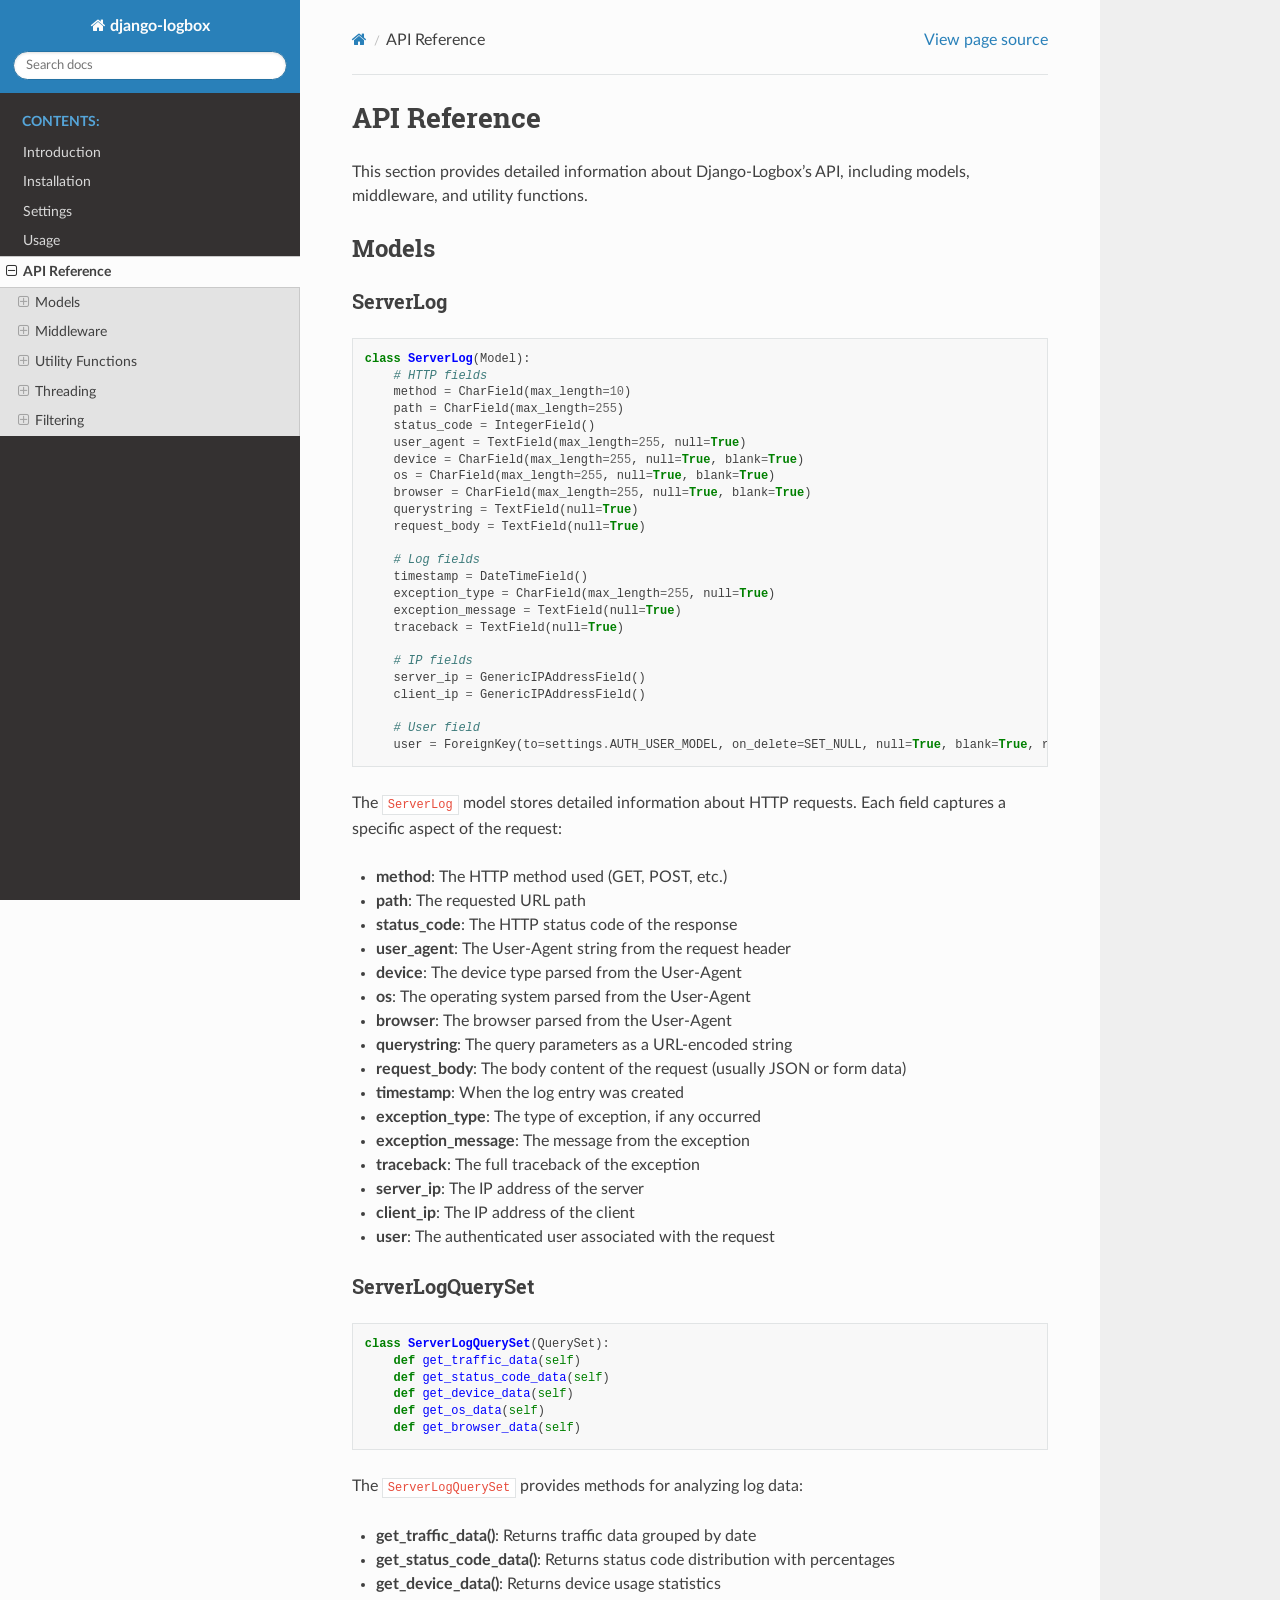
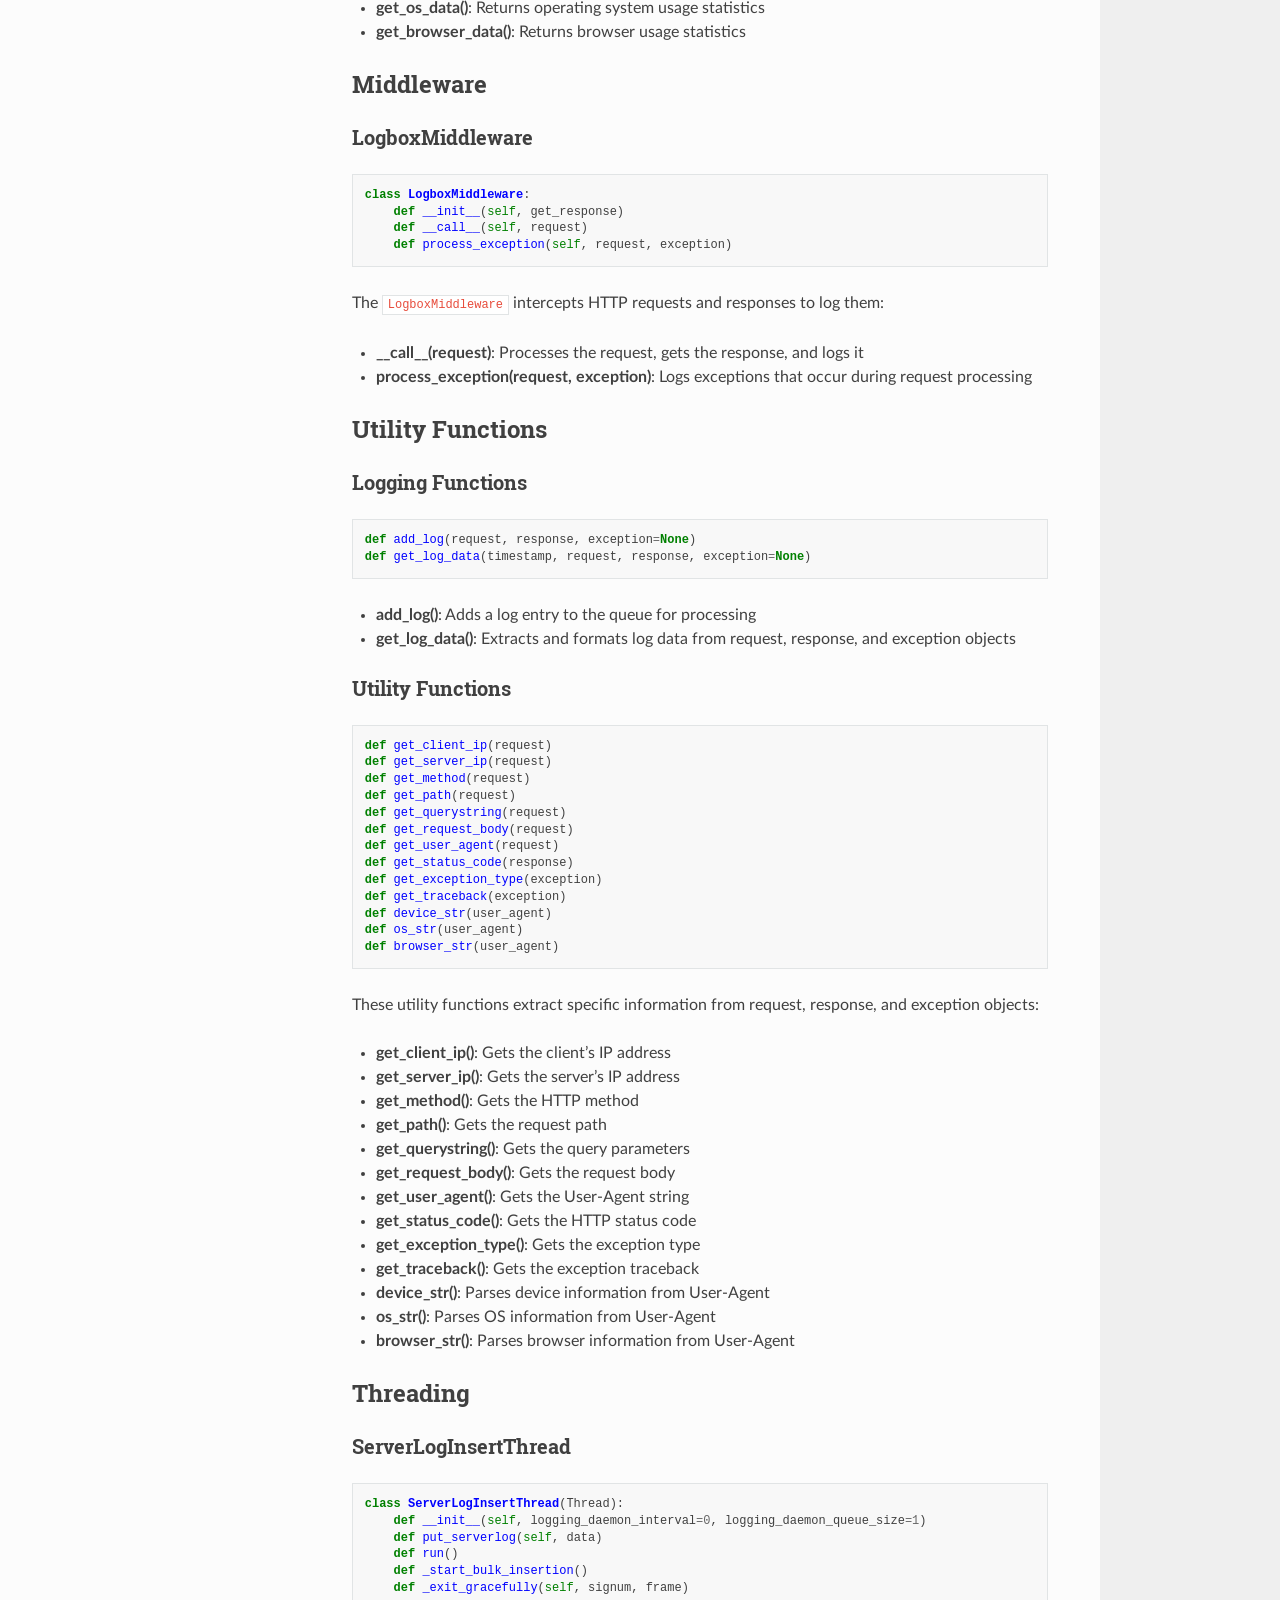
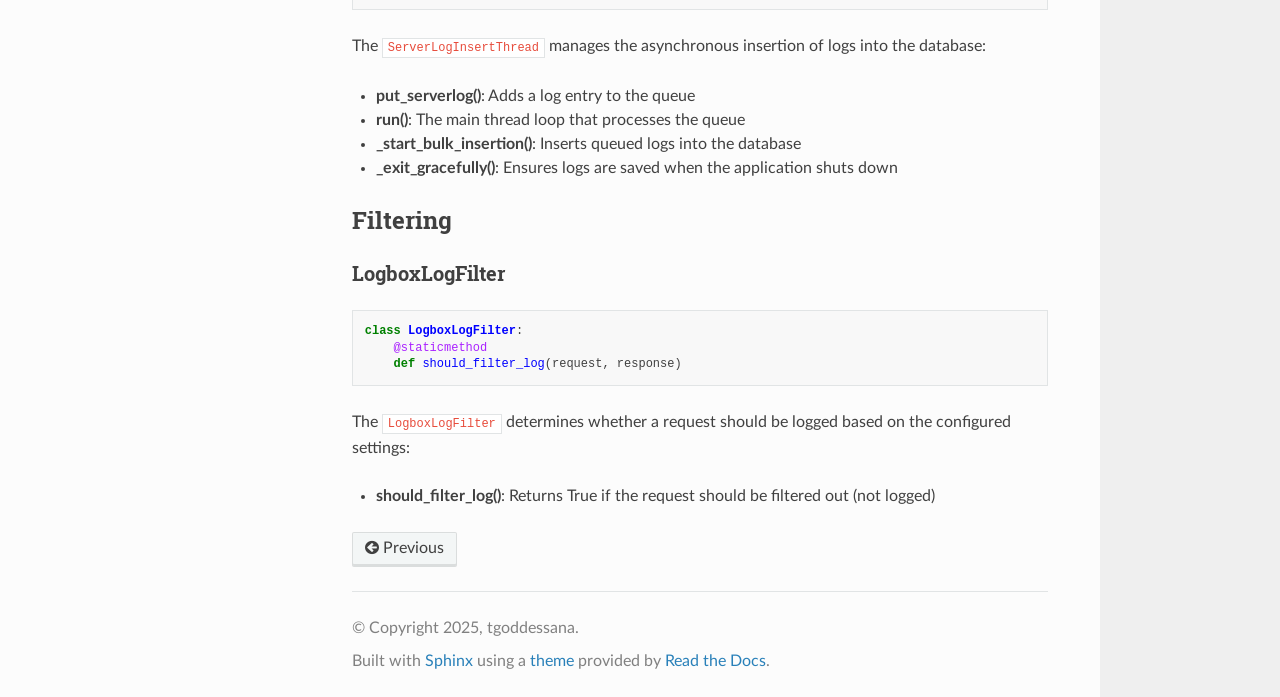
==== api.html @ 3a4da464 "deploy: 907cb3f7adabc256ce8f268202ff58eb48611abb" ====
<!DOCTYPE html>
<html class="writer-html5" lang="en">
<head>
  <meta charset="utf-8" /><meta name="viewport" content="width=device-width, initial-scale=1" />

  <meta name="viewport" content="width=device-width, initial-scale=1.0" />
  <title>API Reference &mdash; django-logbox  documentation</title>
      <link rel="stylesheet" type="text/css" href="_static/pygments.css?v=b86133f3" />
      <link rel="stylesheet" type="text/css" href="_static/css/theme.css?v=e59714d7" />

  
      <script src="_static/jquery.js?v=5d32c60e"></script>
      <script src="_static/_sphinx_javascript_frameworks_compat.js?v=2cd50e6c"></script>
      <script data-url_root="./" id="documentation_options" src="_static/documentation_options.js?v=b3ba4146"></script>
      <script src="_static/doctools.js?v=888ff710"></script>
      <script src="_static/sphinx_highlight.js?v=4825356b"></script>
    <script src="_static/js/theme.js"></script>
    <link rel="index" title="Index" href="genindex.html" />
    <link rel="search" title="Search" href="search.html" />
    <link rel="prev" title="Usage" href="usage.html" /> 
</head>

<body class="wy-body-for-nav"> 
  <div class="wy-grid-for-nav">
    <nav data-toggle="wy-nav-shift" class="wy-nav-side">
      <div class="wy-side-scroll">
        <div class="wy-side-nav-search" >

          
          
          <a href="index.html" class="icon icon-home">
            django-logbox
          </a>
<div role="search">
  <form id="rtd-search-form" class="wy-form" action="search.html" method="get">
    <input type="text" name="q" placeholder="Search docs" aria-label="Search docs" />
    <input type="hidden" name="check_keywords" value="yes" />
    <input type="hidden" name="area" value="default" />
  </form>
</div>
        </div><div class="wy-menu wy-menu-vertical" data-spy="affix" role="navigation" aria-label="Navigation menu">
              <p class="caption" role="heading"><span class="caption-text">Contents:</span></p>
<ul class="current">
<li class="toctree-l1"><a class="reference internal" href="introduction.html">Introduction</a></li>
<li class="toctree-l1"><a class="reference internal" href="installation.html">Installation</a></li>
<li class="toctree-l1"><a class="reference internal" href="settings.html">Settings</a></li>
<li class="toctree-l1"><a class="reference internal" href="usage.html">Usage</a></li>
<li class="toctree-l1 current"><a class="current reference internal" href="#">API Reference</a><ul>
<li class="toctree-l2"><a class="reference internal" href="#models">Models</a><ul>
<li class="toctree-l3"><a class="reference internal" href="#serverlog">ServerLog</a></li>
<li class="toctree-l3"><a class="reference internal" href="#serverlogqueryset">ServerLogQuerySet</a></li>
</ul>
</li>
<li class="toctree-l2"><a class="reference internal" href="#middleware">Middleware</a><ul>
<li class="toctree-l3"><a class="reference internal" href="#logboxmiddleware">LogboxMiddleware</a></li>
</ul>
</li>
<li class="toctree-l2"><a class="reference internal" href="#utility-functions">Utility Functions</a><ul>
<li class="toctree-l3"><a class="reference internal" href="#logging-functions">Logging Functions</a></li>
<li class="toctree-l3"><a class="reference internal" href="#id1">Utility Functions</a></li>
</ul>
</li>
<li class="toctree-l2"><a class="reference internal" href="#threading">Threading</a><ul>
<li class="toctree-l3"><a class="reference internal" href="#serverloginsertthread">ServerLogInsertThread</a></li>
</ul>
</li>
<li class="toctree-l2"><a class="reference internal" href="#filtering">Filtering</a><ul>
<li class="toctree-l3"><a class="reference internal" href="#logboxlogfilter">LogboxLogFilter</a></li>
</ul>
</li>
</ul>
</li>
</ul>

        </div>
      </div>
    </nav>

    <section data-toggle="wy-nav-shift" class="wy-nav-content-wrap"><nav class="wy-nav-top" aria-label="Mobile navigation menu" >
          <i data-toggle="wy-nav-top" class="fa fa-bars"></i>
          <a href="index.html">django-logbox</a>
      </nav>

      <div class="wy-nav-content">
        <div class="rst-content">
          <div role="navigation" aria-label="Page navigation">
  <ul class="wy-breadcrumbs">
      <li><a href="index.html" class="icon icon-home" aria-label="Home"></a></li>
      <li class="breadcrumb-item active">API Reference</li>
      <li class="wy-breadcrumbs-aside">
            <a href="_sources/api.rst.txt" rel="nofollow"> View page source</a>
      </li>
  </ul>
  <hr/>
</div>
          <div role="main" class="document" itemscope="itemscope" itemtype="http://schema.org/Article">
           <div itemprop="articleBody">
             
  <section id="api-reference">
<h1>API Reference<a class="headerlink" href="#api-reference" title="Permalink to this heading"></a></h1>
<p>This section provides detailed information about Django-Logbox’s API, including models, middleware, and utility functions.</p>
<section id="models">
<h2>Models<a class="headerlink" href="#models" title="Permalink to this heading"></a></h2>
<section id="serverlog">
<h3>ServerLog<a class="headerlink" href="#serverlog" title="Permalink to this heading"></a></h3>
<div class="highlight-python notranslate"><div class="highlight"><pre><span></span><span class="k">class</span><span class="w"> </span><span class="nc">ServerLog</span><span class="p">(</span><span class="n">Model</span><span class="p">):</span>
    <span class="c1"># HTTP fields</span>
    <span class="n">method</span> <span class="o">=</span> <span class="n">CharField</span><span class="p">(</span><span class="n">max_length</span><span class="o">=</span><span class="mi">10</span><span class="p">)</span>
    <span class="n">path</span> <span class="o">=</span> <span class="n">CharField</span><span class="p">(</span><span class="n">max_length</span><span class="o">=</span><span class="mi">255</span><span class="p">)</span>
    <span class="n">status_code</span> <span class="o">=</span> <span class="n">IntegerField</span><span class="p">()</span>
    <span class="n">user_agent</span> <span class="o">=</span> <span class="n">TextField</span><span class="p">(</span><span class="n">max_length</span><span class="o">=</span><span class="mi">255</span><span class="p">,</span> <span class="n">null</span><span class="o">=</span><span class="kc">True</span><span class="p">)</span>
    <span class="n">device</span> <span class="o">=</span> <span class="n">CharField</span><span class="p">(</span><span class="n">max_length</span><span class="o">=</span><span class="mi">255</span><span class="p">,</span> <span class="n">null</span><span class="o">=</span><span class="kc">True</span><span class="p">,</span> <span class="n">blank</span><span class="o">=</span><span class="kc">True</span><span class="p">)</span>
    <span class="n">os</span> <span class="o">=</span> <span class="n">CharField</span><span class="p">(</span><span class="n">max_length</span><span class="o">=</span><span class="mi">255</span><span class="p">,</span> <span class="n">null</span><span class="o">=</span><span class="kc">True</span><span class="p">,</span> <span class="n">blank</span><span class="o">=</span><span class="kc">True</span><span class="p">)</span>
    <span class="n">browser</span> <span class="o">=</span> <span class="n">CharField</span><span class="p">(</span><span class="n">max_length</span><span class="o">=</span><span class="mi">255</span><span class="p">,</span> <span class="n">null</span><span class="o">=</span><span class="kc">True</span><span class="p">,</span> <span class="n">blank</span><span class="o">=</span><span class="kc">True</span><span class="p">)</span>
    <span class="n">querystring</span> <span class="o">=</span> <span class="n">TextField</span><span class="p">(</span><span class="n">null</span><span class="o">=</span><span class="kc">True</span><span class="p">)</span>
    <span class="n">request_body</span> <span class="o">=</span> <span class="n">TextField</span><span class="p">(</span><span class="n">null</span><span class="o">=</span><span class="kc">True</span><span class="p">)</span>

    <span class="c1"># Log fields</span>
    <span class="n">timestamp</span> <span class="o">=</span> <span class="n">DateTimeField</span><span class="p">()</span>
    <span class="n">exception_type</span> <span class="o">=</span> <span class="n">CharField</span><span class="p">(</span><span class="n">max_length</span><span class="o">=</span><span class="mi">255</span><span class="p">,</span> <span class="n">null</span><span class="o">=</span><span class="kc">True</span><span class="p">)</span>
    <span class="n">exception_message</span> <span class="o">=</span> <span class="n">TextField</span><span class="p">(</span><span class="n">null</span><span class="o">=</span><span class="kc">True</span><span class="p">)</span>
    <span class="n">traceback</span> <span class="o">=</span> <span class="n">TextField</span><span class="p">(</span><span class="n">null</span><span class="o">=</span><span class="kc">True</span><span class="p">)</span>

    <span class="c1"># IP fields</span>
    <span class="n">server_ip</span> <span class="o">=</span> <span class="n">GenericIPAddressField</span><span class="p">()</span>
    <span class="n">client_ip</span> <span class="o">=</span> <span class="n">GenericIPAddressField</span><span class="p">()</span>

    <span class="c1"># User field</span>
    <span class="n">user</span> <span class="o">=</span> <span class="n">ForeignKey</span><span class="p">(</span><span class="n">to</span><span class="o">=</span><span class="n">settings</span><span class="o">.</span><span class="n">AUTH_USER_MODEL</span><span class="p">,</span> <span class="n">on_delete</span><span class="o">=</span><span class="n">SET_NULL</span><span class="p">,</span> <span class="n">null</span><span class="o">=</span><span class="kc">True</span><span class="p">,</span> <span class="n">blank</span><span class="o">=</span><span class="kc">True</span><span class="p">,</span> <span class="n">related_name</span><span class="o">=</span><span class="s2">&quot;server_logs&quot;</span><span class="p">)</span>
</pre></div>
</div>
<p>The <code class="docutils literal notranslate"><span class="pre">ServerLog</span></code> model stores detailed information about HTTP requests. Each field captures a specific aspect of the request:</p>
<ul class="simple">
<li><p><strong>method</strong>: The HTTP method used (GET, POST, etc.)</p></li>
<li><p><strong>path</strong>: The requested URL path</p></li>
<li><p><strong>status_code</strong>: The HTTP status code of the response</p></li>
<li><p><strong>user_agent</strong>: The User-Agent string from the request header</p></li>
<li><p><strong>device</strong>: The device type parsed from the User-Agent</p></li>
<li><p><strong>os</strong>: The operating system parsed from the User-Agent</p></li>
<li><p><strong>browser</strong>: The browser parsed from the User-Agent</p></li>
<li><p><strong>querystring</strong>: The query parameters as a URL-encoded string</p></li>
<li><p><strong>request_body</strong>: The body content of the request (usually JSON or form data)</p></li>
<li><p><strong>timestamp</strong>: When the log entry was created</p></li>
<li><p><strong>exception_type</strong>: The type of exception, if any occurred</p></li>
<li><p><strong>exception_message</strong>: The message from the exception</p></li>
<li><p><strong>traceback</strong>: The full traceback of the exception</p></li>
<li><p><strong>server_ip</strong>: The IP address of the server</p></li>
<li><p><strong>client_ip</strong>: The IP address of the client</p></li>
<li><p><strong>user</strong>: The authenticated user associated with the request</p></li>
</ul>
</section>
<section id="serverlogqueryset">
<h3>ServerLogQuerySet<a class="headerlink" href="#serverlogqueryset" title="Permalink to this heading"></a></h3>
<div class="highlight-python notranslate"><div class="highlight"><pre><span></span><span class="k">class</span><span class="w"> </span><span class="nc">ServerLogQuerySet</span><span class="p">(</span><span class="n">QuerySet</span><span class="p">):</span>
    <span class="k">def</span><span class="w"> </span><span class="nf">get_traffic_data</span><span class="p">(</span><span class="bp">self</span><span class="p">)</span>
    <span class="k">def</span><span class="w"> </span><span class="nf">get_status_code_data</span><span class="p">(</span><span class="bp">self</span><span class="p">)</span>
    <span class="k">def</span><span class="w"> </span><span class="nf">get_device_data</span><span class="p">(</span><span class="bp">self</span><span class="p">)</span>
    <span class="k">def</span><span class="w"> </span><span class="nf">get_os_data</span><span class="p">(</span><span class="bp">self</span><span class="p">)</span>
    <span class="k">def</span><span class="w"> </span><span class="nf">get_browser_data</span><span class="p">(</span><span class="bp">self</span><span class="p">)</span>
</pre></div>
</div>
<p>The <code class="docutils literal notranslate"><span class="pre">ServerLogQuerySet</span></code> provides methods for analyzing log data:</p>
<ul class="simple">
<li><p><strong>get_traffic_data()</strong>: Returns traffic data grouped by date</p></li>
<li><p><strong>get_status_code_data()</strong>: Returns status code distribution with percentages</p></li>
<li><p><strong>get_device_data()</strong>: Returns device usage statistics</p></li>
<li><p><strong>get_os_data()</strong>: Returns operating system usage statistics</p></li>
<li><p><strong>get_browser_data()</strong>: Returns browser usage statistics</p></li>
</ul>
</section>
</section>
<section id="middleware">
<h2>Middleware<a class="headerlink" href="#middleware" title="Permalink to this heading"></a></h2>
<section id="logboxmiddleware">
<h3>LogboxMiddleware<a class="headerlink" href="#logboxmiddleware" title="Permalink to this heading"></a></h3>
<div class="highlight-python notranslate"><div class="highlight"><pre><span></span><span class="k">class</span><span class="w"> </span><span class="nc">LogboxMiddleware</span><span class="p">:</span>
    <span class="k">def</span><span class="w"> </span><span class="fm">__init__</span><span class="p">(</span><span class="bp">self</span><span class="p">,</span> <span class="n">get_response</span><span class="p">)</span>
    <span class="k">def</span><span class="w"> </span><span class="fm">__call__</span><span class="p">(</span><span class="bp">self</span><span class="p">,</span> <span class="n">request</span><span class="p">)</span>
    <span class="k">def</span><span class="w"> </span><span class="nf">process_exception</span><span class="p">(</span><span class="bp">self</span><span class="p">,</span> <span class="n">request</span><span class="p">,</span> <span class="n">exception</span><span class="p">)</span>
</pre></div>
</div>
<p>The <code class="docutils literal notranslate"><span class="pre">LogboxMiddleware</span></code> intercepts HTTP requests and responses to log them:</p>
<ul class="simple">
<li><p><strong>__call__(request)</strong>: Processes the request, gets the response, and logs it</p></li>
<li><p><strong>process_exception(request, exception)</strong>: Logs exceptions that occur during request processing</p></li>
</ul>
</section>
</section>
<section id="utility-functions">
<h2>Utility Functions<a class="headerlink" href="#utility-functions" title="Permalink to this heading"></a></h2>
<section id="logging-functions">
<h3>Logging Functions<a class="headerlink" href="#logging-functions" title="Permalink to this heading"></a></h3>
<div class="highlight-python notranslate"><div class="highlight"><pre><span></span><span class="k">def</span><span class="w"> </span><span class="nf">add_log</span><span class="p">(</span><span class="n">request</span><span class="p">,</span> <span class="n">response</span><span class="p">,</span> <span class="n">exception</span><span class="o">=</span><span class="kc">None</span><span class="p">)</span>
<span class="k">def</span><span class="w"> </span><span class="nf">get_log_data</span><span class="p">(</span><span class="n">timestamp</span><span class="p">,</span> <span class="n">request</span><span class="p">,</span> <span class="n">response</span><span class="p">,</span> <span class="n">exception</span><span class="o">=</span><span class="kc">None</span><span class="p">)</span>
</pre></div>
</div>
<ul class="simple">
<li><p><strong>add_log()</strong>: Adds a log entry to the queue for processing</p></li>
<li><p><strong>get_log_data()</strong>: Extracts and formats log data from request, response, and exception objects</p></li>
</ul>
</section>
<section id="id1">
<h3>Utility Functions<a class="headerlink" href="#id1" title="Permalink to this heading"></a></h3>
<div class="highlight-python notranslate"><div class="highlight"><pre><span></span><span class="k">def</span><span class="w"> </span><span class="nf">get_client_ip</span><span class="p">(</span><span class="n">request</span><span class="p">)</span>
<span class="k">def</span><span class="w"> </span><span class="nf">get_server_ip</span><span class="p">(</span><span class="n">request</span><span class="p">)</span>
<span class="k">def</span><span class="w"> </span><span class="nf">get_method</span><span class="p">(</span><span class="n">request</span><span class="p">)</span>
<span class="k">def</span><span class="w"> </span><span class="nf">get_path</span><span class="p">(</span><span class="n">request</span><span class="p">)</span>
<span class="k">def</span><span class="w"> </span><span class="nf">get_querystring</span><span class="p">(</span><span class="n">request</span><span class="p">)</span>
<span class="k">def</span><span class="w"> </span><span class="nf">get_request_body</span><span class="p">(</span><span class="n">request</span><span class="p">)</span>
<span class="k">def</span><span class="w"> </span><span class="nf">get_user_agent</span><span class="p">(</span><span class="n">request</span><span class="p">)</span>
<span class="k">def</span><span class="w"> </span><span class="nf">get_status_code</span><span class="p">(</span><span class="n">response</span><span class="p">)</span>
<span class="k">def</span><span class="w"> </span><span class="nf">get_exception_type</span><span class="p">(</span><span class="n">exception</span><span class="p">)</span>
<span class="k">def</span><span class="w"> </span><span class="nf">get_traceback</span><span class="p">(</span><span class="n">exception</span><span class="p">)</span>
<span class="k">def</span><span class="w"> </span><span class="nf">device_str</span><span class="p">(</span><span class="n">user_agent</span><span class="p">)</span>
<span class="k">def</span><span class="w"> </span><span class="nf">os_str</span><span class="p">(</span><span class="n">user_agent</span><span class="p">)</span>
<span class="k">def</span><span class="w"> </span><span class="nf">browser_str</span><span class="p">(</span><span class="n">user_agent</span><span class="p">)</span>
</pre></div>
</div>
<p>These utility functions extract specific information from request, response, and exception objects:</p>
<ul class="simple">
<li><p><strong>get_client_ip()</strong>: Gets the client’s IP address</p></li>
<li><p><strong>get_server_ip()</strong>: Gets the server’s IP address</p></li>
<li><p><strong>get_method()</strong>: Gets the HTTP method</p></li>
<li><p><strong>get_path()</strong>: Gets the request path</p></li>
<li><p><strong>get_querystring()</strong>: Gets the query parameters</p></li>
<li><p><strong>get_request_body()</strong>: Gets the request body</p></li>
<li><p><strong>get_user_agent()</strong>: Gets the User-Agent string</p></li>
<li><p><strong>get_status_code()</strong>: Gets the HTTP status code</p></li>
<li><p><strong>get_exception_type()</strong>: Gets the exception type</p></li>
<li><p><strong>get_traceback()</strong>: Gets the exception traceback</p></li>
<li><p><strong>device_str()</strong>: Parses device information from User-Agent</p></li>
<li><p><strong>os_str()</strong>: Parses OS information from User-Agent</p></li>
<li><p><strong>browser_str()</strong>: Parses browser information from User-Agent</p></li>
</ul>
</section>
</section>
<section id="threading">
<h2>Threading<a class="headerlink" href="#threading" title="Permalink to this heading"></a></h2>
<section id="serverloginsertthread">
<h3>ServerLogInsertThread<a class="headerlink" href="#serverloginsertthread" title="Permalink to this heading"></a></h3>
<div class="highlight-python notranslate"><div class="highlight"><pre><span></span><span class="k">class</span><span class="w"> </span><span class="nc">ServerLogInsertThread</span><span class="p">(</span><span class="n">Thread</span><span class="p">):</span>
    <span class="k">def</span><span class="w"> </span><span class="fm">__init__</span><span class="p">(</span><span class="bp">self</span><span class="p">,</span> <span class="n">logging_daemon_interval</span><span class="o">=</span><span class="mi">0</span><span class="p">,</span> <span class="n">logging_daemon_queue_size</span><span class="o">=</span><span class="mi">1</span><span class="p">)</span>
    <span class="k">def</span><span class="w"> </span><span class="nf">put_serverlog</span><span class="p">(</span><span class="bp">self</span><span class="p">,</span> <span class="n">data</span><span class="p">)</span>
    <span class="k">def</span><span class="w"> </span><span class="nf">run</span><span class="p">()</span>
    <span class="k">def</span><span class="w"> </span><span class="nf">_start_bulk_insertion</span><span class="p">()</span>
    <span class="k">def</span><span class="w"> </span><span class="nf">_exit_gracefully</span><span class="p">(</span><span class="bp">self</span><span class="p">,</span> <span class="n">signum</span><span class="p">,</span> <span class="n">frame</span><span class="p">)</span>
</pre></div>
</div>
<p>The <code class="docutils literal notranslate"><span class="pre">ServerLogInsertThread</span></code> manages the asynchronous insertion of logs into the database:</p>
<ul class="simple">
<li><p><strong>put_serverlog()</strong>: Adds a log entry to the queue</p></li>
<li><p><strong>run()</strong>: The main thread loop that processes the queue</p></li>
<li><p><strong>_start_bulk_insertion()</strong>: Inserts queued logs into the database</p></li>
<li><p><strong>_exit_gracefully()</strong>: Ensures logs are saved when the application shuts down</p></li>
</ul>
</section>
</section>
<section id="filtering">
<h2>Filtering<a class="headerlink" href="#filtering" title="Permalink to this heading"></a></h2>
<section id="logboxlogfilter">
<h3>LogboxLogFilter<a class="headerlink" href="#logboxlogfilter" title="Permalink to this heading"></a></h3>
<div class="highlight-python notranslate"><div class="highlight"><pre><span></span><span class="k">class</span><span class="w"> </span><span class="nc">LogboxLogFilter</span><span class="p">:</span>
    <span class="nd">@staticmethod</span>
    <span class="k">def</span><span class="w"> </span><span class="nf">should_filter_log</span><span class="p">(</span><span class="n">request</span><span class="p">,</span> <span class="n">response</span><span class="p">)</span>
</pre></div>
</div>
<p>The <code class="docutils literal notranslate"><span class="pre">LogboxLogFilter</span></code> determines whether a request should be logged based on the configured settings:</p>
<ul class="simple">
<li><p><strong>should_filter_log()</strong>: Returns True if the request should be filtered out (not logged)</p></li>
</ul>
</section>
</section>
</section>


           </div>
          </div>
          <footer><div class="rst-footer-buttons" role="navigation" aria-label="Footer">
        <a href="usage.html" class="btn btn-neutral float-left" title="Usage" accesskey="p" rel="prev"><span class="fa fa-arrow-circle-left" aria-hidden="true"></span> Previous</a>
    </div>

  <hr/>

  <div role="contentinfo">
    <p>&#169; Copyright 2025, tgoddessana.</p>
  </div>

  Built with <a href="https://www.sphinx-doc.org/">Sphinx</a> using a
    <a href="https://github.com/readthedocs/sphinx_rtd_theme">theme</a>
    provided by <a href="https://readthedocs.org">Read the Docs</a>.
   

</footer>
        </div>
      </div>
    </section>
  </div>
  <script>
      jQuery(function () {
          SphinxRtdTheme.Navigation.enable(true);
      });
  </script> 

</body>
</html>
---- _static/pygments.css ----
pre { line-height: 125%; }
td.linenos .normal { color: inherit; background-color: transparent; padding-left: 5px; padding-right: 5px; }
span.linenos { color: inherit; background-color: transparent; padding-left: 5px; padding-right: 5px; }
td.linenos .special { color: #000000; background-color: #ffffc0; padding-left: 5px; padding-right: 5px; }
span.linenos.special { color: #000000; background-color: #ffffc0; padding-left: 5px; padding-right: 5px; }
.highlight .hll { background-color: #ffffcc }
.highlight { background: #f8f8f8; }
.highlight .c { color: #3D7B7B; font-style: italic } /* Comment */
.highlight .err { border: 1px solid #F00 } /* Error */
.highlight .k { color: #008000; font-weight: bold } /* Keyword */
.highlight .o { color: #666 } /* Operator */
.highlight .ch { color: #3D7B7B; font-style: italic } /* Comment.Hashbang */
.highlight .cm { color: #3D7B7B; font-style: italic } /* Comment.Multiline */
.highlight .cp { color: #9C6500 } /* Comment.Preproc */
.highlight .cpf { color: #3D7B7B; font-style: italic } /* Comment.PreprocFile */
.highlight .c1 { color: #3D7B7B; font-style: italic } /* Comment.Single */
.highlight .cs { color: #3D7B7B; font-style: italic } /* Comment.Special */
.highlight .gd { color: #A00000 } /* Generic.Deleted */
.highlight .ge { font-style: italic } /* Generic.Emph */
.highlight .ges { font-weight: bold; font-style: italic } /* Generic.EmphStrong */
.highlight .gr { color: #E40000 } /* Generic.Error */
.highlight .gh { color: #000080; font-weight: bold } /* Generic.Heading */
.highlight .gi { color: #008400 } /* Generic.Inserted */
.highlight .go { color: #717171 } /* Generic.Output */
.highlight .gp { color: #000080; font-weight: bold } /* Generic.Prompt */
.highlight .gs { font-weight: bold } /* Generic.Strong */
.highlight .gu { color: #800080; font-weight: bold } /* Generic.Subheading */
.highlight .gt { color: #04D } /* Generic.Traceback */
.highlight .kc { color: #008000; font-weight: bold } /* Keyword.Constant */
.highlight .kd { color: #008000; font-weight: bold } /* Keyword.Declaration */
.highlight .kn { color: #008000; font-weight: bold } /* Keyword.Namespace */
.highlight .kp { color: #008000 } /* Keyword.Pseudo */
.highlight .kr { color: #008000; font-weight: bold } /* Keyword.Reserved */
.highlight .kt { color: #B00040 } /* Keyword.Type */
.highlight .m { color: #666 } /* Literal.Number */
.highlight .s { color: #BA2121 } /* Literal.String */
.highlight .na { color: #687822 } /* Name.Attribute */
.highlight .nb { color: #008000 } /* Name.Builtin */
.highlight .nc { color: #00F; font-weight: bold } /* Name.Class */
.highlight .no { color: #800 } /* Name.Constant */
.highlight .nd { color: #A2F } /* Name.Decorator */
.highlight .ni { color: #717171; font-weight: bold } /* Name.Entity */
.highlight .ne { color: #CB3F38; font-weight: bold } /* Name.Exception */
.highlight .nf { color: #00F } /* Name.Function */
.highlight .nl { color: #767600 } /* Name.Label */
.highlight .nn { color: #00F; font-weight: bold } /* Name.Namespace */
.highlight .nt { color: #008000; font-weight: bold } /* Name.Tag */
.highlight .nv { color: #19177C } /* Name.Variable */
.highlight .ow { color: #A2F; font-weight: bold } /* Operator.Word */
.highlight .w { color: #BBB } /* Text.Whitespace */
.highlight .mb { color: #666 } /* Literal.Number.Bin */
.highlight .mf { color: #666 } /* Literal.Number.Float */
.highlight .mh { color: #666 } /* Literal.Number.Hex */
.highlight .mi { color: #666 } /* Literal.Number.Integer */
.highlight .mo { color: #666 } /* Literal.Number.Oct */
.highlight .sa { color: #BA2121 } /* Literal.String.Affix */
.highlight .sb { color: #BA2121 } /* Literal.String.Backtick */
.highlight .sc { color: #BA2121 } /* Literal.String.Char */
.highlight .dl { color: #BA2121 } /* Literal.String.Delimiter */
.highlight .sd { color: #BA2121; font-style: italic } /* Literal.String.Doc */
.highlight .s2 { color: #BA2121 } /* Literal.String.Double */
.highlight .se { color: #AA5D1F; font-weight: bold } /* Literal.String.Escape */
.highlight .sh { color: #BA2121 } /* Literal.String.Heredoc */
.highlight .si { color: #A45A77; font-weight: bold } /* Literal.String.Interpol */
.highlight .sx { color: #008000 } /* Literal.String.Other */
.highlight .sr { color: #A45A77 } /* Literal.String.Regex */
.highlight .s1 { color: #BA2121 } /* Literal.String.Single */
.highlight .ss { color: #19177C } /* Literal.String.Symbol */
.highlight .bp { color: #008000 } /* Name.Builtin.Pseudo */
.highlight .fm { color: #00F } /* Name.Function.Magic */
.highlight .vc { color: #19177C } /* Name.Variable.Class */
.highlight .vg { color: #19177C } /* Name.Variable.Global */
.highlight .vi { color: #19177C } /* Name.Variable.Instance */
.highlight .vm { color: #19177C } /* Name.Variable.Magic */
.highlight .il { color: #666 } /* Literal.Number.Integer.Long */
---- _static/css/theme.css ----
html{box-sizing:border-box}*,:after,:before{box-sizing:inherit}article,aside,details,figcaption,figure,footer,header,hgroup,nav,section{display:block}audio,canvas,video{display:inline-block;*display:inline;*zoom:1}[hidden],audio:not([controls]){display:none}*{-webkit-box-sizing:border-box;-moz-box-sizing:border-box;box-sizing:border-box}html{font-size:100%;-webkit-text-size-adjust:100%;-ms-text-size-adjust:100%}body{margin:0}a:active,a:hover{outline:0}abbr[title]{border-bottom:1px dotted}b,strong{font-weight:700}blockquote{margin:0}dfn{font-style:italic}ins{background:#ff9;text-decoration:none}ins,mark{color:#000}mark{background:#ff0;font-style:italic;font-weight:700}.rst-content code,.rst-content tt,code,kbd,pre,samp{font-family:monospace,serif;_font-family:courier new,monospace;font-size:1em}pre{white-space:pre}q{quotes:none}q:after,q:before{content:"";content:none}small{font-size:85%}sub,sup{font-size:75%;line-height:0;position:relative;vertical-align:baseline}sup{top:-.5em}sub{bottom:-.25em}dl,ol,ul{margin:0;padding:0;list-style:none;list-style-image:none}li{list-style:none}dd{margin:0}img{border:0;-ms-interpolation-mode:bicubic;vertical-align:middle;max-width:100%}svg:not(:root){overflow:hidden}figure,form{margin:0}label{cursor:pointer}button,input,select,textarea{font-size:100%;margin:0;vertical-align:baseline;*vertical-align:middle}button,input{line-height:normal}button,input[type=button],input[type=reset],input[type=submit]{cursor:pointer;-webkit-appearance:button;*overflow:visible}button[disabled],input[disabled]{cursor:default}input[type=search]{-webkit-appearance:textfield;-moz-box-sizing:content-box;-webkit-box-sizing:content-box;box-sizing:content-box}textarea{resize:vertical}table{border-collapse:collapse;border-spacing:0}td{vertical-align:top}.chromeframe{margin:.2em 0;background:#ccc;color:#000;padding:.2em 0}.ir{display:block;border:0;text-indent:-999em;overflow:hidden;background-color:transparent;background-repeat:no-repeat;text-align:left;direction:ltr;*line-height:0}.ir br{display:none}.hidden{display:none!important;visibility:hidden}.visuallyhidden{border:0;clip:rect(0 0 0 0);height:1px;margin:-1px;overflow:hidden;padding:0;position:absolute;width:1px}.visuallyhidden.focusable:active,.visuallyhidden.focusable:focus{clip:auto;height:auto;margin:0;overflow:visible;position:static;width:auto}.invisible{visibility:hidden}.relative{position:relative}big,small{font-size:100%}@media print{body,html,section{background:none!important}*{box-shadow:none!important;text-shadow:none!important;filter:none!important;-ms-filter:none!important}a,a:visited{text-decoration:underline}.ir a:after,a[href^="#"]:after,a[href^="javascript:"]:after{content:""}blockquote,pre{page-break-inside:avoid}thead{display:table-header-group}img,tr{page-break-inside:avoid}img{max-width:100%!important}@page{margin:.5cm}.rst-content .toctree-wrapper>p.caption,h2,h3,p{orphans:3;widows:3}.rst-content .toctree-wrapper>p.caption,h2,h3{page-break-after:avoid}}.btn,.fa:before,.icon:before,.rst-content .admonition,.rst-content .admonition-title:before,.rst-content .admonition-todo,.rst-content .attention,.rst-content .caution,.rst-content .code-block-caption .headerlink:before,.rst-content .danger,.rst-content .eqno .headerlink:before,.rst-content .error,.rst-content .hint,.rst-content .important,.rst-content .note,.rst-content .seealso,.rst-content .tip,.rst-content .warning,.rst-content code.download span:first-child:before,.rst-content dl dt .headerlink:before,.rst-content h1 .headerlink:before,.rst-content h2 .headerlink:before,.rst-content h3 .headerlink:before,.rst-content h4 .headerlink:before,.rst-content h5 .headerlink:before,.rst-content h6 .headerlink:before,.rst-content p.caption .headerlink:before,.rst-content p .headerlink:before,.rst-content table>caption .headerlink:before,.rst-content tt.download span:first-child:before,.wy-alert,.wy-dropdown .caret:before,.wy-inline-validate.wy-inline-validate-danger .wy-input-context:before,.wy-inline-validate.wy-inline-validate-info .wy-input-context:before,.wy-inline-validate.wy-inline-validate-success .wy-input-context:before,.wy-inline-validate.wy-inline-validate-warning .wy-input-context:before,.wy-menu-vertical li.current>a button.toctree-expand:before,.wy-menu-vertical li.on a button.toctree-expand:before,.wy-menu-vertical li button.toctree-expand:before,input[type=color],input[type=date],input[type=datetime-local],input[type=datetime],input[type=email],input[type=month],input[type=number],input[type=password],input[type=search],input[type=tel],input[type=text],input[type=time],input[type=url],input[type=week],select,textarea{-webkit-font-smoothing:antialiased}.clearfix{*zoom:1}.clearfix:after,.clearfix:before{display:table;content:""}.clearfix:after{clear:both}/*!
 *  Font Awesome 4.7.0 by @davegandy - http://fontawesome.io - @fontawesome
 *  License - http://fontawesome.io/license (Font: SIL OFL 1.1, CSS: MIT License)
 */@font-face{font-family:FontAwesome;src:url(fonts/fontawesome-webfont.eot?674f50d287a8c48dc19ba404d20fe713);src:url(fonts/fontawesome-webfont.eot?674f50d287a8c48dc19ba404d20fe713?#iefix&v=4.7.0) format("embedded-opentype"),url(fonts/fontawesome-webfont.woff2?af7ae505a9eed503f8b8e6982036873e) format("woff2"),url(fonts/fontawesome-webfont.woff?fee66e712a8a08eef5805a46892932ad) format("woff"),url(fonts/fontawesome-webfont.ttf?b06871f281fee6b241d60582ae9369b9) format("truetype"),url(fonts/fontawesome-webfont.svg?912ec66d7572ff821749319396470bde#fontawesomeregular) format("svg");font-weight:400;font-style:normal}.fa,.icon,.rst-content .admonition-title,.rst-content .code-block-caption .headerlink,.rst-content .eqno .headerlink,.rst-content code.download span:first-child,.rst-content dl dt .headerlink,.rst-content h1 .headerlink,.rst-content h2 .headerlink,.rst-content h3 .headerlink,.rst-content h4 .headerlink,.rst-content h5 .headerlink,.rst-content h6 .headerlink,.rst-content p.caption .headerlink,.rst-content p .headerlink,.rst-content table>caption .headerlink,.rst-content tt.download span:first-child,.wy-menu-vertical li.current>a button.toctree-expand,.wy-menu-vertical li.on a button.toctree-expand,.wy-menu-vertical li button.toctree-expand{display:inline-block;font:normal normal normal 14px/1 FontAwesome;font-size:inherit;text-rendering:auto;-webkit-font-smoothing:antialiased;-moz-osx-font-smoothing:grayscale}.fa-lg{font-size:1.33333em;line-height:.75em;vertical-align:-15%}.fa-2x{font-size:2em}.fa-3x{font-size:3em}.fa-4x{font-size:4em}.fa-5x{font-size:5em}.fa-fw{width:1.28571em;text-align:center}.fa-ul{padding-left:0;margin-left:2.14286em;list-style-type:none}.fa-ul>li{position:relative}.fa-li{position:absolute;left:-2.14286em;width:2.14286em;top:.14286em;text-align:center}.fa-li.fa-lg{left:-1.85714em}.fa-border{padding:.2em .25em .15em;border:.08em solid #eee;border-radius:.1em}.fa-pull-left{float:left}.fa-pull-right{float:right}.fa-pull-left.icon,.fa.fa-pull-left,.rst-content .code-block-caption .fa-pull-left.headerlink,.rst-content .eqno .fa-pull-left.headerlink,.rst-content .fa-pull-left.admonition-title,.rst-content code.download span.fa-pull-left:first-child,.rst-content dl dt .fa-pull-left.headerlink,.rst-content h1 .fa-pull-left.headerlink,.rst-content h2 .fa-pull-left.headerlink,.rst-content h3 .fa-pull-left.headerlink,.rst-content h4 .fa-pull-left.headerlink,.rst-content h5 .fa-pull-left.headerlink,.rst-content h6 .fa-pull-left.headerlink,.rst-content p .fa-pull-left.headerlink,.rst-content table>caption .fa-pull-left.headerlink,.rst-content tt.download span.fa-pull-left:first-child,.wy-menu-vertical li.current>a button.fa-pull-left.toctree-expand,.wy-menu-vertical li.on a button.fa-pull-left.toctree-expand,.wy-menu-vertical li button.fa-pull-left.toctree-expand{margin-right:.3em}.fa-pull-right.icon,.fa.fa-pull-right,.rst-content .code-block-caption .fa-pull-right.headerlink,.rst-content .eqno .fa-pull-right.headerlink,.rst-content .fa-pull-right.admonition-title,.rst-content code.download span.fa-pull-right:first-child,.rst-content dl dt .fa-pull-right.headerlink,.rst-content h1 .fa-pull-right.headerlink,.rst-content h2 .fa-pull-right.headerlink,.rst-content h3 .fa-pull-right.headerlink,.rst-content h4 .fa-pull-right.headerlink,.rst-content h5 .fa-pull-right.headerlink,.rst-content h6 .fa-pull-right.headerlink,.rst-content p .fa-pull-right.headerlink,.rst-content table>caption .fa-pull-right.headerlink,.rst-content tt.download span.fa-pull-right:first-child,.wy-menu-vertical li.current>a button.fa-pull-right.toctree-expand,.wy-menu-vertical li.on a button.fa-pull-right.toctree-expand,.wy-menu-vertical li button.fa-pull-right.toctree-expand{margin-left:.3em}.pull-right{float:right}.pull-left{float:left}.fa.pull-left,.pull-left.icon,.rst-content .code-block-caption .pull-left.headerlink,.rst-content .eqno .pull-left.headerlink,.rst-content .pull-left.admonition-title,.rst-content code.download span.pull-left:first-child,.rst-content dl dt .pull-left.headerlink,.rst-content h1 .pull-left.headerlink,.rst-content h2 .pull-left.headerlink,.rst-content h3 .pull-left.headerlink,.rst-content h4 .pull-left.headerlink,.rst-content h5 .pull-left.headerlink,.rst-content h6 .pull-left.headerlink,.rst-content p .pull-left.headerlink,.rst-content table>caption .pull-left.headerlink,.rst-content tt.download span.pull-left:first-child,.wy-menu-vertical li.current>a button.pull-left.toctree-expand,.wy-menu-vertical li.on a button.pull-left.toctree-expand,.wy-menu-vertical li button.pull-left.toctree-expand{margin-right:.3em}.fa.pull-right,.pull-right.icon,.rst-content .code-block-caption .pull-right.headerlink,.rst-content .eqno .pull-right.headerlink,.rst-content .pull-right.admonition-title,.rst-content code.download span.pull-right:first-child,.rst-content dl dt .pull-right.headerlink,.rst-content h1 .pull-right.headerlink,.rst-content h2 .pull-right.headerlink,.rst-content h3 .pull-right.headerlink,.rst-content h4 .pull-right.headerlink,.rst-content h5 .pull-right.headerlink,.rst-content h6 .pull-right.headerlink,.rst-content p .pull-right.headerlink,.rst-content table>caption .pull-right.headerlink,.rst-content tt.download span.pull-right:first-child,.wy-menu-vertical li.current>a button.pull-right.toctree-expand,.wy-menu-vertical li.on a button.pull-right.toctree-expand,.wy-menu-vertical li button.pull-right.toctree-expand{margin-left:.3em}.fa-spin{-webkit-animation:fa-spin 2s linear infinite;animation:fa-spin 2s linear infinite}.fa-pulse{-webkit-animation:fa-spin 1s steps(8) infinite;animation:fa-spin 1s steps(8) infinite}@-webkit-keyframes fa-spin{0%{-webkit-transform:rotate(0deg);transform:rotate(0deg)}to{-webkit-transform:rotate(359deg);transform:rotate(359deg)}}@keyframes fa-spin{0%{-webkit-transform:rotate(0deg);transform:rotate(0deg)}to{-webkit-transform:rotate(359deg);transform:rotate(359deg)}}.fa-rotate-90{-ms-filter:"progid:DXImageTransform.Microsoft.BasicImage(rotation=1)";-webkit-transform:rotate(90deg);-ms-transform:rotate(90deg);transform:rotate(90deg)}.fa-rotate-180{-ms-filter:"progid:DXImageTransform.Microsoft.BasicImage(rotation=2)";-webkit-transform:rotate(180deg);-ms-transform:rotate(180deg);transform:rotate(180deg)}.fa-rotate-270{-ms-filter:"progid:DXImageTransform.Microsoft.BasicImage(rotation=3)";-webkit-transform:rotate(270deg);-ms-transform:rotate(270deg);transform:rotate(270deg)}.fa-flip-horizontal{-ms-filter:"progid:DXImageTransform.Microsoft.BasicImage(rotation=0, mirror=1)";-webkit-transform:scaleX(-1);-ms-transform:scaleX(-1);transform:scaleX(-1)}.fa-flip-vertical{-ms-filter:"progid:DXImageTransform.Microsoft.BasicImage(rotation=2, mirror=1)";-webkit-transform:scaleY(-1);-ms-transform:scaleY(-1);transform:scaleY(-1)}:root .fa-flip-horizontal,:root .fa-flip-vertical,:root .fa-rotate-90,:root .fa-rotate-180,:root .fa-rotate-270{filter:none}.fa-stack{position:relative;display:inline-block;width:2em;height:2em;line-height:2em;vertical-align:middle}.fa-stack-1x,.fa-stack-2x{position:absolute;left:0;width:100%;text-align:center}.fa-stack-1x{line-height:inherit}.fa-stack-2x{font-size:2em}.fa-inverse{color:#fff}.fa-glass:before{content:""}.fa-music:before{content:""}.fa-search:before,.icon-search:before{content:""}.fa-envelope-o:before{content:""}.fa-heart:before{content:""}.fa-star:before{content:""}.fa-star-o:before{content:""}.fa-user:before{content:""}.fa-film:before{content:""}.fa-th-large:before{content:""}.fa-th:before{content:""}.fa-th-list:before{content:""}.fa-check:before{content:""}.fa-close:before,.fa-remove:before,.fa-times:before{content:""}.fa-search-plus:before{content:""}.fa-search-minus:before{content:""}.fa-power-off:before{content:""}.fa-signal:before{content:""}.fa-cog:before,.fa-gear:before{content:""}.fa-trash-o:before{content:""}.fa-home:before,.icon-home:before{content:""}.fa-file-o:before{content:""}.fa-clock-o:before{content:""}.fa-road:before{content:""}.fa-download:before,.rst-content code.download span:first-child:before,.rst-content tt.download span:first-child:before{content:""}.fa-arrow-circle-o-down:before{content:""}.fa-arrow-circle-o-up:before{content:""}.fa-inbox:before{content:""}.fa-play-circle-o:before{content:""}.fa-repeat:before,.fa-rotate-right:before{content:""}.fa-refresh:before{content:""}.fa-list-alt:before{content:""}.fa-lock:before{content:""}.fa-flag:before{content:""}.fa-headphones:before{content:""}.fa-volume-off:before{content:""}.fa-volume-down:before{content:""}.fa-volume-up:before{content:""}.fa-qrcode:before{content:""}.fa-barcode:before{content:""}.fa-tag:before{content:""}.fa-tags:before{content:""}.fa-book:before,.icon-book:before{content:""}.fa-bookmark:before{content:""}.fa-print:before{content:""}.fa-camera:before{content:""}.fa-font:before{content:""}.fa-bold:before{content:""}.fa-italic:before{content:""}.fa-text-height:before{content:""}.fa-text-width:before{content:""}.fa-align-left:before{content:""}.fa-align-center:before{content:""}.fa-align-right:before{content:""}.fa-align-justify:before{content:""}.fa-list:before{content:""}.fa-dedent:before,.fa-outdent:before{content:""}.fa-indent:before{content:""}.fa-video-camera:before{content:""}.fa-image:before,.fa-photo:before,.fa-picture-o:before{content:""}.fa-pencil:before{content:""}.fa-map-marker:before{content:""}.fa-adjust:before{content:""}.fa-tint:before{content:""}.fa-edit:before,.fa-pencil-square-o:before{content:""}.fa-share-square-o:before{content:""}.fa-check-square-o:before{content:""}.fa-arrows:before{content:""}.fa-step-backward:before{content:""}.fa-fast-backward:before{content:""}.fa-backward:before{content:""}.fa-play:before{content:""}.fa-pause:before{content:""}.fa-stop:before{content:""}.fa-forward:before{content:""}.fa-fast-forward:before{content:""}.fa-step-forward:before{content:""}.fa-eject:before{content:""}.fa-chevron-left:before{content:""}.fa-chevron-right:before{content:""}.fa-plus-circle:before{content:""}.fa-minus-circle:before{content:""}.fa-times-circle:before,.wy-inline-validate.wy-inline-validate-danger .wy-input-context:before{content:""}.fa-check-circle:before,.wy-inline-validate.wy-inline-validate-success .wy-input-context:before{content:""}.fa-question-circle:before{content:""}.fa-info-circle:before{content:""}.fa-crosshairs:before{content:""}.fa-times-circle-o:before{content:""}.fa-check-circle-o:before{content:""}.fa-ban:before{content:""}.fa-arrow-left:before{content:""}.fa-arrow-right:before{content:""}.fa-arrow-up:before{content:""}.fa-arrow-down:before{content:""}.fa-mail-forward:before,.fa-share:before{content:""}.fa-expand:before{content:""}.fa-compress:before{content:""}.fa-plus:before{content:""}.fa-minus:before{content:""}.fa-asterisk:before{content:""}.fa-exclamation-circle:before,.rst-content .admonition-title:before,.wy-inline-validate.wy-inline-validate-info .wy-input-context:before,.wy-inline-validate.wy-inline-validate-warning .wy-input-context:before{content:""}.fa-gift:before{content:""}.fa-leaf:before{content:""}.fa-fire:before,.icon-fire:before{content:""}.fa-eye:before{content:""}.fa-eye-slash:before{content:""}.fa-exclamation-triangle:before,.fa-warning:before{content:""}.fa-plane:before{content:""}.fa-calendar:before{content:""}.fa-random:before{content:""}.fa-comment:before{content:""}.fa-magnet:before{content:""}.fa-chevron-up:before{content:""}.fa-chevron-down:before{content:""}.fa-retweet:before{content:""}.fa-shopping-cart:before{content:""}.fa-folder:before{content:""}.fa-folder-open:before{content:""}.fa-arrows-v:before{content:""}.fa-arrows-h:before{content:""}.fa-bar-chart-o:before,.fa-bar-chart:before{content:""}.fa-twitter-square:before{content:""}.fa-facebook-square:before{content:""}.fa-camera-retro:before{content:""}.fa-key:before{content:""}.fa-cogs:before,.fa-gears:before{content:""}.fa-comments:before{content:""}.fa-thumbs-o-up:before{content:""}.fa-thumbs-o-down:before{content:""}.fa-star-half:before{content:""}.fa-heart-o:before{content:""}.fa-sign-out:before{content:""}.fa-linkedin-square:before{content:""}.fa-thumb-tack:before{content:""}.fa-external-link:before{content:""}.fa-sign-in:before{content:""}.fa-trophy:before{content:""}.fa-github-square:before{content:""}.fa-upload:before{content:""}.fa-lemon-o:before{content:""}.fa-phone:before{content:""}.fa-square-o:before{content:""}.fa-bookmark-o:before{content:""}.fa-phone-square:before{content:""}.fa-twitter:before{content:""}.fa-facebook-f:before,.fa-facebook:before{content:""}.fa-github:before,.icon-github:before{content:""}.fa-unlock:before{content:""}.fa-credit-card:before{content:""}.fa-feed:before,.fa-rss:before{content:""}.fa-hdd-o:before{content:""}.fa-bullhorn:before{content:""}.fa-bell:before{content:""}.fa-certificate:before{content:""}.fa-hand-o-right:before{content:""}.fa-hand-o-left:before{content:""}.fa-hand-o-up:before{content:""}.fa-hand-o-down:before{content:""}.fa-arrow-circle-left:before,.icon-circle-arrow-left:before{content:""}.fa-arrow-circle-right:before,.icon-circle-arrow-right:before{content:""}.fa-arrow-circle-up:before{content:""}.fa-arrow-circle-down:before{content:""}.fa-globe:before{content:""}.fa-wrench:before{content:""}.fa-tasks:before{content:""}.fa-filter:before{content:""}.fa-briefcase:before{content:""}.fa-arrows-alt:before{content:""}.fa-group:before,.fa-users:before{content:""}.fa-chain:before,.fa-link:before,.icon-link:before{content:""}.fa-cloud:before{content:""}.fa-flask:before{content:""}.fa-cut:before,.fa-scissors:before{content:""}.fa-copy:before,.fa-files-o:before{content:""}.fa-paperclip:before{content:""}.fa-floppy-o:before,.fa-save:before{content:""}.fa-square:before{content:""}.fa-bars:before,.fa-navicon:before,.fa-reorder:before{content:""}.fa-list-ul:before{content:""}.fa-list-ol:before{content:""}.fa-strikethrough:before{content:""}.fa-underline:before{content:""}.fa-table:before{content:""}.fa-magic:before{content:""}.fa-truck:before{content:""}.fa-pinterest:before{content:""}.fa-pinterest-square:before{content:""}.fa-google-plus-square:before{content:""}.fa-google-plus:before{content:""}.fa-money:before{content:""}.fa-caret-down:before,.icon-caret-down:before,.wy-dropdown .caret:before{content:""}.fa-caret-up:before{content:""}.fa-caret-left:before{content:""}.fa-caret-right:before{content:""}.fa-columns:before{content:""}.fa-sort:before,.fa-unsorted:before{content:""}.fa-sort-desc:before,.fa-sort-down:before{content:""}.fa-sort-asc:before,.fa-sort-up:before{content:""}.fa-envelope:before{content:""}.fa-linkedin:before{content:""}.fa-rotate-left:before,.fa-undo:before{content:""}.fa-gavel:before,.fa-legal:before{content:""}.fa-dashboard:before,.fa-tachometer:before{content:""}.fa-comment-o:before{content:""}.fa-comments-o:before{content:""}.fa-bolt:before,.fa-flash:before{content:""}.fa-sitemap:before{content:""}.fa-umbrella:before{content:""}.fa-clipboard:before,.fa-paste:before{content:""}.fa-lightbulb-o:before{content:""}.fa-exchange:before{content:""}.fa-cloud-download:before{content:""}.fa-cloud-upload:before{content:""}.fa-user-md:before{content:""}.fa-stethoscope:before{content:""}.fa-suitcase:before{content:""}.fa-bell-o:before{content:""}.fa-coffee:before{content:""}.fa-cutlery:before{content:""}.fa-file-text-o:before{content:""}.fa-building-o:before{content:""}.fa-hospital-o:before{content:""}.fa-ambulance:before{content:""}.fa-medkit:before{content:""}.fa-fighter-jet:before{content:""}.fa-beer:before{content:""}.fa-h-square:before{content:""}.fa-plus-square:before{content:""}.fa-angle-double-left:before{content:""}.fa-angle-double-right:before{content:""}.fa-angle-double-up:before{content:""}.fa-angle-double-down:before{content:""}.fa-angle-left:before{content:""}.fa-angle-right:before{content:""}.fa-angle-up:before{content:""}.fa-angle-down:before{content:""}.fa-desktop:before{content:""}.fa-laptop:before{content:""}.fa-tablet:before{content:""}.fa-mobile-phone:before,.fa-mobile:before{content:""}.fa-circle-o:before{content:""}.fa-quote-left:before{content:""}.fa-quote-right:before{content:""}.fa-spinner:before{content:""}.fa-circle:before{content:""}.fa-mail-reply:before,.fa-reply:before{content:""}.fa-github-alt:before{content:""}.fa-folder-o:before{content:""}.fa-folder-open-o:before{content:""}.fa-smile-o:before{content:""}.fa-frown-o:before{content:""}.fa-meh-o:before{content:""}.fa-gamepad:before{content:""}.fa-keyboard-o:before{content:""}.fa-flag-o:before{content:""}.fa-flag-checkered:before{content:""}.fa-terminal:before{content:""}.fa-code:before{content:""}.fa-mail-reply-all:before,.fa-reply-all:before{content:""}.fa-star-half-empty:before,.fa-star-half-full:before,.fa-star-half-o:before{content:""}.fa-location-arrow:before{content:""}.fa-crop:before{content:""}.fa-code-fork:before{content:""}.fa-chain-broken:before,.fa-unlink:before{content:""}.fa-question:before{content:""}.fa-info:before{content:""}.fa-exclamation:before{content:""}.fa-superscript:before{content:""}.fa-subscript:before{content:""}.fa-eraser:before{content:""}.fa-puzzle-piece:before{content:""}.fa-microphone:before{content:""}.fa-microphone-slash:before{content:""}.fa-shield:before{content:""}.fa-calendar-o:before{content:""}.fa-fire-extinguisher:before{content:""}.fa-rocket:before{content:""}.fa-maxcdn:before{content:""}.fa-chevron-circle-left:before{content:""}.fa-chevron-circle-right:before{content:""}.fa-chevron-circle-up:before{content:""}.fa-chevron-circle-down:before{content:""}.fa-html5:before{content:""}.fa-css3:before{content:""}.fa-anchor:before{content:""}.fa-unlock-alt:before{content:""}.fa-bullseye:before{content:""}.fa-ellipsis-h:before{content:""}.fa-ellipsis-v:before{content:""}.fa-rss-square:before{content:""}.fa-play-circle:before{content:""}.fa-ticket:before{content:""}.fa-minus-square:before{content:""}.fa-minus-square-o:before,.wy-menu-vertical li.current>a button.toctree-expand:before,.wy-menu-vertical li.on a button.toctree-expand:before{content:""}.fa-level-up:before{content:""}.fa-level-down:before{content:""}.fa-check-square:before{content:""}.fa-pencil-square:before{content:""}.fa-external-link-square:before{content:""}.fa-share-square:before{content:""}.fa-compass:before{content:""}.fa-caret-square-o-down:before,.fa-toggle-down:before{content:""}.fa-caret-square-o-up:before,.fa-toggle-up:before{content:""}.fa-caret-square-o-right:before,.fa-toggle-right:before{content:""}.fa-eur:before,.fa-euro:before{content:""}.fa-gbp:before{content:""}.fa-dollar:before,.fa-usd:before{content:""}.fa-inr:before,.fa-rupee:before{content:""}.fa-cny:before,.fa-jpy:before,.fa-rmb:before,.fa-yen:before{content:""}.fa-rouble:before,.fa-rub:before,.fa-ruble:before{content:""}.fa-krw:before,.fa-won:before{content:""}.fa-bitcoin:before,.fa-btc:before{content:""}.fa-file:before{content:""}.fa-file-text:before{content:""}.fa-sort-alpha-asc:before{content:""}.fa-sort-alpha-desc:before{content:""}.fa-sort-amount-asc:before{content:""}.fa-sort-amount-desc:before{content:""}.fa-sort-numeric-asc:before{content:""}.fa-sort-numeric-desc:before{content:""}.fa-thumbs-up:before{content:""}.fa-thumbs-down:before{content:""}.fa-youtube-square:before{content:""}.fa-youtube:before{content:""}.fa-xing:before{content:""}.fa-xing-square:before{content:""}.fa-youtube-play:before{content:""}.fa-dropbox:before{content:""}.fa-stack-overflow:before{content:""}.fa-instagram:before{content:""}.fa-flickr:before{content:""}.fa-adn:before{content:""}.fa-bitbucket:before,.icon-bitbucket:before{content:""}.fa-bitbucket-square:before{content:""}.fa-tumblr:before{content:""}.fa-tumblr-square:before{content:""}.fa-long-arrow-down:before{content:""}.fa-long-arrow-up:before{content:""}.fa-long-arrow-left:before{content:""}.fa-long-arrow-right:before{content:""}.fa-apple:before{content:""}.fa-windows:before{content:""}.fa-android:before{content:""}.fa-linux:before{content:""}.fa-dribbble:before{content:""}.fa-skype:before{content:""}.fa-foursquare:before{content:""}.fa-trello:before{content:""}.fa-female:before{content:""}.fa-male:before{content:""}.fa-gittip:before,.fa-gratipay:before{content:""}.fa-sun-o:before{content:""}.fa-moon-o:before{content:""}.fa-archive:before{content:""}.fa-bug:before{content:""}.fa-vk:before{content:""}.fa-weibo:before{content:""}.fa-renren:before{content:""}.fa-pagelines:before{content:""}.fa-stack-exchange:before{content:""}.fa-arrow-circle-o-right:before{content:""}.fa-arrow-circle-o-left:before{content:""}.fa-caret-square-o-left:before,.fa-toggle-left:before{content:""}.fa-dot-circle-o:before{content:""}.fa-wheelchair:before{content:""}.fa-vimeo-square:before{content:""}.fa-try:before,.fa-turkish-lira:before{content:""}.fa-plus-square-o:before,.wy-menu-vertical li button.toctree-expand:before{content:""}.fa-space-shuttle:before{content:""}.fa-slack:before{content:""}.fa-envelope-square:before{content:""}.fa-wordpress:before{content:""}.fa-openid:before{content:""}.fa-bank:before,.fa-institution:before,.fa-university:before{content:""}.fa-graduation-cap:before,.fa-mortar-board:before{content:""}.fa-yahoo:before{content:""}.fa-google:before{content:""}.fa-reddit:before{content:""}.fa-reddit-square:before{content:""}.fa-stumbleupon-circle:before{content:""}.fa-stumbleupon:before{content:""}.fa-delicious:before{content:""}.fa-digg:before{content:""}.fa-pied-piper-pp:before{content:""}.fa-pied-piper-alt:before{content:""}.fa-drupal:before{content:""}.fa-joomla:before{content:""}.fa-language:before{content:""}.fa-fax:before{content:""}.fa-building:before{content:""}.fa-child:before{content:""}.fa-paw:before{content:""}.fa-spoon:before{content:""}.fa-cube:before{content:""}.fa-cubes:before{content:""}.fa-behance:before{content:""}.fa-behance-square:before{content:""}.fa-steam:before{content:""}.fa-steam-square:before{content:""}.fa-recycle:before{content:""}.fa-automobile:before,.fa-car:before{content:""}.fa-cab:before,.fa-taxi:before{content:""}.fa-tree:before{content:""}.fa-spotify:before{content:""}.fa-deviantart:before{content:""}.fa-soundcloud:before{content:""}.fa-database:before{content:""}.fa-file-pdf-o:before{content:""}.fa-file-word-o:before{content:""}.fa-file-excel-o:before{content:""}.fa-file-powerpoint-o:before{content:""}.fa-file-image-o:before,.fa-file-photo-o:before,.fa-file-picture-o:before{content:""}.fa-file-archive-o:before,.fa-file-zip-o:before{content:""}.fa-file-audio-o:before,.fa-file-sound-o:before{content:""}.fa-file-movie-o:before,.fa-file-video-o:before{content:""}.fa-file-code-o:before{content:""}.fa-vine:before{content:""}.fa-codepen:before{content:""}.fa-jsfiddle:before{content:""}.fa-life-bouy:before,.fa-life-buoy:before,.fa-life-ring:before,.fa-life-saver:before,.fa-support:before{content:""}.fa-circle-o-notch:before{content:""}.fa-ra:before,.fa-rebel:before,.fa-resistance:before{content:""}.fa-empire:before,.fa-ge:before{content:""}.fa-git-square:before{content:""}.fa-git:before{content:""}.fa-hacker-news:before,.fa-y-combinator-square:before,.fa-yc-square:before{content:""}.fa-tencent-weibo:before{content:""}.fa-qq:before{content:""}.fa-wechat:before,.fa-weixin:before{content:""}.fa-paper-plane:before,.fa-send:before{content:""}.fa-paper-plane-o:before,.fa-send-o:before{content:""}.fa-history:before{content:""}.fa-circle-thin:before{content:""}.fa-header:before{content:""}.fa-paragraph:before{content:""}.fa-sliders:before{content:""}.fa-share-alt:before{content:""}.fa-share-alt-square:before{content:""}.fa-bomb:before{content:""}.fa-futbol-o:before,.fa-soccer-ball-o:before{content:""}.fa-tty:before{content:""}.fa-binoculars:before{content:""}.fa-plug:before{content:""}.fa-slideshare:before{content:""}.fa-twitch:before{content:""}.fa-yelp:before{content:""}.fa-newspaper-o:before{content:""}.fa-wifi:before{content:""}.fa-calculator:before{content:""}.fa-paypal:before{content:""}.fa-google-wallet:before{content:""}.fa-cc-visa:before{content:""}.fa-cc-mastercard:before{content:""}.fa-cc-discover:before{content:""}.fa-cc-amex:before{content:""}.fa-cc-paypal:before{content:""}.fa-cc-stripe:before{content:""}.fa-bell-slash:before{content:""}.fa-bell-slash-o:before{content:""}.fa-trash:before{content:""}.fa-copyright:before{content:""}.fa-at:before{content:""}.fa-eyedropper:before{content:""}.fa-paint-brush:before{content:""}.fa-birthday-cake:before{content:""}.fa-area-chart:before{content:""}.fa-pie-chart:before{content:""}.fa-line-chart:before{content:""}.fa-lastfm:before{content:""}.fa-lastfm-square:before{content:""}.fa-toggle-off:before{content:""}.fa-toggle-on:before{content:""}.fa-bicycle:before{content:""}.fa-bus:before{content:""}.fa-ioxhost:before{content:""}.fa-angellist:before{content:""}.fa-cc:before{content:""}.fa-ils:before,.fa-shekel:before,.fa-sheqel:before{content:""}.fa-meanpath:before{content:""}.fa-buysellads:before{content:""}.fa-connectdevelop:before{content:""}.fa-dashcube:before{content:""}.fa-forumbee:before{content:""}.fa-leanpub:before{content:""}.fa-sellsy:before{content:""}.fa-shirtsinbulk:before{content:""}.fa-simplybuilt:before{content:""}.fa-skyatlas:before{content:""}.fa-cart-plus:before{content:""}.fa-cart-arrow-down:before{content:""}.fa-diamond:before{content:""}.fa-ship:before{content:""}.fa-user-secret:before{content:""}.fa-motorcycle:before{content:""}.fa-street-view:before{content:""}.fa-heartbeat:before{content:""}.fa-venus:before{content:""}.fa-mars:before{content:""}.fa-mercury:before{content:""}.fa-intersex:before,.fa-transgender:before{content:""}.fa-transgender-alt:before{content:""}.fa-venus-double:before{content:""}.fa-mars-double:before{content:""}.fa-venus-mars:before{content:""}.fa-mars-stroke:before{content:""}.fa-mars-stroke-v:before{content:""}.fa-mars-stroke-h:before{content:""}.fa-neuter:before{content:""}.fa-genderless:before{content:""}.fa-facebook-official:before{content:""}.fa-pinterest-p:before{content:""}.fa-whatsapp:before{content:""}.fa-server:before{content:""}.fa-user-plus:before{content:""}.fa-user-times:before{content:""}.fa-bed:before,.fa-hotel:before{content:""}.fa-viacoin:before{content:""}.fa-train:before{content:""}.fa-subway:before{content:""}.fa-medium:before{content:""}.fa-y-combinator:before,.fa-yc:before{content:""}.fa-optin-monster:before{content:""}.fa-opencart:before{content:""}.fa-expeditedssl:before{content:""}.fa-battery-4:before,.fa-battery-full:before,.fa-battery:before{content:""}.fa-battery-3:before,.fa-battery-three-quarters:before{content:""}.fa-battery-2:before,.fa-battery-half:before{content:""}.fa-battery-1:before,.fa-battery-quarter:before{content:""}.fa-battery-0:before,.fa-battery-empty:before{content:""}.fa-mouse-pointer:before{content:""}.fa-i-cursor:before{content:""}.fa-object-group:before{content:""}.fa-object-ungroup:before{content:""}.fa-sticky-note:before{content:""}.fa-sticky-note-o:before{content:""}.fa-cc-jcb:before{content:""}.fa-cc-diners-club:before{content:""}.fa-clone:before{content:""}.fa-balance-scale:before{content:""}.fa-hourglass-o:before{content:""}.fa-hourglass-1:before,.fa-hourglass-start:before{content:""}.fa-hourglass-2:before,.fa-hourglass-half:before{content:""}.fa-hourglass-3:before,.fa-hourglass-end:before{content:""}.fa-hourglass:before{content:""}.fa-hand-grab-o:before,.fa-hand-rock-o:before{content:""}.fa-hand-paper-o:before,.fa-hand-stop-o:before{content:""}.fa-hand-scissors-o:before{content:""}.fa-hand-lizard-o:before{content:""}.fa-hand-spock-o:before{content:""}.fa-hand-pointer-o:before{content:""}.fa-hand-peace-o:before{content:""}.fa-trademark:before{content:""}.fa-registered:before{content:""}.fa-creative-commons:before{content:""}.fa-gg:before{content:""}.fa-gg-circle:before{content:""}.fa-tripadvisor:before{content:""}.fa-odnoklassniki:before{content:""}.fa-odnoklassniki-square:before{content:""}.fa-get-pocket:before{content:""}.fa-wikipedia-w:before{content:""}.fa-safari:before{content:""}.fa-chrome:before{content:""}.fa-firefox:before{content:""}.fa-opera:before{content:""}.fa-internet-explorer:before{content:""}.fa-television:before,.fa-tv:before{content:""}.fa-contao:before{content:""}.fa-500px:before{content:""}.fa-amazon:before{content:""}.fa-calendar-plus-o:before{content:""}.fa-calendar-minus-o:before{content:""}.fa-calendar-times-o:before{content:""}.fa-calendar-check-o:before{content:""}.fa-industry:before{content:""}.fa-map-pin:before{content:""}.fa-map-signs:before{content:""}.fa-map-o:before{content:""}.fa-map:before{content:""}.fa-commenting:before{content:""}.fa-commenting-o:before{content:""}.fa-houzz:before{content:""}.fa-vimeo:before{content:""}.fa-black-tie:before{content:""}.fa-fonticons:before{content:""}.fa-reddit-alien:before{content:""}.fa-edge:before{content:""}.fa-credit-card-alt:before{content:""}.fa-codiepie:before{content:""}.fa-modx:before{content:""}.fa-fort-awesome:before{content:""}.fa-usb:before{content:""}.fa-product-hunt:before{content:""}.fa-mixcloud:before{content:""}.fa-scribd:before{content:""}.fa-pause-circle:before{content:""}.fa-pause-circle-o:before{content:""}.fa-stop-circle:before{content:""}.fa-stop-circle-o:before{content:""}.fa-shopping-bag:before{content:""}.fa-shopping-basket:before{content:""}.fa-hashtag:before{content:""}.fa-bluetooth:before{content:""}.fa-bluetooth-b:before{content:""}.fa-percent:before{content:""}.fa-gitlab:before,.icon-gitlab:before{content:""}.fa-wpbeginner:before{content:""}.fa-wpforms:before{content:""}.fa-envira:before{content:""}.fa-universal-access:before{content:""}.fa-wheelchair-alt:before{content:""}.fa-question-circle-o:before{content:""}.fa-blind:before{content:""}.fa-audio-description:before{content:""}.fa-volume-control-phone:before{content:""}.fa-braille:before{content:""}.fa-assistive-listening-systems:before{content:""}.fa-american-sign-language-interpreting:before,.fa-asl-interpreting:before{content:""}.fa-deaf:before,.fa-deafness:before,.fa-hard-of-hearing:before{content:""}.fa-glide:before{content:""}.fa-glide-g:before{content:""}.fa-sign-language:before,.fa-signing:before{content:""}.fa-low-vision:before{content:""}.fa-viadeo:before{content:""}.fa-viadeo-square:before{content:""}.fa-snapchat:before{content:""}.fa-snapchat-ghost:before{content:""}.fa-snapchat-square:before{content:""}.fa-pied-piper:before{content:""}.fa-first-order:before{content:""}.fa-yoast:before{content:""}.fa-themeisle:before{content:""}.fa-google-plus-circle:before,.fa-google-plus-official:before{content:""}.fa-fa:before,.fa-font-awesome:before{content:""}.fa-handshake-o:before{content:""}.fa-envelope-open:before{content:""}.fa-envelope-open-o:before{content:""}.fa-linode:before{content:""}.fa-address-book:before{content:""}.fa-address-book-o:before{content:""}.fa-address-card:before,.fa-vcard:before{content:""}.fa-address-card-o:before,.fa-vcard-o:before{content:""}.fa-user-circle:before{content:""}.fa-user-circle-o:before{content:""}.fa-user-o:before{content:""}.fa-id-badge:before{content:""}.fa-drivers-license:before,.fa-id-card:before{content:""}.fa-drivers-license-o:before,.fa-id-card-o:before{content:""}.fa-quora:before{content:""}.fa-free-code-camp:before{content:""}.fa-telegram:before{content:""}.fa-thermometer-4:before,.fa-thermometer-full:before,.fa-thermometer:before{content:""}.fa-thermometer-3:before,.fa-thermometer-three-quarters:before{content:""}.fa-thermometer-2:before,.fa-thermometer-half:before{content:""}.fa-thermometer-1:before,.fa-thermometer-quarter:before{content:""}.fa-thermometer-0:before,.fa-thermometer-empty:before{content:""}.fa-shower:before{content:""}.fa-bath:before,.fa-bathtub:before,.fa-s15:before{content:""}.fa-podcast:before{content:""}.fa-window-maximize:before{content:""}.fa-window-minimize:before{content:""}.fa-window-restore:before{content:""}.fa-times-rectangle:before,.fa-window-close:before{content:""}.fa-times-rectangle-o:before,.fa-window-close-o:before{content:""}.fa-bandcamp:before{content:""}.fa-grav:before{content:""}.fa-etsy:before{content:""}.fa-imdb:before{content:""}.fa-ravelry:before{content:""}.fa-eercast:before{content:""}.fa-microchip:before{content:""}.fa-snowflake-o:before{content:""}.fa-superpowers:before{content:""}.fa-wpexplorer:before{content:""}.fa-meetup:before{content:""}.sr-only{position:absolute;width:1px;height:1px;padding:0;margin:-1px;overflow:hidden;clip:rect(0,0,0,0);border:0}.sr-only-focusable:active,.sr-only-focusable:focus{position:static;width:auto;height:auto;margin:0;overflow:visible;clip:auto}.fa,.icon,.rst-content .admonition-title,.rst-content .code-block-caption .headerlink,.rst-content .eqno .headerlink,.rst-content code.download span:first-child,.rst-content dl dt .headerlink,.rst-content h1 .headerlink,.rst-content h2 .headerlink,.rst-content h3 .headerlink,.rst-content h4 .headerlink,.rst-content h5 .headerlink,.rst-content h6 .headerlink,.rst-content p.caption .headerlink,.rst-content p .headerlink,.rst-content table>caption .headerlink,.rst-content tt.download span:first-child,.wy-dropdown .caret,.wy-inline-validate.wy-inline-validate-danger .wy-input-context,.wy-inline-validate.wy-inline-validate-info .wy-input-context,.wy-inline-validate.wy-inline-validate-success .wy-input-context,.wy-inline-validate.wy-inline-validate-warning .wy-input-context,.wy-menu-vertical li.current>a button.toctree-expand,.wy-menu-vertical li.on a button.toctree-expand,.wy-menu-vertical li button.toctree-expand{font-family:inherit}.fa:before,.icon:before,.rst-content .admonition-title:before,.rst-content .code-block-caption .headerlink:before,.rst-content .eqno .headerlink:before,.rst-content code.download span:first-child:before,.rst-content dl dt .headerlink:before,.rst-content h1 .headerlink:before,.rst-content h2 .headerlink:before,.rst-content h3 .headerlink:before,.rst-content h4 .headerlink:before,.rst-content h5 .headerlink:before,.rst-content h6 .headerlink:before,.rst-content p.caption .headerlink:before,.rst-content p .headerlink:before,.rst-content table>caption .headerlink:before,.rst-content tt.download span:first-child:before,.wy-dropdown .caret:before,.wy-inline-validate.wy-inline-validate-danger .wy-input-context:before,.wy-inline-validate.wy-inline-validate-info .wy-input-context:before,.wy-inline-validate.wy-inline-validate-success .wy-input-context:before,.wy-inline-validate.wy-inline-validate-warning .wy-input-context:before,.wy-menu-vertical li.current>a button.toctree-expand:before,.wy-menu-vertical li.on a button.toctree-expand:before,.wy-menu-vertical li button.toctree-expand:before{font-family:FontAwesome;display:inline-block;font-style:normal;font-weight:400;line-height:1;text-decoration:inherit}.rst-content .code-block-caption a .headerlink,.rst-content .eqno a .headerlink,.rst-content a .admonition-title,.rst-content code.download a span:first-child,.rst-content dl dt a .headerlink,.rst-content h1 a .headerlink,.rst-content h2 a .headerlink,.rst-content h3 a .headerlink,.rst-content h4 a .headerlink,.rst-content h5 a .headerlink,.rst-content h6 a .headerlink,.rst-content p.caption a .headerlink,.rst-content p a .headerlink,.rst-content table>caption a .headerlink,.rst-content tt.download a span:first-child,.wy-menu-vertical li.current>a button.toctree-expand,.wy-menu-vertical li.on a button.toctree-expand,.wy-menu-vertical li a button.toctree-expand,a .fa,a .icon,a .rst-content .admonition-title,a .rst-content .code-block-caption .headerlink,a .rst-content .eqno .headerlink,a .rst-content code.download span:first-child,a .rst-content dl dt .headerlink,a .rst-content h1 .headerlink,a .rst-content h2 .headerlink,a .rst-content h3 .headerlink,a .rst-content h4 .headerlink,a .rst-content h5 .headerlink,a .rst-content h6 .headerlink,a .rst-content p.caption .headerlink,a .rst-content p .headerlink,a .rst-content table>caption .headerlink,a .rst-content tt.download span:first-child,a .wy-menu-vertical li button.toctree-expand{display:inline-block;text-decoration:inherit}.btn .fa,.btn .icon,.btn .rst-content .admonition-title,.btn .rst-content .code-block-caption .headerlink,.btn .rst-content .eqno .headerlink,.btn .rst-content code.download span:first-child,.btn .rst-content dl dt .headerlink,.btn .rst-content h1 .headerlink,.btn .rst-content h2 .headerlink,.btn .rst-content h3 .headerlink,.btn .rst-content h4 .headerlink,.btn .rst-content h5 .headerlink,.btn .rst-content h6 .headerlink,.btn .rst-content p .headerlink,.btn .rst-content table>caption .headerlink,.btn .rst-content tt.download span:first-child,.btn .wy-menu-vertical li.current>a button.toctree-expand,.btn .wy-menu-vertical li.on a button.toctree-expand,.btn .wy-menu-vertical li button.toctree-expand,.nav .fa,.nav .icon,.nav .rst-content .admonition-title,.nav .rst-content .code-block-caption .headerlink,.nav .rst-content .eqno .headerlink,.nav .rst-content code.download span:first-child,.nav .rst-content dl dt .headerlink,.nav .rst-content h1 .headerlink,.nav .rst-content h2 .headerlink,.nav .rst-content h3 .headerlink,.nav .rst-content h4 .headerlink,.nav .rst-content h5 .headerlink,.nav .rst-content h6 .headerlink,.nav .rst-content p .headerlink,.nav .rst-content table>caption .headerlink,.nav .rst-content tt.download span:first-child,.nav .wy-menu-vertical li.current>a button.toctree-expand,.nav .wy-menu-vertical li.on a button.toctree-expand,.nav .wy-menu-vertical li button.toctree-expand,.rst-content .btn .admonition-title,.rst-content .code-block-caption .btn .headerlink,.rst-content .code-block-caption .nav .headerlink,.rst-content .eqno .btn .headerlink,.rst-content .eqno .nav .headerlink,.rst-content .nav .admonition-title,.rst-content code.download .btn span:first-child,.rst-content code.download .nav span:first-child,.rst-content dl dt .btn .headerlink,.rst-content dl dt .nav .headerlink,.rst-content h1 .btn .headerlink,.rst-content h1 .nav .headerlink,.rst-content h2 .btn .headerlink,.rst-content h2 .nav .headerlink,.rst-content h3 .btn .headerlink,.rst-content h3 .nav .headerlink,.rst-content h4 .btn .headerlink,.rst-content h4 .nav .headerlink,.rst-content h5 .btn .headerlink,.rst-content h5 .nav .headerlink,.rst-content h6 .btn .headerlink,.rst-content h6 .nav .headerlink,.rst-content p .btn .headerlink,.rst-content p .nav .headerlink,.rst-content table>caption .btn .headerlink,.rst-content table>caption .nav .headerlink,.rst-content tt.download .btn span:first-child,.rst-content tt.download .nav span:first-child,.wy-menu-vertical li .btn button.toctree-expand,.wy-menu-vertical li.current>a .btn button.toctree-expand,.wy-menu-vertical li.current>a .nav button.toctree-expand,.wy-menu-vertical li .nav button.toctree-expand,.wy-menu-vertical li.on a .btn button.toctree-expand,.wy-menu-vertical li.on a .nav button.toctree-expand{display:inline}.btn .fa-large.icon,.btn .fa.fa-large,.btn .rst-content .code-block-caption .fa-large.headerlink,.btn .rst-content .eqno .fa-large.headerlink,.btn .rst-content .fa-large.admonition-title,.btn .rst-content code.download span.fa-large:first-child,.btn .rst-content dl dt .fa-large.headerlink,.btn .rst-content h1 .fa-large.headerlink,.btn .rst-content h2 .fa-large.headerlink,.btn .rst-content h3 .fa-large.headerlink,.btn .rst-content h4 .fa-large.headerlink,.btn .rst-content h5 .fa-large.headerlink,.btn .rst-content h6 .fa-large.headerlink,.btn .rst-content p .fa-large.headerlink,.btn .rst-content table>caption .fa-large.headerlink,.btn .rst-content tt.download span.fa-large:first-child,.btn .wy-menu-vertical li button.fa-large.toctree-expand,.nav .fa-large.icon,.nav .fa.fa-large,.nav .rst-content .code-block-caption .fa-large.headerlink,.nav .rst-content .eqno .fa-large.headerlink,.nav .rst-content .fa-large.admonition-title,.nav .rst-content code.download span.fa-large:first-child,.nav .rst-content dl dt .fa-large.headerlink,.nav .rst-content h1 .fa-large.headerlink,.nav .rst-content h2 .fa-large.headerlink,.nav .rst-content h3 .fa-large.headerlink,.nav .rst-content h4 .fa-large.headerlink,.nav .rst-content h5 .fa-large.headerlink,.nav .rst-content h6 .fa-large.headerlink,.nav .rst-content p .fa-large.headerlink,.nav .rst-content table>caption .fa-large.headerlink,.nav .rst-content tt.download span.fa-large:first-child,.nav .wy-menu-vertical li button.fa-large.toctree-expand,.rst-content .btn .fa-large.admonition-title,.rst-content .code-block-caption .btn .fa-large.headerlink,.rst-content .code-block-caption .nav .fa-large.headerlink,.rst-content .eqno .btn .fa-large.headerlink,.rst-content .eqno .nav .fa-large.headerlink,.rst-content .nav .fa-large.admonition-title,.rst-content code.download .btn span.fa-large:first-child,.rst-content code.download .nav span.fa-large:first-child,.rst-content dl dt .btn .fa-large.headerlink,.rst-content dl dt .nav .fa-large.headerlink,.rst-content h1 .btn .fa-large.headerlink,.rst-content h1 .nav .fa-large.headerlink,.rst-content h2 .btn .fa-large.headerlink,.rst-content h2 .nav .fa-large.headerlink,.rst-content h3 .btn .fa-large.headerlink,.rst-content h3 .nav .fa-large.headerlink,.rst-content h4 .btn .fa-large.headerlink,.rst-content h4 .nav .fa-large.headerlink,.rst-content h5 .btn .fa-large.headerlink,.rst-content h5 .nav .fa-large.headerlink,.rst-content h6 .btn .fa-large.headerlink,.rst-content h6 .nav .fa-large.headerlink,.rst-content p .btn .fa-large.headerlink,.rst-content p .nav .fa-large.headerlink,.rst-content table>caption .btn .fa-large.headerlink,.rst-content table>caption .nav .fa-large.headerlink,.rst-content tt.download .btn span.fa-large:first-child,.rst-content tt.download .nav span.fa-large:first-child,.wy-menu-vertical li .btn button.fa-large.toctree-expand,.wy-menu-vertical li .nav button.fa-large.toctree-expand{line-height:.9em}.btn .fa-spin.icon,.btn .fa.fa-spin,.btn .rst-content .code-block-caption .fa-spin.headerlink,.btn .rst-content .eqno .fa-spin.headerlink,.btn .rst-content .fa-spin.admonition-title,.btn .rst-content code.download span.fa-spin:first-child,.btn .rst-content dl dt .fa-spin.headerlink,.btn .rst-content h1 .fa-spin.headerlink,.btn .rst-content h2 .fa-spin.headerlink,.btn .rst-content h3 .fa-spin.headerlink,.btn .rst-content h4 .fa-spin.headerlink,.btn .rst-content h5 .fa-spin.headerlink,.btn .rst-content h6 .fa-spin.headerlink,.btn .rst-content p .fa-spin.headerlink,.btn .rst-content table>caption .fa-spin.headerlink,.btn .rst-content tt.download span.fa-spin:first-child,.btn .wy-menu-vertical li button.fa-spin.toctree-expand,.nav .fa-spin.icon,.nav .fa.fa-spin,.nav .rst-content .code-block-caption .fa-spin.headerlink,.nav .rst-content .eqno .fa-spin.headerlink,.nav .rst-content .fa-spin.admonition-title,.nav .rst-content code.download span.fa-spin:first-child,.nav .rst-content dl dt .fa-spin.headerlink,.nav .rst-content h1 .fa-spin.headerlink,.nav .rst-content h2 .fa-spin.headerlink,.nav .rst-content h3 .fa-spin.headerlink,.nav .rst-content h4 .fa-spin.headerlink,.nav .rst-content h5 .fa-spin.headerlink,.nav .rst-content h6 .fa-spin.headerlink,.nav .rst-content p .fa-spin.headerlink,.nav .rst-content table>caption .fa-spin.headerlink,.nav .rst-content tt.download span.fa-spin:first-child,.nav .wy-menu-vertical li button.fa-spin.toctree-expand,.rst-content .btn .fa-spin.admonition-title,.rst-content .code-block-caption .btn .fa-spin.headerlink,.rst-content .code-block-caption .nav .fa-spin.headerlink,.rst-content .eqno .btn .fa-spin.headerlink,.rst-content .eqno .nav .fa-spin.headerlink,.rst-content .nav .fa-spin.admonition-title,.rst-content code.download .btn span.fa-spin:first-child,.rst-content code.download .nav span.fa-spin:first-child,.rst-content dl dt .btn .fa-spin.headerlink,.rst-content dl dt .nav .fa-spin.headerlink,.rst-content h1 .btn .fa-spin.headerlink,.rst-content h1 .nav .fa-spin.headerlink,.rst-content h2 .btn .fa-spin.headerlink,.rst-content h2 .nav .fa-spin.headerlink,.rst-content h3 .btn .fa-spin.headerlink,.rst-content h3 .nav .fa-spin.headerlink,.rst-content h4 .btn .fa-spin.headerlink,.rst-content h4 .nav .fa-spin.headerlink,.rst-content h5 .btn .fa-spin.headerlink,.rst-content h5 .nav .fa-spin.headerlink,.rst-content h6 .btn .fa-spin.headerlink,.rst-content h6 .nav .fa-spin.headerlink,.rst-content p .btn .fa-spin.headerlink,.rst-content p .nav .fa-spin.headerlink,.rst-content table>caption .btn .fa-spin.headerlink,.rst-content table>caption .nav .fa-spin.headerlink,.rst-content tt.download .btn span.fa-spin:first-child,.rst-content tt.download .nav span.fa-spin:first-child,.wy-menu-vertical li .btn button.fa-spin.toctree-expand,.wy-menu-vertical li .nav button.fa-spin.toctree-expand{display:inline-block}.btn.fa:before,.btn.icon:before,.rst-content .btn.admonition-title:before,.rst-content .code-block-caption .btn.headerlink:before,.rst-content .eqno .btn.headerlink:before,.rst-content code.download span.btn:first-child:before,.rst-content dl dt .btn.headerlink:before,.rst-content h1 .btn.headerlink:before,.rst-content h2 .btn.headerlink:before,.rst-content h3 .btn.headerlink:before,.rst-content h4 .btn.headerlink:before,.rst-content h5 .btn.headerlink:before,.rst-content h6 .btn.headerlink:before,.rst-content p .btn.headerlink:before,.rst-content table>caption .btn.headerlink:before,.rst-content tt.download span.btn:first-child:before,.wy-menu-vertical li button.btn.toctree-expand:before{opacity:.5;-webkit-transition:opacity .05s ease-in;-moz-transition:opacity .05s ease-in;transition:opacity .05s ease-in}.btn.fa:hover:before,.btn.icon:hover:before,.rst-content .btn.admonition-title:hover:before,.rst-content .code-block-caption .btn.headerlink:hover:before,.rst-content .eqno .btn.headerlink:hover:before,.rst-content code.download span.btn:first-child:hover:before,.rst-content dl dt .btn.headerlink:hover:before,.rst-content h1 .btn.headerlink:hover:before,.rst-content h2 .btn.headerlink:hover:before,.rst-content h3 .btn.headerlink:hover:before,.rst-content h4 .btn.headerlink:hover:before,.rst-content h5 .btn.headerlink:hover:before,.rst-content h6 .btn.headerlink:hover:before,.rst-content p .btn.headerlink:hover:before,.rst-content table>caption .btn.headerlink:hover:before,.rst-content tt.download span.btn:first-child:hover:before,.wy-menu-vertical li button.btn.toctree-expand:hover:before{opacity:1}.btn-mini .fa:before,.btn-mini .icon:before,.btn-mini .rst-content .admonition-title:before,.btn-mini .rst-content .code-block-caption .headerlink:before,.btn-mini .rst-content .eqno .headerlink:before,.btn-mini .rst-content code.download span:first-child:before,.btn-mini .rst-content dl dt .headerlink:before,.btn-mini .rst-content h1 .headerlink:before,.btn-mini .rst-content h2 .headerlink:before,.btn-mini .rst-content h3 .headerlink:before,.btn-mini .rst-content h4 .headerlink:before,.btn-mini .rst-content h5 .headerlink:before,.btn-mini .rst-content h6 .headerlink:before,.btn-mini .rst-content p .headerlink:before,.btn-mini .rst-content table>caption .headerlink:before,.btn-mini .rst-content tt.download span:first-child:before,.btn-mini .wy-menu-vertical li button.toctree-expand:before,.rst-content .btn-mini .admonition-title:before,.rst-content .code-block-caption .btn-mini .headerlink:before,.rst-content .eqno .btn-mini .headerlink:before,.rst-content code.download .btn-mini span:first-child:before,.rst-content dl dt .btn-mini .headerlink:before,.rst-content h1 .btn-mini .headerlink:before,.rst-content h2 .btn-mini .headerlink:before,.rst-content h3 .btn-mini .headerlink:before,.rst-content h4 .btn-mini .headerlink:before,.rst-content h5 .btn-mini .headerlink:before,.rst-content h6 .btn-mini .headerlink:before,.rst-content p .btn-mini .headerlink:before,.rst-content table>caption .btn-mini .headerlink:before,.rst-content tt.download .btn-mini span:first-child:before,.wy-menu-vertical li .btn-mini button.toctree-expand:before{font-size:14px;vertical-align:-15%}.rst-content .admonition,.rst-content .admonition-todo,.rst-content .attention,.rst-content .caution,.rst-content .danger,.rst-content .error,.rst-content .hint,.rst-content .important,.rst-content .note,.rst-content .seealso,.rst-content .tip,.rst-content .warning,.wy-alert{padding:12px;line-height:24px;margin-bottom:24px;background:#e7f2fa}.rst-content .admonition-title,.wy-alert-title{font-weight:700;display:block;color:#fff;background:#6ab0de;padding:6px 12px;margin:-12px -12px 12px}.rst-content .danger,.rst-content .error,.rst-content .wy-alert-danger.admonition,.rst-content .wy-alert-danger.admonition-todo,.rst-content .wy-alert-danger.attention,.rst-content .wy-alert-danger.caution,.rst-content .wy-alert-danger.hint,.rst-content .wy-alert-danger.important,.rst-content .wy-alert-danger.note,.rst-content .wy-alert-danger.seealso,.rst-content .wy-alert-danger.tip,.rst-content .wy-alert-danger.warning,.wy-alert.wy-alert-danger{background:#fdf3f2}.rst-content .danger .admonition-title,.rst-content .danger .wy-alert-title,.rst-content .error .admonition-title,.rst-content .error .wy-alert-title,.rst-content .wy-alert-danger.admonition-todo .admonition-title,.rst-content .wy-alert-danger.admonition-todo .wy-alert-title,.rst-content .wy-alert-danger.admonition .admonition-title,.rst-content .wy-alert-danger.admonition .wy-alert-title,.rst-content .wy-alert-danger.attention .admonition-title,.rst-content .wy-alert-danger.attention .wy-alert-title,.rst-content .wy-alert-danger.caution .admonition-title,.rst-content .wy-alert-danger.caution .wy-alert-title,.rst-content .wy-alert-danger.hint .admonition-title,.rst-content .wy-alert-danger.hint .wy-alert-title,.rst-content .wy-alert-danger.important .admonition-title,.rst-content .wy-alert-danger.important .wy-alert-title,.rst-content .wy-alert-danger.note .admonition-title,.rst-content .wy-alert-danger.note .wy-alert-title,.rst-content .wy-alert-danger.seealso .admonition-title,.rst-content .wy-alert-danger.seealso .wy-alert-title,.rst-content .wy-alert-danger.tip .admonition-title,.rst-content .wy-alert-danger.tip .wy-alert-title,.rst-content .wy-alert-danger.warning .admonition-title,.rst-content .wy-alert-danger.warning .wy-alert-title,.rst-content .wy-alert.wy-alert-danger .admonition-title,.wy-alert.wy-alert-danger .rst-content .admonition-title,.wy-alert.wy-alert-danger .wy-alert-title{background:#f29f97}.rst-content .admonition-todo,.rst-content .attention,.rst-content .caution,.rst-content .warning,.rst-content .wy-alert-warning.admonition,.rst-content .wy-alert-warning.danger,.rst-content .wy-alert-warning.error,.rst-content .wy-alert-warning.hint,.rst-content .wy-alert-warning.important,.rst-content .wy-alert-warning.note,.rst-content .wy-alert-warning.seealso,.rst-content .wy-alert-warning.tip,.wy-alert.wy-alert-warning{background:#ffedcc}.rst-content .admonition-todo .admonition-title,.rst-content .admonition-todo .wy-alert-title,.rst-content .attention .admonition-title,.rst-content .attention .wy-alert-title,.rst-content .caution .admonition-title,.rst-content .caution .wy-alert-title,.rst-content .warning .admonition-title,.rst-content .warning .wy-alert-title,.rst-content .wy-alert-warning.admonition .admonition-title,.rst-content .wy-alert-warning.admonition .wy-alert-title,.rst-content .wy-alert-warning.danger .admonition-title,.rst-content .wy-alert-warning.danger .wy-alert-title,.rst-content .wy-alert-warning.error .admonition-title,.rst-content .wy-alert-warning.error .wy-alert-title,.rst-content .wy-alert-warning.hint .admonition-title,.rst-content .wy-alert-warning.hint .wy-alert-title,.rst-content .wy-alert-warning.important .admonition-title,.rst-content .wy-alert-warning.important .wy-alert-title,.rst-content .wy-alert-warning.note .admonition-title,.rst-content .wy-alert-warning.note .wy-alert-title,.rst-content .wy-alert-warning.seealso .admonition-title,.rst-content .wy-alert-warning.seealso .wy-alert-title,.rst-content .wy-alert-warning.tip .admonition-title,.rst-content .wy-alert-warning.tip .wy-alert-title,.rst-content .wy-alert.wy-alert-warning .admonition-title,.wy-alert.wy-alert-warning .rst-content .admonition-title,.wy-alert.wy-alert-warning .wy-alert-title{background:#f0b37e}.rst-content .note,.rst-content .seealso,.rst-content .wy-alert-info.admonition,.rst-content .wy-alert-info.admonition-todo,.rst-content .wy-alert-info.attention,.rst-content .wy-alert-info.caution,.rst-content .wy-alert-info.danger,.rst-content .wy-alert-info.error,.rst-content .wy-alert-info.hint,.rst-content .wy-alert-info.important,.rst-content .wy-alert-info.tip,.rst-content .wy-alert-info.warning,.wy-alert.wy-alert-info{background:#e7f2fa}.rst-content .note .admonition-title,.rst-content .note .wy-alert-title,.rst-content .seealso .admonition-title,.rst-content .seealso .wy-alert-title,.rst-content .wy-alert-info.admonition-todo .admonition-title,.rst-content .wy-alert-info.admonition-todo .wy-alert-title,.rst-content .wy-alert-info.admonition .admonition-title,.rst-content .wy-alert-info.admonition .wy-alert-title,.rst-content .wy-alert-info.attention .admonition-title,.rst-content .wy-alert-info.attention .wy-alert-title,.rst-content .wy-alert-info.caution .admonition-title,.rst-content .wy-alert-info.caution .wy-alert-title,.rst-content .wy-alert-info.danger .admonition-title,.rst-content .wy-alert-info.danger .wy-alert-title,.rst-content .wy-alert-info.error .admonition-title,.rst-content .wy-alert-info.error .wy-alert-title,.rst-content .wy-alert-info.hint .admonition-title,.rst-content .wy-alert-info.hint .wy-alert-title,.rst-content .wy-alert-info.important .admonition-title,.rst-content .wy-alert-info.important .wy-alert-title,.rst-content .wy-alert-info.tip .admonition-title,.rst-content .wy-alert-info.tip .wy-alert-title,.rst-content .wy-alert-info.warning .admonition-title,.rst-content .wy-alert-info.warning .wy-alert-title,.rst-content .wy-alert.wy-alert-info .admonition-title,.wy-alert.wy-alert-info .rst-content .admonition-title,.wy-alert.wy-alert-info .wy-alert-title{background:#6ab0de}.rst-content .hint,.rst-content .important,.rst-content .tip,.rst-content .wy-alert-success.admonition,.rst-content .wy-alert-success.admonition-todo,.rst-content .wy-alert-success.attention,.rst-content .wy-alert-success.caution,.rst-content .wy-alert-success.danger,.rst-content .wy-alert-success.error,.rst-content .wy-alert-success.note,.rst-content .wy-alert-success.seealso,.rst-content .wy-alert-success.warning,.wy-alert.wy-alert-success{background:#dbfaf4}.rst-content .hint .admonition-title,.rst-content .hint .wy-alert-title,.rst-content .important .admonition-title,.rst-content .important .wy-alert-title,.rst-content .tip .admonition-title,.rst-content .tip .wy-alert-title,.rst-content .wy-alert-success.admonition-todo .admonition-title,.rst-content .wy-alert-success.admonition-todo .wy-alert-title,.rst-content .wy-alert-success.admonition .admonition-title,.rst-content .wy-alert-success.admonition .wy-alert-title,.rst-content .wy-alert-success.attention .admonition-title,.rst-content .wy-alert-success.attention .wy-alert-title,.rst-content .wy-alert-success.caution .admonition-title,.rst-content .wy-alert-success.caution .wy-alert-title,.rst-content .wy-alert-success.danger .admonition-title,.rst-content .wy-alert-success.danger .wy-alert-title,.rst-content .wy-alert-success.error .admonition-title,.rst-content .wy-alert-success.error .wy-alert-title,.rst-content .wy-alert-success.note .admonition-title,.rst-content .wy-alert-success.note .wy-alert-title,.rst-content .wy-alert-success.seealso .admonition-title,.rst-content .wy-alert-success.seealso .wy-alert-title,.rst-content .wy-alert-success.warning .admonition-title,.rst-content .wy-alert-success.warning .wy-alert-title,.rst-content .wy-alert.wy-alert-success .admonition-title,.wy-alert.wy-alert-success .rst-content .admonition-title,.wy-alert.wy-alert-success .wy-alert-title{background:#1abc9c}.rst-content .wy-alert-neutral.admonition,.rst-content .wy-alert-neutral.admonition-todo,.rst-content .wy-alert-neutral.attention,.rst-content .wy-alert-neutral.caution,.rst-content .wy-alert-neutral.danger,.rst-content .wy-alert-neutral.error,.rst-content .wy-alert-neutral.hint,.rst-content .wy-alert-neutral.important,.rst-content .wy-alert-neutral.note,.rst-content .wy-alert-neutral.seealso,.rst-content .wy-alert-neutral.tip,.rst-content .wy-alert-neutral.warning,.wy-alert.wy-alert-neutral{background:#f3f6f6}.rst-content .wy-alert-neutral.admonition-todo .admonition-title,.rst-content .wy-alert-neutral.admonition-todo .wy-alert-title,.rst-content .wy-alert-neutral.admonition .admonition-title,.rst-content .wy-alert-neutral.admonition .wy-alert-title,.rst-content .wy-alert-neutral.attention .admonition-title,.rst-content .wy-alert-neutral.attention .wy-alert-title,.rst-content .wy-alert-neutral.caution .admonition-title,.rst-content .wy-alert-neutral.caution .wy-alert-title,.rst-content .wy-alert-neutral.danger .admonition-title,.rst-content .wy-alert-neutral.danger .wy-alert-title,.rst-content .wy-alert-neutral.error .admonition-title,.rst-content .wy-alert-neutral.error .wy-alert-title,.rst-content .wy-alert-neutral.hint .admonition-title,.rst-content .wy-alert-neutral.hint .wy-alert-title,.rst-content .wy-alert-neutral.important .admonition-title,.rst-content .wy-alert-neutral.important .wy-alert-title,.rst-content .wy-alert-neutral.note .admonition-title,.rst-content .wy-alert-neutral.note .wy-alert-title,.rst-content .wy-alert-neutral.seealso .admonition-title,.rst-content .wy-alert-neutral.seealso .wy-alert-title,.rst-content .wy-alert-neutral.tip .admonition-title,.rst-content .wy-alert-neutral.tip .wy-alert-title,.rst-content .wy-alert-neutral.warning .admonition-title,.rst-content .wy-alert-neutral.warning .wy-alert-title,.rst-content .wy-alert.wy-alert-neutral .admonition-title,.wy-alert.wy-alert-neutral .rst-content .admonition-title,.wy-alert.wy-alert-neutral .wy-alert-title{color:#404040;background:#e1e4e5}.rst-content .wy-alert-neutral.admonition-todo a,.rst-content .wy-alert-neutral.admonition a,.rst-content .wy-alert-neutral.attention a,.rst-content .wy-alert-neutral.caution a,.rst-content .wy-alert-neutral.danger a,.rst-content .wy-alert-neutral.error a,.rst-content .wy-alert-neutral.hint a,.rst-content .wy-alert-neutral.important a,.rst-content .wy-alert-neutral.note a,.rst-content .wy-alert-neutral.seealso a,.rst-content .wy-alert-neutral.tip a,.rst-content .wy-alert-neutral.warning a,.wy-alert.wy-alert-neutral a{color:#2980b9}.rst-content .admonition-todo p:last-child,.rst-content .admonition p:last-child,.rst-content .attention p:last-child,.rst-content .caution p:last-child,.rst-content .danger p:last-child,.rst-content .error p:last-child,.rst-content .hint p:last-child,.rst-content .important p:last-child,.rst-content .note p:last-child,.rst-content .seealso p:last-child,.rst-content .tip p:last-child,.rst-content .warning p:last-child,.wy-alert p:last-child{margin-bottom:0}.wy-tray-container{position:fixed;bottom:0;left:0;z-index:600}.wy-tray-container li{display:block;width:300px;background:transparent;color:#fff;text-align:center;box-shadow:0 5px 5px 0 rgba(0,0,0,.1);padding:0 24px;min-width:20%;opacity:0;height:0;line-height:56px;overflow:hidden;-webkit-transition:all .3s ease-in;-moz-transition:all .3s ease-in;transition:all .3s ease-in}.wy-tray-container li.wy-tray-item-success{background:#27ae60}.wy-tray-container li.wy-tray-item-info{background:#2980b9}.wy-tray-container li.wy-tray-item-warning{background:#e67e22}.wy-tray-container li.wy-tray-item-danger{background:#e74c3c}.wy-tray-container li.on{opacity:1;height:56px}@media screen and (max-width:768px){.wy-tray-container{bottom:auto;top:0;width:100%}.wy-tray-container li{width:100%}}button{font-size:100%;margin:0;vertical-align:baseline;*vertical-align:middle;cursor:pointer;line-height:normal;-webkit-appearance:button;*overflow:visible}button::-moz-focus-inner,input::-moz-focus-inner{border:0;padding:0}button[disabled]{cursor:default}.btn{display:inline-block;border-radius:2px;line-height:normal;white-space:nowrap;text-align:center;cursor:pointer;font-size:100%;padding:6px 12px 8px;color:#fff;border:1px solid rgba(0,0,0,.1);background-color:#27ae60;text-decoration:none;font-weight:400;font-family:Lato,proxima-nova,Helvetica Neue,Arial,sans-serif;box-shadow:inset 0 1px 2px -1px hsla(0,0%,100%,.5),inset 0 -2px 0 0 rgba(0,0,0,.1);outline-none:false;vertical-align:middle;*display:inline;zoom:1;-webkit-user-drag:none;-webkit-user-select:none;-moz-user-select:none;-ms-user-select:none;user-select:none;-webkit-transition:all .1s linear;-moz-transition:all .1s linear;transition:all .1s linear}.btn-hover{background:#2e8ece;color:#fff}.btn:hover{background:#2cc36b;color:#fff}.btn:focus{background:#2cc36b;outline:0}.btn:active{box-shadow:inset 0 -1px 0 0 rgba(0,0,0,.05),inset 0 2px 0 0 rgba(0,0,0,.1);padding:8px 12px 6px}.btn:visited{color:#fff}.btn-disabled,.btn-disabled:active,.btn-disabled:focus,.btn-disabled:hover,.btn:disabled{background-image:none;filter:progid:DXImageTransform.Microsoft.gradient(enabled = false);filter:alpha(opacity=40);opacity:.4;cursor:not-allowed;box-shadow:none}.btn::-moz-focus-inner{padding:0;border:0}.btn-small{font-size:80%}.btn-info{background-color:#2980b9!important}.btn-info:hover{background-color:#2e8ece!important}.btn-neutral{background-color:#f3f6f6!important;color:#404040!important}.btn-neutral:hover{background-color:#e5ebeb!important;color:#404040}.btn-neutral:visited{color:#404040!important}.btn-success{background-color:#27ae60!important}.btn-success:hover{background-color:#295!important}.btn-danger{background-color:#e74c3c!important}.btn-danger:hover{background-color:#ea6153!important}.btn-warning{background-color:#e67e22!important}.btn-warning:hover{background-color:#e98b39!important}.btn-invert{background-color:#222}.btn-invert:hover{background-color:#2f2f2f!important}.btn-link{background-color:transparent!important;color:#2980b9;box-shadow:none;border-color:transparent!important}.btn-link:active,.btn-link:hover{background-color:transparent!important;color:#409ad5!important;box-shadow:none}.btn-link:visited{color:#9b59b6}.wy-btn-group .btn,.wy-control .btn{vertical-align:middle}.wy-btn-group{margin-bottom:24px;*zoom:1}.wy-btn-group:after,.wy-btn-group:before{display:table;content:""}.wy-btn-group:after{clear:both}.wy-dropdown{position:relative;display:inline-block}.wy-dropdown-active .wy-dropdown-menu{display:block}.wy-dropdown-menu{position:absolute;left:0;display:none;float:left;top:100%;min-width:100%;background:#fcfcfc;z-index:100;border:1px solid #cfd7dd;box-shadow:0 2px 2px 0 rgba(0,0,0,.1);padding:12px}.wy-dropdown-menu>dd>a{display:block;clear:both;color:#404040;white-space:nowrap;font-size:90%;padding:0 12px;cursor:pointer}.wy-dropdown-menu>dd>a:hover{background:#2980b9;color:#fff}.wy-dropdown-menu>dd.divider{border-top:1px solid #cfd7dd;margin:6px 0}.wy-dropdown-menu>dd.search{padding-bottom:12px}.wy-dropdown-menu>dd.search input[type=search]{width:100%}.wy-dropdown-menu>dd.call-to-action{background:#e3e3e3;text-transform:uppercase;font-weight:500;font-size:80%}.wy-dropdown-menu>dd.call-to-action:hover{background:#e3e3e3}.wy-dropdown-menu>dd.call-to-action .btn{color:#fff}.wy-dropdown.wy-dropdown-up .wy-dropdown-menu{bottom:100%;top:auto;left:auto;right:0}.wy-dropdown.wy-dropdown-bubble .wy-dropdown-menu{background:#fcfcfc;margin-top:2px}.wy-dropdown.wy-dropdown-bubble .wy-dropdown-menu a{padding:6px 12px}.wy-dropdown.wy-dropdown-bubble .wy-dropdown-menu a:hover{background:#2980b9;color:#fff}.wy-dropdown.wy-dropdown-left .wy-dropdown-menu{right:0;left:auto;text-align:right}.wy-dropdown-arrow:before{content:" ";border-bottom:5px solid #f5f5f5;border-left:5px solid transparent;border-right:5px solid transparent;position:absolute;display:block;top:-4px;left:50%;margin-left:-3px}.wy-dropdown-arrow.wy-dropdown-arrow-left:before{left:11px}.wy-form-stacked select{display:block}.wy-form-aligned .wy-help-inline,.wy-form-aligned input,.wy-form-aligned label,.wy-form-aligned select,.wy-form-aligned textarea{display:inline-block;*display:inline;*zoom:1;vertical-align:middle}.wy-form-aligned .wy-control-group>label{display:inline-block;vertical-align:middle;width:10em;margin:6px 12px 0 0;float:left}.wy-form-aligned .wy-control{float:left}.wy-form-aligned .wy-control label{display:block}.wy-form-aligned .wy-control select{margin-top:6px}fieldset{margin:0}fieldset,legend{border:0;padding:0}legend{width:100%;white-space:normal;margin-bottom:24px;font-size:150%;*margin-left:-7px}label,legend{display:block}label{margin:0 0 .3125em;color:#333;font-size:90%}input,select,textarea{font-size:100%;margin:0;vertical-align:baseline;*vertical-align:middle}.wy-control-group{margin-bottom:24px;max-width:1200px;margin-left:auto;margin-right:auto;*zoom:1}.wy-control-group:after,.wy-control-group:before{display:table;content:""}.wy-control-group:after{clear:both}.wy-control-group.wy-control-group-required>label:after{content:" *";color:#e74c3c}.wy-control-group .wy-form-full,.wy-control-group .wy-form-halves,.wy-control-group .wy-form-thirds{padding-bottom:12px}.wy-control-group .wy-form-full input[type=color],.wy-control-group .wy-form-full input[type=date],.wy-control-group .wy-form-full input[type=datetime-local],.wy-control-group .wy-form-full input[type=datetime],.wy-control-group .wy-form-full input[type=email],.wy-control-group .wy-form-full input[type=month],.wy-control-group .wy-form-full input[type=number],.wy-control-group .wy-form-full input[type=password],.wy-control-group .wy-form-full input[type=search],.wy-control-group .wy-form-full input[type=tel],.wy-control-group .wy-form-full input[type=text],.wy-control-group .wy-form-full input[type=time],.wy-control-group .wy-form-full input[type=url],.wy-control-group .wy-form-full input[type=week],.wy-control-group .wy-form-full select,.wy-control-group .wy-form-halves input[type=color],.wy-control-group .wy-form-halves input[type=date],.wy-control-group .wy-form-halves input[type=datetime-local],.wy-control-group .wy-form-halves input[type=datetime],.wy-control-group .wy-form-halves input[type=email],.wy-control-group .wy-form-halves input[type=month],.wy-control-group .wy-form-halves input[type=number],.wy-control-group .wy-form-halves input[type=password],.wy-control-group .wy-form-halves input[type=search],.wy-control-group .wy-form-halves input[type=tel],.wy-control-group .wy-form-halves input[type=text],.wy-control-group .wy-form-halves input[type=time],.wy-control-group .wy-form-halves input[type=url],.wy-control-group .wy-form-halves input[type=week],.wy-control-group .wy-form-halves select,.wy-control-group .wy-form-thirds input[type=color],.wy-control-group .wy-form-thirds input[type=date],.wy-control-group .wy-form-thirds input[type=datetime-local],.wy-control-group .wy-form-thirds input[type=datetime],.wy-control-group .wy-form-thirds input[type=email],.wy-control-group .wy-form-thirds input[type=month],.wy-control-group .wy-form-thirds input[type=number],.wy-control-group .wy-form-thirds input[type=password],.wy-control-group .wy-form-thirds input[type=search],.wy-control-group .wy-form-thirds input[type=tel],.wy-control-group .wy-form-thirds input[type=text],.wy-control-group .wy-form-thirds input[type=time],.wy-control-group .wy-form-thirds input[type=url],.wy-control-group .wy-form-thirds input[type=week],.wy-control-group .wy-form-thirds select{width:100%}.wy-control-group .wy-form-full{float:left;display:block;width:100%;margin-right:0}.wy-control-group .wy-form-full:last-child{margin-right:0}.wy-control-group .wy-form-halves{float:left;display:block;margin-right:2.35765%;width:48.82117%}.wy-control-group .wy-form-halves:last-child,.wy-control-group .wy-form-halves:nth-of-type(2n){margin-right:0}.wy-control-group .wy-form-halves:nth-of-type(odd){clear:left}.wy-control-group .wy-form-thirds{float:left;display:block;margin-right:2.35765%;width:31.76157%}.wy-control-group .wy-form-thirds:last-child,.wy-control-group .wy-form-thirds:nth-of-type(3n){margin-right:0}.wy-control-group .wy-form-thirds:nth-of-type(3n+1){clear:left}.wy-control-group.wy-control-group-no-input .wy-control,.wy-control-no-input{margin:6px 0 0;font-size:90%}.wy-control-no-input{display:inline-block}.wy-control-group.fluid-input input[type=color],.wy-control-group.fluid-input input[type=date],.wy-control-group.fluid-input input[type=datetime-local],.wy-control-group.fluid-input input[type=datetime],.wy-control-group.fluid-input input[type=email],.wy-control-group.fluid-input input[type=month],.wy-control-group.fluid-input input[type=number],.wy-control-group.fluid-input input[type=password],.wy-control-group.fluid-input input[type=search],.wy-control-group.fluid-input input[type=tel],.wy-control-group.fluid-input input[type=text],.wy-control-group.fluid-input input[type=time],.wy-control-group.fluid-input input[type=url],.wy-control-group.fluid-input input[type=week]{width:100%}.wy-form-message-inline{padding-left:.3em;color:#666;font-size:90%}.wy-form-message{display:block;color:#999;font-size:70%;margin-top:.3125em;font-style:italic}.wy-form-message p{font-size:inherit;font-style:italic;margin-bottom:6px}.wy-form-message p:last-child{margin-bottom:0}input{line-height:normal}input[type=button],input[type=reset],input[type=submit]{-webkit-appearance:button;cursor:pointer;font-family:Lato,proxima-nova,Helvetica Neue,Arial,sans-serif;*overflow:visible}input[type=color],input[type=date],input[type=datetime-local],input[type=datetime],input[type=email],input[type=month],input[type=number],input[type=password],input[type=search],input[type=tel],input[type=text],input[type=time],input[type=url],input[type=week]{-webkit-appearance:none;padding:6px;display:inline-block;border:1px solid #ccc;font-size:80%;font-family:Lato,proxima-nova,Helvetica Neue,Arial,sans-serif;box-shadow:inset 0 1px 3px #ddd;border-radius:0;-webkit-transition:border .3s linear;-moz-transition:border .3s linear;transition:border .3s linear}input[type=datetime-local]{padding:.34375em .625em}input[disabled]{cursor:default}input[type=checkbox],input[type=radio]{padding:0;margin-right:.3125em;*height:13px;*width:13px}input[type=checkbox],input[type=radio],input[type=search]{-webkit-box-sizing:border-box;-moz-box-sizing:border-box;box-sizing:border-box}input[type=search]::-webkit-search-cancel-button,input[type=search]::-webkit-search-decoration{-webkit-appearance:none}input[type=color]:focus,input[type=date]:focus,input[type=datetime-local]:focus,input[type=datetime]:focus,input[type=email]:focus,input[type=month]:focus,input[type=number]:focus,input[type=password]:focus,input[type=search]:focus,input[type=tel]:focus,input[type=text]:focus,input[type=time]:focus,input[type=url]:focus,input[type=week]:focus{outline:0;outline:thin dotted\9;border-color:#333}input.no-focus:focus{border-color:#ccc!important}input[type=checkbox]:focus,input[type=file]:focus,input[type=radio]:focus{outline:thin dotted #333;outline:1px auto #129fea}input[type=color][disabled],input[type=date][disabled],input[type=datetime-local][disabled],input[type=datetime][disabled],input[type=email][disabled],input[type=month][disabled],input[type=number][disabled],input[type=password][disabled],input[type=search][disabled],input[type=tel][disabled],input[type=text][disabled],input[type=time][disabled],input[type=url][disabled],input[type=week][disabled]{cursor:not-allowed;background-color:#fafafa}input:focus:invalid,select:focus:invalid,textarea:focus:invalid{color:#e74c3c;border:1px solid #e74c3c}input:focus:invalid:focus,select:focus:invalid:focus,textarea:focus:invalid:focus{border-color:#e74c3c}input[type=checkbox]:focus:invalid:focus,input[type=file]:focus:invalid:focus,input[type=radio]:focus:invalid:focus{outline-color:#e74c3c}input.wy-input-large{padding:12px;font-size:100%}textarea{overflow:auto;vertical-align:top;width:100%;font-family:Lato,proxima-nova,Helvetica Neue,Arial,sans-serif}select,textarea{padding:.5em .625em;display:inline-block;border:1px solid #ccc;font-size:80%;box-shadow:inset 0 1px 3px #ddd;-webkit-transition:border .3s linear;-moz-transition:border .3s linear;transition:border .3s linear}select{border:1px solid #ccc;background-color:#fff}select[multiple]{height:auto}select:focus,textarea:focus{outline:0}input[readonly],select[disabled],select[readonly],textarea[disabled],textarea[readonly]{cursor:not-allowed;background-color:#fafafa}input[type=checkbox][disabled],input[type=radio][disabled]{cursor:not-allowed}.wy-checkbox,.wy-radio{margin:6px 0;color:#404040;display:block}.wy-checkbox input,.wy-radio input{vertical-align:baseline}.wy-form-message-inline{display:inline-block;*display:inline;*zoom:1;vertical-align:middle}.wy-input-prefix,.wy-input-suffix{white-space:nowrap;padding:6px}.wy-input-prefix .wy-input-context,.wy-input-suffix .wy-input-context{line-height:27px;padding:0 8px;display:inline-block;font-size:80%;background-color:#f3f6f6;border:1px solid #ccc;color:#999}.wy-input-suffix .wy-input-context{border-left:0}.wy-input-prefix .wy-input-context{border-right:0}.wy-switch{position:relative;display:block;height:24px;margin-top:12px;cursor:pointer}.wy-switch:before{left:0;top:0;width:36px;height:12px;background:#ccc}.wy-switch:after,.wy-switch:before{position:absolute;content:"";display:block;border-radius:4px;-webkit-transition:all .2s ease-in-out;-moz-transition:all .2s ease-in-out;transition:all .2s ease-in-out}.wy-switch:after{width:18px;height:18px;background:#999;left:-3px;top:-3px}.wy-switch span{position:absolute;left:48px;display:block;font-size:12px;color:#ccc;line-height:1}.wy-switch.active:before{background:#1e8449}.wy-switch.active:after{left:24px;background:#27ae60}.wy-switch.disabled{cursor:not-allowed;opacity:.8}.wy-control-group.wy-control-group-error .wy-form-message,.wy-control-group.wy-control-group-error>label{color:#e74c3c}.wy-control-group.wy-control-group-error input[type=color],.wy-control-group.wy-control-group-error input[type=date],.wy-control-group.wy-control-group-error input[type=datetime-local],.wy-control-group.wy-control-group-error input[type=datetime],.wy-control-group.wy-control-group-error input[type=email],.wy-control-group.wy-control-group-error input[type=month],.wy-control-group.wy-control-group-error input[type=number],.wy-control-group.wy-control-group-error input[type=password],.wy-control-group.wy-control-group-error input[type=search],.wy-control-group.wy-control-group-error input[type=tel],.wy-control-group.wy-control-group-error input[type=text],.wy-control-group.wy-control-group-error input[type=time],.wy-control-group.wy-control-group-error input[type=url],.wy-control-group.wy-control-group-error input[type=week],.wy-control-group.wy-control-group-error textarea{border:1px solid #e74c3c}.wy-inline-validate{white-space:nowrap}.wy-inline-validate .wy-input-context{padding:.5em .625em;display:inline-block;font-size:80%}.wy-inline-validate.wy-inline-validate-success .wy-input-context{color:#27ae60}.wy-inline-validate.wy-inline-validate-danger .wy-input-context{color:#e74c3c}.wy-inline-validate.wy-inline-validate-warning .wy-input-context{color:#e67e22}.wy-inline-validate.wy-inline-validate-info .wy-input-context{color:#2980b9}.rotate-90{-webkit-transform:rotate(90deg);-moz-transform:rotate(90deg);-ms-transform:rotate(90deg);-o-transform:rotate(90deg);transform:rotate(90deg)}.rotate-180{-webkit-transform:rotate(180deg);-moz-transform:rotate(180deg);-ms-transform:rotate(180deg);-o-transform:rotate(180deg);transform:rotate(180deg)}.rotate-270{-webkit-transform:rotate(270deg);-moz-transform:rotate(270deg);-ms-transform:rotate(270deg);-o-transform:rotate(270deg);transform:rotate(270deg)}.mirror{-webkit-transform:scaleX(-1);-moz-transform:scaleX(-1);-ms-transform:scaleX(-1);-o-transform:scaleX(-1);transform:scaleX(-1)}.mirror.rotate-90{-webkit-transform:scaleX(-1) rotate(90deg);-moz-transform:scaleX(-1) rotate(90deg);-ms-transform:scaleX(-1) rotate(90deg);-o-transform:scaleX(-1) rotate(90deg);transform:scaleX(-1) rotate(90deg)}.mirror.rotate-180{-webkit-transform:scaleX(-1) rotate(180deg);-moz-transform:scaleX(-1) rotate(180deg);-ms-transform:scaleX(-1) rotate(180deg);-o-transform:scaleX(-1) rotate(180deg);transform:scaleX(-1) rotate(180deg)}.mirror.rotate-270{-webkit-transform:scaleX(-1) rotate(270deg);-moz-transform:scaleX(-1) rotate(270deg);-ms-transform:scaleX(-1) rotate(270deg);-o-transform:scaleX(-1) rotate(270deg);transform:scaleX(-1) rotate(270deg)}@media only screen and (max-width:480px){.wy-form button[type=submit]{margin:.7em 0 0}.wy-form input[type=color],.wy-form input[type=date],.wy-form input[type=datetime-local],.wy-form input[type=datetime],.wy-form input[type=email],.wy-form input[type=month],.wy-form input[type=number],.wy-form input[type=password],.wy-form input[type=search],.wy-form input[type=tel],.wy-form input[type=text],.wy-form input[type=time],.wy-form input[type=url],.wy-form input[type=week],.wy-form label{margin-bottom:.3em;display:block}.wy-form input[type=color],.wy-form input[type=date],.wy-form input[type=datetime-local],.wy-form input[type=datetime],.wy-form input[type=email],.wy-form input[type=month],.wy-form input[type=number],.wy-form input[type=password],.wy-form input[type=search],.wy-form input[type=tel],.wy-form input[type=time],.wy-form input[type=url],.wy-form input[type=week]{margin-bottom:0}.wy-form-aligned .wy-control-group label{margin-bottom:.3em;text-align:left;display:block;width:100%}.wy-form-aligned .wy-control{margin:1.5em 0 0}.wy-form-message,.wy-form-message-inline,.wy-form .wy-help-inline{display:block;font-size:80%;padding:6px 0}}@media screen and (max-width:768px){.tablet-hide{display:none}}@media screen and (max-width:480px){.mobile-hide{display:none}}.float-left{float:left}.float-right{float:right}.full-width{width:100%}.rst-content table.docutils,.rst-content table.field-list,.wy-table{border-collapse:collapse;border-spacing:0;empty-cells:show;margin-bottom:24px}.rst-content table.docutils caption,.rst-content table.field-list caption,.wy-table caption{color:#000;font:italic 85%/1 arial,sans-serif;padding:1em 0;text-align:center}.rst-content table.docutils td,.rst-content table.docutils th,.rst-content table.field-list td,.rst-content table.field-list th,.wy-table td,.wy-table th{font-size:90%;margin:0;overflow:visible;padding:8px 16px}.rst-content table.docutils td:first-child,.rst-content table.docutils th:first-child,.rst-content table.field-list td:first-child,.rst-content table.field-list th:first-child,.wy-table td:first-child,.wy-table th:first-child{border-left-width:0}.rst-content table.docutils thead,.rst-content table.field-list thead,.wy-table thead{color:#000;text-align:left;vertical-align:bottom;white-space:nowrap}.rst-content table.docutils thead th,.rst-content table.field-list thead th,.wy-table thead th{font-weight:700;border-bottom:2px solid #e1e4e5}.rst-content table.docutils td,.rst-content table.field-list td,.wy-table td{background-color:transparent;vertical-align:middle}.rst-content table.docutils td p,.rst-content table.field-list td p,.wy-table td p{line-height:18px}.rst-content table.docutils td p:last-child,.rst-content table.field-list td p:last-child,.wy-table td p:last-child{margin-bottom:0}.rst-content table.docutils .wy-table-cell-min,.rst-content table.field-list .wy-table-cell-min,.wy-table .wy-table-cell-min{width:1%;padding-right:0}.rst-content table.docutils .wy-table-cell-min input[type=checkbox],.rst-content table.field-list .wy-table-cell-min input[type=checkbox],.wy-table .wy-table-cell-min input[type=checkbox]{margin:0}.wy-table-secondary{color:grey;font-size:90%}.wy-table-tertiary{color:grey;font-size:80%}.rst-content table.docutils:not(.field-list) tr:nth-child(2n-1) td,.wy-table-backed,.wy-table-odd td,.wy-table-striped tr:nth-child(2n-1) td{background-color:#f3f6f6}.rst-content table.docutils,.wy-table-bordered-all{border:1px solid #e1e4e5}.rst-content table.docutils td,.wy-table-bordered-all td{border-bottom:1px solid #e1e4e5;border-left:1px solid #e1e4e5}.rst-content table.docutils tbody>tr:last-child td,.wy-table-bordered-all tbody>tr:last-child td{border-bottom-width:0}.wy-table-bordered{border:1px solid #e1e4e5}.wy-table-bordered-rows td{border-bottom:1px solid #e1e4e5}.wy-table-bordered-rows tbody>tr:last-child td{border-bottom-width:0}.wy-table-horizontal td,.wy-table-horizontal th{border-width:0 0 1px;border-bottom:1px solid #e1e4e5}.wy-table-horizontal tbody>tr:last-child td{border-bottom-width:0}.wy-table-responsive{margin-bottom:24px;max-width:100%;overflow:auto}.wy-table-responsive table{margin-bottom:0!important}.wy-table-responsive table td,.wy-table-responsive table th{white-space:nowrap}a{color:#2980b9;text-decoration:none;cursor:pointer}a:hover{color:#3091d1}a:visited{color:#9b59b6}html{height:100%}body,html{overflow-x:hidden}body{font-family:Lato,proxima-nova,Helvetica Neue,Arial,sans-serif;font-weight:400;color:#404040;min-height:100%;background:#edf0f2}.wy-text-left{text-align:left}.wy-text-center{text-align:center}.wy-text-right{text-align:right}.wy-text-large{font-size:120%}.wy-text-normal{font-size:100%}.wy-text-small,small{font-size:80%}.wy-text-strike{text-decoration:line-through}.wy-text-warning{color:#e67e22!important}a.wy-text-warning:hover{color:#eb9950!important}.wy-text-info{color:#2980b9!important}a.wy-text-info:hover{color:#409ad5!important}.wy-text-success{color:#27ae60!important}a.wy-text-success:hover{color:#36d278!important}.wy-text-danger{color:#e74c3c!important}a.wy-text-danger:hover{color:#ed7669!important}.wy-text-neutral{color:#404040!important}a.wy-text-neutral:hover{color:#595959!important}.rst-content .toctree-wrapper>p.caption,h1,h2,h3,h4,h5,h6,legend{margin-top:0;font-weight:700;font-family:Roboto Slab,ff-tisa-web-pro,Georgia,Arial,sans-serif}p{line-height:24px;font-size:16px;margin:0 0 24px}h1{font-size:175%}.rst-content .toctree-wrapper>p.caption,h2{font-size:150%}h3{font-size:125%}h4{font-size:115%}h5{font-size:110%}h6{font-size:100%}hr{display:block;height:1px;border:0;border-top:1px solid #e1e4e5;margin:24px 0;padding:0}.rst-content code,.rst-content tt,code{white-space:nowrap;max-width:100%;background:#fff;border:1px solid #e1e4e5;font-size:75%;padding:0 5px;font-family:SFMono-Regular,Menlo,Monaco,Consolas,Liberation Mono,Courier New,Courier,monospace;color:#e74c3c;overflow-x:auto}.rst-content tt.code-large,code.code-large{font-size:90%}.rst-content .section ul,.rst-content .toctree-wrapper ul,.rst-content section ul,.wy-plain-list-disc,article ul{list-style:disc;line-height:24px;margin-bottom:24px}.rst-content .section ul li,.rst-content .toctree-wrapper ul li,.rst-content section ul li,.wy-plain-list-disc li,article ul li{list-style:disc;margin-left:24px}.rst-content .section ul li p:last-child,.rst-content .section ul li ul,.rst-content .toctree-wrapper ul li p:last-child,.rst-content .toctree-wrapper ul li ul,.rst-content section ul li p:last-child,.rst-content section ul li ul,.wy-plain-list-disc li p:last-child,.wy-plain-list-disc li ul,article ul li p:last-child,article ul li ul{margin-bottom:0}.rst-content .section ul li li,.rst-content .toctree-wrapper ul li li,.rst-content section ul li li,.wy-plain-list-disc li li,article ul li li{list-style:circle}.rst-content .section ul li li li,.rst-content .toctree-wrapper ul li li li,.rst-content section ul li li li,.wy-plain-list-disc li li li,article ul li li li{list-style:square}.rst-content .section ul li ol li,.rst-content .toctree-wrapper ul li ol li,.rst-content section ul li ol li,.wy-plain-list-disc li ol li,article ul li ol li{list-style:decimal}.rst-content .section ol,.rst-content .section ol.arabic,.rst-content .toctree-wrapper ol,.rst-content .toctree-wrapper ol.arabic,.rst-content section ol,.rst-content section ol.arabic,.wy-plain-list-decimal,article ol{list-style:decimal;line-height:24px;margin-bottom:24px}.rst-content .section ol.arabic li,.rst-content .section ol li,.rst-content .toctree-wrapper ol.arabic li,.rst-content .toctree-wrapper ol li,.rst-content section ol.arabic li,.rst-content section ol li,.wy-plain-list-decimal li,article ol li{list-style:decimal;margin-left:24px}.rst-content .section ol.arabic li ul,.rst-content .section ol li p:last-child,.rst-content .section ol li ul,.rst-content .toctree-wrapper ol.arabic li ul,.rst-content .toctree-wrapper ol li p:last-child,.rst-content .toctree-wrapper ol li ul,.rst-content section ol.arabic li ul,.rst-content section ol li p:last-child,.rst-content section ol li ul,.wy-plain-list-decimal li p:last-child,.wy-plain-list-decimal li ul,article ol li p:last-child,article ol li ul{margin-bottom:0}.rst-content .section ol.arabic li ul li,.rst-content .section ol li ul li,.rst-content .toctree-wrapper ol.arabic li ul li,.rst-content .toctree-wrapper ol li ul li,.rst-content section ol.arabic li ul li,.rst-content section ol li ul li,.wy-plain-list-decimal li ul li,article ol li ul li{list-style:disc}.wy-breadcrumbs{*zoom:1}.wy-breadcrumbs:after,.wy-breadcrumbs:before{display:table;content:""}.wy-breadcrumbs:after{clear:both}.wy-breadcrumbs>li{display:inline-block;padding-top:5px}.wy-breadcrumbs>li.wy-breadcrumbs-aside{float:right}.rst-content .wy-breadcrumbs>li code,.rst-content .wy-breadcrumbs>li tt,.wy-breadcrumbs>li .rst-content tt,.wy-breadcrumbs>li code{all:inherit;color:inherit}.breadcrumb-item:before{content:"/";color:#bbb;font-size:13px;padding:0 6px 0 3px}.wy-breadcrumbs-extra{margin-bottom:0;color:#b3b3b3;font-size:80%;display:inline-block}@media screen and (max-width:480px){.wy-breadcrumbs-extra,.wy-breadcrumbs li.wy-breadcrumbs-aside{display:none}}@media print{.wy-breadcrumbs li.wy-breadcrumbs-aside{display:none}}html{font-size:16px}.wy-affix{position:fixed;top:1.618em}.wy-menu a:hover{text-decoration:none}.wy-menu-horiz{*zoom:1}.wy-menu-horiz:after,.wy-menu-horiz:before{display:table;content:""}.wy-menu-horiz:after{clear:both}.wy-menu-horiz li,.wy-menu-horiz ul{display:inline-block}.wy-menu-horiz li:hover{background:hsla(0,0%,100%,.1)}.wy-menu-horiz li.divide-left{border-left:1px solid #404040}.wy-menu-horiz li.divide-right{border-right:1px solid #404040}.wy-menu-horiz a{height:32px;display:inline-block;line-height:32px;padding:0 16px}.wy-menu-vertical{width:300px}.wy-menu-vertical header,.wy-menu-vertical p.caption{color:#55a5d9;height:32px;line-height:32px;padding:0 1.618em;margin:12px 0 0;display:block;font-weight:700;text-transform:uppercase;font-size:85%;white-space:nowrap}.wy-menu-vertical ul{margin-bottom:0}.wy-menu-vertical li.divide-top{border-top:1px solid #404040}.wy-menu-vertical li.divide-bottom{border-bottom:1px solid #404040}.wy-menu-vertical li.current{background:#e3e3e3}.wy-menu-vertical li.current a{color:grey;border-right:1px solid #c9c9c9;padding:.4045em 2.427em}.wy-menu-vertical li.current a:hover{background:#d6d6d6}.rst-content .wy-menu-vertical li tt,.wy-menu-vertical li .rst-content tt,.wy-menu-vertical li code{border:none;background:inherit;color:inherit;padding-left:0;padding-right:0}.wy-menu-vertical li button.toctree-expand{display:block;float:left;margin-left:-1.2em;line-height:18px;color:#4d4d4d;border:none;background:none;padding:0}.wy-menu-vertical li.current>a,.wy-menu-vertical li.on a{color:#404040;font-weight:700;position:relative;background:#fcfcfc;border:none;padding:.4045em 1.618em}.wy-menu-vertical li.current>a:hover,.wy-menu-vertical li.on a:hover{background:#fcfcfc}.wy-menu-vertical li.current>a:hover button.toctree-expand,.wy-menu-vertical li.on a:hover button.toctree-expand{color:grey}.wy-menu-vertical li.current>a button.toctree-expand,.wy-menu-vertical li.on a button.toctree-expand{display:block;line-height:18px;color:#333}.wy-menu-vertical li.toctree-l1.current>a{border-bottom:1px solid #c9c9c9;border-top:1px solid #c9c9c9}.wy-menu-vertical .toctree-l1.current .toctree-l2>ul,.wy-menu-vertical .toctree-l2.current .toctree-l3>ul,.wy-menu-vertical .toctree-l3.current .toctree-l4>ul,.wy-menu-vertical .toctree-l4.current .toctree-l5>ul,.wy-menu-vertical .toctree-l5.current .toctree-l6>ul,.wy-menu-vertical .toctree-l6.current .toctree-l7>ul,.wy-menu-vertical .toctree-l7.current .toctree-l8>ul,.wy-menu-vertical .toctree-l8.current .toctree-l9>ul,.wy-menu-vertical .toctree-l9.current .toctree-l10>ul,.wy-menu-vertical .toctree-l10.current .toctree-l11>ul{display:none}.wy-menu-vertical .toctree-l1.current .current.toctree-l2>ul,.wy-menu-vertical .toctree-l2.current .current.toctree-l3>ul,.wy-menu-vertical .toctree-l3.current .current.toctree-l4>ul,.wy-menu-vertical .toctree-l4.current .current.toctree-l5>ul,.wy-menu-vertical .toctree-l5.current .current.toctree-l6>ul,.wy-menu-vertical .toctree-l6.current .current.toctree-l7>ul,.wy-menu-vertical .toctree-l7.current .current.toctree-l8>ul,.wy-menu-vertical .toctree-l8.current .current.toctree-l9>ul,.wy-menu-vertical .toctree-l9.current .current.toctree-l10>ul,.wy-menu-vertical .toctree-l10.current .current.toctree-l11>ul{display:block}.wy-menu-vertical li.toctree-l3,.wy-menu-vertical li.toctree-l4{font-size:.9em}.wy-menu-vertical li.toctree-l2 a,.wy-menu-vertical li.toctree-l3 a,.wy-menu-vertical li.toctree-l4 a,.wy-menu-vertical li.toctree-l5 a,.wy-menu-vertical li.toctree-l6 a,.wy-menu-vertical li.toctree-l7 a,.wy-menu-vertical li.toctree-l8 a,.wy-menu-vertical li.toctree-l9 a,.wy-menu-vertical li.toctree-l10 a{color:#404040}.wy-menu-vertical li.toctree-l2 a:hover button.toctree-expand,.wy-menu-vertical li.toctree-l3 a:hover button.toctree-expand,.wy-menu-vertical li.toctree-l4 a:hover button.toctree-expand,.wy-menu-vertical li.toctree-l5 a:hover button.toctree-expand,.wy-menu-vertical li.toctree-l6 a:hover button.toctree-expand,.wy-menu-vertical li.toctree-l7 a:hover button.toctree-expand,.wy-menu-vertical li.toctree-l8 a:hover button.toctree-expand,.wy-menu-vertical li.toctree-l9 a:hover button.toctree-expand,.wy-menu-vertical li.toctree-l10 a:hover button.toctree-expand{color:grey}.wy-menu-vertical li.toctree-l2.current li.toctree-l3>a,.wy-menu-vertical li.toctree-l3.current li.toctree-l4>a,.wy-menu-vertical li.toctree-l4.current li.toctree-l5>a,.wy-menu-vertical li.toctree-l5.current li.toctree-l6>a,.wy-menu-vertical li.toctree-l6.current li.toctree-l7>a,.wy-menu-vertical li.toctree-l7.current li.toctree-l8>a,.wy-menu-vertical li.toctree-l8.current li.toctree-l9>a,.wy-menu-vertical li.toctree-l9.current li.toctree-l10>a,.wy-menu-vertical li.toctree-l10.current li.toctree-l11>a{display:block}.wy-menu-vertical li.toctree-l2.current>a{padding:.4045em 2.427em}.wy-menu-vertical li.toctree-l2.current li.toctree-l3>a{padding:.4045em 1.618em .4045em 4.045em}.wy-menu-vertical li.toctree-l3.current>a{padding:.4045em 4.045em}.wy-menu-vertical li.toctree-l3.current li.toctree-l4>a{padding:.4045em 1.618em .4045em 5.663em}.wy-menu-vertical li.toctree-l4.current>a{padding:.4045em 5.663em}.wy-menu-vertical li.toctree-l4.current li.toctree-l5>a{padding:.4045em 1.618em .4045em 7.281em}.wy-menu-vertical li.toctree-l5.current>a{padding:.4045em 7.281em}.wy-menu-vertical li.toctree-l5.current li.toctree-l6>a{padding:.4045em 1.618em .4045em 8.899em}.wy-menu-vertical li.toctree-l6.current>a{padding:.4045em 8.899em}.wy-menu-vertical li.toctree-l6.current li.toctree-l7>a{padding:.4045em 1.618em .4045em 10.517em}.wy-menu-vertical li.toctree-l7.current>a{padding:.4045em 10.517em}.wy-menu-vertical li.toctree-l7.current li.toctree-l8>a{padding:.4045em 1.618em .4045em 12.135em}.wy-menu-vertical li.toctree-l8.current>a{padding:.4045em 12.135em}.wy-menu-vertical li.toctree-l8.current li.toctree-l9>a{padding:.4045em 1.618em .4045em 13.753em}.wy-menu-vertical li.toctree-l9.current>a{padding:.4045em 13.753em}.wy-menu-vertical li.toctree-l9.current li.toctree-l10>a{padding:.4045em 1.618em .4045em 15.371em}.wy-menu-vertical li.toctree-l10.current>a{padding:.4045em 15.371em}.wy-menu-vertical li.toctree-l10.current li.toctree-l11>a{padding:.4045em 1.618em .4045em 16.989em}.wy-menu-vertical li.toctree-l2.current>a,.wy-menu-vertical li.toctree-l2.current li.toctree-l3>a{background:#c9c9c9}.wy-menu-vertical li.toctree-l2 button.toctree-expand{color:#a3a3a3}.wy-menu-vertical li.toctree-l3.current>a,.wy-menu-vertical li.toctree-l3.current li.toctree-l4>a{background:#bdbdbd}.wy-menu-vertical li.toctree-l3 button.toctree-expand{color:#969696}.wy-menu-vertical li.current ul{display:block}.wy-menu-vertical li ul{margin-bottom:0;display:none}.wy-menu-vertical li ul li a{margin-bottom:0;color:#d9d9d9;font-weight:400}.wy-menu-vertical a{line-height:18px;padding:.4045em 1.618em;display:block;position:relative;font-size:90%;color:#d9d9d9}.wy-menu-vertical a:hover{background-color:#4e4a4a;cursor:pointer}.wy-menu-vertical a:hover button.toctree-expand{color:#d9d9d9}.wy-menu-vertical a:active{background-color:#2980b9;cursor:pointer;color:#fff}.wy-menu-vertical a:active button.toctree-expand{color:#fff}.wy-side-nav-search{display:block;width:300px;padding:.809em;margin-bottom:.809em;z-index:200;background-color:#2980b9;text-align:center;color:#fcfcfc}.wy-side-nav-search input[type=text]{width:100%;border-radius:50px;padding:6px 12px;border-color:#2472a4}.wy-side-nav-search img{display:block;margin:auto auto .809em;height:45px;width:45px;background-color:#2980b9;padding:5px;border-radius:100%}.wy-side-nav-search .wy-dropdown>a,.wy-side-nav-search>a{color:#fcfcfc;font-size:100%;font-weight:700;display:inline-block;padding:4px 6px;margin-bottom:.809em;max-width:100%}.wy-side-nav-search .wy-dropdown>a:hover,.wy-side-nav-search .wy-dropdown>aactive,.wy-side-nav-search .wy-dropdown>afocus,.wy-side-nav-search>a:hover,.wy-side-nav-search>aactive,.wy-side-nav-search>afocus{background:hsla(0,0%,100%,.1)}.wy-side-nav-search .wy-dropdown>a img.logo,.wy-side-nav-search>a img.logo{display:block;margin:0 auto;height:auto;width:auto;border-radius:0;max-width:100%;background:transparent}.wy-side-nav-search .wy-dropdown>a.icon,.wy-side-nav-search>a.icon{display:block}.wy-side-nav-search .wy-dropdown>a.icon img.logo,.wy-side-nav-search>a.icon img.logo{margin-top:.85em}.wy-side-nav-search>div.switch-menus{position:relative;display:block;margin-top:-.4045em;margin-bottom:.809em;font-weight:400;color:hsla(0,0%,100%,.3)}.wy-side-nav-search>div.switch-menus>div.language-switch,.wy-side-nav-search>div.switch-menus>div.version-switch{display:inline-block;padding:.2em}.wy-side-nav-search>div.switch-menus>div.language-switch select,.wy-side-nav-search>div.switch-menus>div.version-switch select{display:inline-block;margin-right:-2rem;padding-right:2rem;max-width:240px;text-align-last:center;background:none;border:none;border-radius:0;box-shadow:none;font-family:Lato,proxima-nova,Helvetica Neue,Arial,sans-serif;font-size:1em;font-weight:400;color:hsla(0,0%,100%,.3);cursor:pointer;appearance:none;-webkit-appearance:none;-moz-appearance:none}.wy-side-nav-search>div.switch-menus>div.language-switch select:active,.wy-side-nav-search>div.switch-menus>div.language-switch select:focus,.wy-side-nav-search>div.switch-menus>div.language-switch select:hover,.wy-side-nav-search>div.switch-menus>div.version-switch select:active,.wy-side-nav-search>div.switch-menus>div.version-switch select:focus,.wy-side-nav-search>div.switch-menus>div.version-switch select:hover{background:hsla(0,0%,100%,.1);color:hsla(0,0%,100%,.5)}.wy-side-nav-search>div.switch-menus>div.language-switch select option,.wy-side-nav-search>div.switch-menus>div.version-switch select option{color:#000}.wy-side-nav-search>div.switch-menus>div.language-switch:has(>select):after,.wy-side-nav-search>div.switch-menus>div.version-switch:has(>select):after{display:inline-block;width:1.5em;height:100%;padding:.1em;content:"\f0d7";font-size:1em;line-height:1.2em;font-family:FontAwesome;text-align:center;pointer-events:none;box-sizing:border-box}.wy-nav .wy-menu-vertical header{color:#2980b9}.wy-nav .wy-menu-vertical a{color:#b3b3b3}.wy-nav .wy-menu-vertical a:hover{background-color:#2980b9;color:#fff}[data-menu-wrap]{-webkit-transition:all .2s ease-in;-moz-transition:all .2s ease-in;transition:all .2s ease-in;position:absolute;opacity:1;width:100%;opacity:0}[data-menu-wrap].move-center{left:0;right:auto;opacity:1}[data-menu-wrap].move-left{right:auto;left:-100%;opacity:0}[data-menu-wrap].move-right{right:-100%;left:auto;opacity:0}.wy-body-for-nav{background:#fcfcfc}.wy-grid-for-nav{position:absolute;width:100%;height:100%}.wy-nav-side{position:fixed;top:0;bottom:0;left:0;padding-bottom:2em;width:300px;overflow-x:hidden;overflow-y:hidden;min-height:100%;color:#9b9b9b;background:#343131;z-index:200}.wy-side-scroll{width:320px;position:relative;overflow-x:hidden;overflow-y:scroll;height:100%}.wy-nav-top{display:none;background:#2980b9;color:#fff;padding:.4045em .809em;position:relative;line-height:50px;text-align:center;font-size:100%;*zoom:1}.wy-nav-top:after,.wy-nav-top:before{display:table;content:""}.wy-nav-top:after{clear:both}.wy-nav-top a{color:#fff;font-weight:700}.wy-nav-top img{margin-right:12px;height:45px;width:45px;background-color:#2980b9;padding:5px;border-radius:100%}.wy-nav-top i{font-size:30px;float:left;cursor:pointer;padding-top:inherit}.wy-nav-content-wrap{margin-left:300px;background:#fcfcfc;min-height:100%}.wy-nav-content{padding:1.618em 3.236em;height:100%;max-width:800px;margin:auto}.wy-body-mask{position:fixed;width:100%;height:100%;background:rgba(0,0,0,.2);display:none;z-index:499}.wy-body-mask.on{display:block}footer{color:grey}footer p{margin-bottom:12px}.rst-content footer span.commit tt,footer span.commit .rst-content tt,footer span.commit code{padding:0;font-family:SFMono-Regular,Menlo,Monaco,Consolas,Liberation Mono,Courier New,Courier,monospace;font-size:1em;background:none;border:none;color:grey}.rst-footer-buttons{*zoom:1}.rst-footer-buttons:after,.rst-footer-buttons:before{width:100%;display:table;content:""}.rst-footer-buttons:after{clear:both}.rst-breadcrumbs-buttons{margin-top:12px;*zoom:1}.rst-breadcrumbs-buttons:after,.rst-breadcrumbs-buttons:before{display:table;content:""}.rst-breadcrumbs-buttons:after{clear:both}#search-results .search li{margin-bottom:24px;border-bottom:1px solid #e1e4e5;padding-bottom:24px}#search-results .search li:first-child{border-top:1px solid #e1e4e5;padding-top:24px}#search-results .search li a{font-size:120%;margin-bottom:12px;display:inline-block}#search-results .context{color:grey;font-size:90%}.genindextable li>ul{margin-left:24px}@media screen and (max-width:768px){.wy-body-for-nav{background:#fcfcfc}.wy-nav-top{display:block}.wy-nav-side{left:-300px}.wy-nav-side.shift{width:85%;left:0}.wy-menu.wy-menu-vertical,.wy-side-nav-search,.wy-side-scroll{width:auto}.wy-nav-content-wrap{margin-left:0}.wy-nav-content-wrap .wy-nav-content{padding:1.618em}.wy-nav-content-wrap.shift{position:fixed;min-width:100%;left:85%;top:0;height:100%;overflow:hidden}}@media screen and (min-width:1100px){.wy-nav-content-wrap{background:rgba(0,0,0,.05)}.wy-nav-content{margin:0;background:#fcfcfc}}@media print{.rst-versions,.wy-nav-side,footer{display:none}.wy-nav-content-wrap{margin-left:0}}.rst-versions{position:fixed;bottom:0;left:0;width:300px;color:#fcfcfc;background:#1f1d1d;font-family:Lato,proxima-nova,Helvetica Neue,Arial,sans-serif;z-index:400}.rst-versions a{color:#2980b9;text-decoration:none}.rst-versions .rst-badge-small{display:none}.rst-versions .rst-current-version{padding:12px;background-color:#272525;display:block;text-align:right;font-size:90%;cursor:pointer;color:#27ae60;*zoom:1}.rst-versions .rst-current-version:after,.rst-versions .rst-current-version:before{display:table;content:""}.rst-versions .rst-current-version:after{clear:both}.rst-content .code-block-caption .rst-versions .rst-current-version .headerlink,.rst-content .eqno .rst-versions .rst-current-version .headerlink,.rst-content .rst-versions .rst-current-version .admonition-title,.rst-content code.download .rst-versions .rst-current-version span:first-child,.rst-content dl dt .rst-versions .rst-current-version .headerlink,.rst-content h1 .rst-versions .rst-current-version .headerlink,.rst-content h2 .rst-versions .rst-current-version .headerlink,.rst-content h3 .rst-versions .rst-current-version .headerlink,.rst-content h4 .rst-versions .rst-current-version .headerlink,.rst-content h5 .rst-versions .rst-current-version .headerlink,.rst-content h6 .rst-versions .rst-current-version .headerlink,.rst-content p .rst-versions .rst-current-version .headerlink,.rst-content table>caption .rst-versions .rst-current-version .headerlink,.rst-content tt.download .rst-versions .rst-current-version span:first-child,.rst-versions .rst-current-version .fa,.rst-versions .rst-current-version .icon,.rst-versions .rst-current-version .rst-content .admonition-title,.rst-versions .rst-current-version .rst-content .code-block-caption .headerlink,.rst-versions .rst-current-version .rst-content .eqno .headerlink,.rst-versions .rst-current-version .rst-content code.download span:first-child,.rst-versions .rst-current-version .rst-content dl dt .headerlink,.rst-versions .rst-current-version .rst-content h1 .headerlink,.rst-versions .rst-current-version .rst-content h2 .headerlink,.rst-versions .rst-current-version .rst-content h3 .headerlink,.rst-versions .rst-current-version .rst-content h4 .headerlink,.rst-versions .rst-current-version .rst-content h5 .headerlink,.rst-versions .rst-current-version .rst-content h6 .headerlink,.rst-versions .rst-current-version .rst-content p .headerlink,.rst-versions .rst-current-version .rst-content table>caption .headerlink,.rst-versions .rst-current-version .rst-content tt.download span:first-child,.rst-versions .rst-current-version .wy-menu-vertical li button.toctree-expand,.wy-menu-vertical li .rst-versions .rst-current-version button.toctree-expand{color:#fcfcfc}.rst-versions .rst-current-version .fa-book,.rst-versions .rst-current-version .icon-book{float:left}.rst-versions .rst-current-version.rst-out-of-date{background-color:#e74c3c;color:#fff}.rst-versions .rst-current-version.rst-active-old-version{background-color:#f1c40f;color:#000}.rst-versions.shift-up{height:auto;max-height:100%;overflow-y:scroll}.rst-versions.shift-up .rst-other-versions{display:block}.rst-versions .rst-other-versions{font-size:90%;padding:12px;color:grey;display:none}.rst-versions .rst-other-versions hr{display:block;height:1px;border:0;margin:20px 0;padding:0;border-top:1px solid #413d3d}.rst-versions .rst-other-versions dd{display:inline-block;margin:0}.rst-versions .rst-other-versions dd a{display:inline-block;padding:6px;color:#fcfcfc}.rst-versions .rst-other-versions .rtd-current-item{font-weight:700}.rst-versions.rst-badge{width:auto;bottom:20px;right:20px;left:auto;border:none;max-width:300px;max-height:90%}.rst-versions.rst-badge .fa-book,.rst-versions.rst-badge .icon-book{float:none;line-height:30px}.rst-versions.rst-badge.shift-up .rst-current-version{text-align:right}.rst-versions.rst-badge.shift-up .rst-current-version .fa-book,.rst-versions.rst-badge.shift-up .rst-current-version .icon-book{float:left}.rst-versions.rst-badge>.rst-current-version{width:auto;height:30px;line-height:30px;padding:0 6px;display:block;text-align:center}@media screen and (max-width:768px){.rst-versions{width:85%;display:none}.rst-versions.shift{display:block}}#flyout-search-form{padding:6px}.rst-content .toctree-wrapper>p.caption,.rst-content h1,.rst-content h2,.rst-content h3,.rst-content h4,.rst-content h5,.rst-content h6{margin-bottom:24px}.rst-content img{max-width:100%;height:auto}.rst-content div.figure,.rst-content figure{margin-bottom:24px}.rst-content div.figure .caption-text,.rst-content figure .caption-text{font-style:italic}.rst-content div.figure p:last-child.caption,.rst-content figure p:last-child.caption{margin-bottom:0}.rst-content div.figure.align-center,.rst-content figure.align-center{text-align:center}.rst-content .section>a>img,.rst-content .section>img,.rst-content section>a>img,.rst-content section>img{margin-bottom:24px}.rst-content abbr[title]{text-decoration:none}.rst-content.style-external-links a.reference.external:after{font-family:FontAwesome;content:"\f08e";color:#b3b3b3;vertical-align:super;font-size:60%;margin:0 .2em}.rst-content blockquote{margin-left:24px;line-height:24px;margin-bottom:24px}.rst-content pre.literal-block{white-space:pre;margin:0;padding:12px;font-family:SFMono-Regular,Menlo,Monaco,Consolas,Liberation Mono,Courier New,Courier,monospace;display:block;overflow:auto}.rst-content div[class^=highlight],.rst-content pre.literal-block{border:1px solid #e1e4e5;overflow-x:auto;margin:1px 0 24px}.rst-content div[class^=highlight] div[class^=highlight],.rst-content pre.literal-block div[class^=highlight]{padding:0;border:none;margin:0}.rst-content div[class^=highlight] td.code{width:100%}.rst-content .linenodiv pre{border-right:1px solid #e6e9ea;margin:0;padding:12px;font-family:SFMono-Regular,Menlo,Monaco,Consolas,Liberation Mono,Courier New,Courier,monospace;user-select:none;pointer-events:none}.rst-content div[class^=highlight] pre{white-space:pre;margin:0;padding:12px;display:block;overflow:auto}.rst-content div[class^=highlight] pre .hll{display:block;margin:0 -12px;padding:0 12px}.rst-content .linenodiv pre,.rst-content div[class^=highlight] pre,.rst-content pre.literal-block{font-family:SFMono-Regular,Menlo,Monaco,Consolas,Liberation Mono,Courier New,Courier,monospace;font-size:12px;line-height:1.4}.rst-content div.highlight .gp,.rst-content div.highlight span.linenos{user-select:none;pointer-events:none}.rst-content div.highlight span.linenos{display:inline-block;padding-left:0;padding-right:12px;margin-right:12px;border-right:1px solid #e6e9ea}.rst-content .code-block-caption{font-style:italic;font-size:85%;line-height:1;padding:1em 0;text-align:center}@media print{.rst-content .codeblock,.rst-content div[class^=highlight],.rst-content div[class^=highlight] pre{white-space:pre-wrap}}.rst-content .admonition,.rst-content .admonition-todo,.rst-content .attention,.rst-content .caution,.rst-content .danger,.rst-content .error,.rst-content .hint,.rst-content .important,.rst-content .note,.rst-content .seealso,.rst-content .tip,.rst-content .warning{clear:both}.rst-content .admonition-todo .last,.rst-content .admonition-todo>:last-child,.rst-content .admonition .last,.rst-content .admonition>:last-child,.rst-content .attention .last,.rst-content .attention>:last-child,.rst-content .caution .last,.rst-content .caution>:last-child,.rst-content .danger .last,.rst-content .danger>:last-child,.rst-content .error .last,.rst-content .error>:last-child,.rst-content .hint .last,.rst-content .hint>:last-child,.rst-content .important .last,.rst-content .important>:last-child,.rst-content .note .last,.rst-content .note>:last-child,.rst-content .seealso .last,.rst-content .seealso>:last-child,.rst-content .tip .last,.rst-content .tip>:last-child,.rst-content .warning .last,.rst-content .warning>:last-child{margin-bottom:0}.rst-content .admonition-title:before{margin-right:4px}.rst-content .admonition table{border-color:rgba(0,0,0,.1)}.rst-content .admonition table td,.rst-content .admonition table th{background:transparent!important;border-color:rgba(0,0,0,.1)!important}.rst-content .section ol.loweralpha,.rst-content .section ol.loweralpha>li,.rst-content .toctree-wrapper ol.loweralpha,.rst-content .toctree-wrapper ol.loweralpha>li,.rst-content section ol.loweralpha,.rst-content section ol.loweralpha>li{list-style:lower-alpha}.rst-content .section ol.upperalpha,.rst-content .section ol.upperalpha>li,.rst-content .toctree-wrapper ol.upperalpha,.rst-content .toctree-wrapper ol.upperalpha>li,.rst-content section ol.upperalpha,.rst-content section ol.upperalpha>li{list-style:upper-alpha}.rst-content .section ol li>*,.rst-content .section ul li>*,.rst-content .toctree-wrapper ol li>*,.rst-content .toctree-wrapper ul li>*,.rst-content section ol li>*,.rst-content section ul li>*{margin-top:12px;margin-bottom:12px}.rst-content .section ol li>:first-child,.rst-content .section ul li>:first-child,.rst-content .toctree-wrapper ol li>:first-child,.rst-content .toctree-wrapper ul li>:first-child,.rst-content section ol li>:first-child,.rst-content section ul li>:first-child{margin-top:0}.rst-content .section ol li>p,.rst-content .section ol li>p:last-child,.rst-content .section ul li>p,.rst-content .section ul li>p:last-child,.rst-content .toctree-wrapper ol li>p,.rst-content .toctree-wrapper ol li>p:last-child,.rst-content .toctree-wrapper ul li>p,.rst-content .toctree-wrapper ul li>p:last-child,.rst-content section ol li>p,.rst-content section ol li>p:last-child,.rst-content section ul li>p,.rst-content section ul li>p:last-child{margin-bottom:12px}.rst-content .section ol li>p:only-child,.rst-content .section ol li>p:only-child:last-child,.rst-content .section ul li>p:only-child,.rst-content .section ul li>p:only-child:last-child,.rst-content .toctree-wrapper ol li>p:only-child,.rst-content .toctree-wrapper ol li>p:only-child:last-child,.rst-content .toctree-wrapper ul li>p:only-child,.rst-content .toctree-wrapper ul li>p:only-child:last-child,.rst-content section ol li>p:only-child,.rst-content section ol li>p:only-child:last-child,.rst-content section ul li>p:only-child,.rst-content section ul li>p:only-child:last-child{margin-bottom:0}.rst-content .section ol li>ol,.rst-content .section ol li>ul,.rst-content .section ul li>ol,.rst-content .section ul li>ul,.rst-content .toctree-wrapper ol li>ol,.rst-content .toctree-wrapper ol li>ul,.rst-content .toctree-wrapper ul li>ol,.rst-content .toctree-wrapper ul li>ul,.rst-content section ol li>ol,.rst-content section ol li>ul,.rst-content section ul li>ol,.rst-content section ul li>ul{margin-bottom:12px}.rst-content .section ol.simple li>*,.rst-content .section ol.simple li ol,.rst-content .section ol.simple li ul,.rst-content .section ul.simple li>*,.rst-content .section ul.simple li ol,.rst-content .section ul.simple li ul,.rst-content .toctree-wrapper ol.simple li>*,.rst-content .toctree-wrapper ol.simple li ol,.rst-content .toctree-wrapper ol.simple li ul,.rst-content .toctree-wrapper ul.simple li>*,.rst-content .toctree-wrapper ul.simple li ol,.rst-content .toctree-wrapper ul.simple li ul,.rst-content section ol.simple li>*,.rst-content section ol.simple li ol,.rst-content section ol.simple li ul,.rst-content section ul.simple li>*,.rst-content section ul.simple li ol,.rst-content section ul.simple li ul{margin-top:0;margin-bottom:0}.rst-content .line-block{margin-left:0;margin-bottom:24px;line-height:24px}.rst-content .line-block .line-block{margin-left:24px;margin-bottom:0}.rst-content .topic-title{font-weight:700;margin-bottom:12px}.rst-content .toc-backref{color:#404040}.rst-content .align-right{float:right;margin:0 0 24px 24px}.rst-content .align-left{float:left;margin:0 24px 24px 0}.rst-content .align-center{margin:auto}.rst-content .align-center:not(table){display:block}.rst-content .code-block-caption .headerlink,.rst-content .eqno .headerlink,.rst-content .toctree-wrapper>p.caption .headerlink,.rst-content dl dt .headerlink,.rst-content h1 .headerlink,.rst-content h2 .headerlink,.rst-content h3 .headerlink,.rst-content h4 .headerlink,.rst-content h5 .headerlink,.rst-content h6 .headerlink,.rst-content p.caption .headerlink,.rst-content p .headerlink,.rst-content table>caption .headerlink{opacity:0;font-size:14px;font-family:FontAwesome;margin-left:.5em}.rst-content .code-block-caption .headerlink:focus,.rst-content .code-block-caption:hover .headerlink,.rst-content .eqno .headerlink:focus,.rst-content .eqno:hover .headerlink,.rst-content .toctree-wrapper>p.caption .headerlink:focus,.rst-content .toctree-wrapper>p.caption:hover .headerlink,.rst-content dl dt .headerlink:focus,.rst-content dl dt:hover .headerlink,.rst-content h1 .headerlink:focus,.rst-content h1:hover .headerlink,.rst-content h2 .headerlink:focus,.rst-content h2:hover .headerlink,.rst-content h3 .headerlink:focus,.rst-content h3:hover .headerlink,.rst-content h4 .headerlink:focus,.rst-content h4:hover .headerlink,.rst-content h5 .headerlink:focus,.rst-content h5:hover .headerlink,.rst-content h6 .headerlink:focus,.rst-content h6:hover .headerlink,.rst-content p.caption .headerlink:focus,.rst-content p.caption:hover .headerlink,.rst-content p .headerlink:focus,.rst-content p:hover .headerlink,.rst-content table>caption .headerlink:focus,.rst-content table>caption:hover .headerlink{opacity:1}.rst-content p a{overflow-wrap:anywhere}.rst-content .wy-table td p,.rst-content .wy-table td ul,.rst-content .wy-table th p,.rst-content .wy-table th ul,.rst-content table.docutils td p,.rst-content table.docutils td ul,.rst-content table.docutils th p,.rst-content table.docutils th ul,.rst-content table.field-list td p,.rst-content table.field-list td ul,.rst-content table.field-list th p,.rst-content table.field-list th ul{font-size:inherit}.rst-content .btn:focus{outline:2px solid}.rst-content table>caption .headerlink:after{font-size:12px}.rst-content .centered{text-align:center}.rst-content .sidebar{float:right;width:40%;display:block;margin:0 0 24px 24px;padding:24px;background:#f3f6f6;border:1px solid #e1e4e5}.rst-content .sidebar dl,.rst-content .sidebar p,.rst-content .sidebar ul{font-size:90%}.rst-content .sidebar .last,.rst-content .sidebar>:last-child{margin-bottom:0}.rst-content .sidebar .sidebar-title{display:block;font-family:Roboto Slab,ff-tisa-web-pro,Georgia,Arial,sans-serif;font-weight:700;background:#e1e4e5;padding:6px 12px;margin:-24px -24px 24px;font-size:100%}.rst-content .highlighted{background:#f1c40f;box-shadow:0 0 0 2px #f1c40f;display:inline;font-weight:700}.rst-content .citation-reference,.rst-content .footnote-reference{vertical-align:baseline;position:relative;top:-.4em;line-height:0;font-size:90%}.rst-content .citation-reference>span.fn-bracket,.rst-content .footnote-reference>span.fn-bracket{display:none}.rst-content .hlist{width:100%}.rst-content dl dt span.classifier:before{content:" : "}.rst-content dl dt span.classifier-delimiter{display:none!important}html.writer-html4 .rst-content table.docutils.citation,html.writer-html4 .rst-content table.docutils.footnote{background:none;border:none}html.writer-html4 .rst-content table.docutils.citation td,html.writer-html4 .rst-content table.docutils.citation tr,html.writer-html4 .rst-content table.docutils.footnote td,html.writer-html4 .rst-content table.docutils.footnote tr{border:none;background-color:transparent!important;white-space:normal}html.writer-html4 .rst-content table.docutils.citation td.label,html.writer-html4 .rst-content table.docutils.footnote td.label{padding-left:0;padding-right:0;vertical-align:top}html.writer-html5 .rst-content dl.citation,html.writer-html5 .rst-content dl.field-list,html.writer-html5 .rst-content dl.footnote{display:grid;grid-template-columns:auto minmax(80%,95%)}html.writer-html5 .rst-content dl.citation>dt,html.writer-html5 .rst-content dl.field-list>dt,html.writer-html5 .rst-content dl.footnote>dt{display:inline-grid;grid-template-columns:max-content auto}html.writer-html5 .rst-content aside.citation,html.writer-html5 .rst-content aside.footnote,html.writer-html5 .rst-content div.citation{display:grid;grid-template-columns:auto auto minmax(.65rem,auto) minmax(40%,95%)}html.writer-html5 .rst-content aside.citation>span.label,html.writer-html5 .rst-content aside.footnote>span.label,html.writer-html5 .rst-content div.citation>span.label{grid-column-start:1;grid-column-end:2}html.writer-html5 .rst-content aside.citation>span.backrefs,html.writer-html5 .rst-content aside.footnote>span.backrefs,html.writer-html5 .rst-content div.citation>span.backrefs{grid-column-start:2;grid-column-end:3;grid-row-start:1;grid-row-end:3}html.writer-html5 .rst-content aside.citation>p,html.writer-html5 .rst-content aside.footnote>p,html.writer-html5 .rst-content div.citation>p{grid-column-start:4;grid-column-end:5}html.writer-html5 .rst-content dl.citation,html.writer-html5 .rst-content dl.field-list,html.writer-html5 .rst-content dl.footnote{margin-bottom:24px}html.writer-html5 .rst-content dl.citation>dt,html.writer-html5 .rst-content dl.field-list>dt,html.writer-html5 .rst-content dl.footnote>dt{padding-left:1rem}html.writer-html5 .rst-content dl.citation>dd,html.writer-html5 .rst-content dl.citation>dt,html.writer-html5 .rst-content dl.field-list>dd,html.writer-html5 .rst-content dl.field-list>dt,html.writer-html5 .rst-content dl.footnote>dd,html.writer-html5 .rst-content dl.footnote>dt{margin-bottom:0}html.writer-html5 .rst-content dl.citation,html.writer-html5 .rst-content dl.footnote{font-size:.9rem}html.writer-html5 .rst-content dl.citation>dt,html.writer-html5 .rst-content dl.footnote>dt{margin:0 .5rem .5rem 0;line-height:1.2rem;word-break:break-all;font-weight:400}html.writer-html5 .rst-content dl.citation>dt>span.brackets:before,html.writer-html5 .rst-content dl.footnote>dt>span.brackets:before{content:"["}html.writer-html5 .rst-content dl.citation>dt>span.brackets:after,html.writer-html5 .rst-content dl.footnote>dt>span.brackets:after{content:"]"}html.writer-html5 .rst-content dl.citation>dt>span.fn-backref,html.writer-html5 .rst-content dl.footnote>dt>span.fn-backref{text-align:left;font-style:italic;margin-left:.65rem;word-break:break-word;word-spacing:-.1rem;max-width:5rem}html.writer-html5 .rst-content dl.citation>dt>span.fn-backref>a,html.writer-html5 .rst-content dl.footnote>dt>span.fn-backref>a{word-break:keep-all}html.writer-html5 .rst-content dl.citation>dt>span.fn-backref>a:not(:first-child):before,html.writer-html5 .rst-content dl.footnote>dt>span.fn-backref>a:not(:first-child):before{content:" "}html.writer-html5 .rst-content dl.citation>dd,html.writer-html5 .rst-content dl.footnote>dd{margin:0 0 .5rem;line-height:1.2rem}html.writer-html5 .rst-content dl.citation>dd p,html.writer-html5 .rst-content dl.footnote>dd p{font-size:.9rem}html.writer-html5 .rst-content aside.citation,html.writer-html5 .rst-content aside.footnote,html.writer-html5 .rst-content div.citation{padding-left:1rem;padding-right:1rem;font-size:.9rem;line-height:1.2rem}html.writer-html5 .rst-content aside.citation p,html.writer-html5 .rst-content aside.footnote p,html.writer-html5 .rst-content div.citation p{font-size:.9rem;line-height:1.2rem;margin-bottom:12px}html.writer-html5 .rst-content aside.citation span.backrefs,html.writer-html5 .rst-content aside.footnote span.backrefs,html.writer-html5 .rst-content div.citation span.backrefs{text-align:left;font-style:italic;margin-left:.65rem;word-break:break-word;word-spacing:-.1rem;max-width:5rem}html.writer-html5 .rst-content aside.citation span.backrefs>a,html.writer-html5 .rst-content aside.footnote span.backrefs>a,html.writer-html5 .rst-content div.citation span.backrefs>a{word-break:keep-all}html.writer-html5 .rst-content aside.citation span.backrefs>a:not(:first-child):before,html.writer-html5 .rst-content aside.footnote span.backrefs>a:not(:first-child):before,html.writer-html5 .rst-content div.citation span.backrefs>a:not(:first-child):before{content:" "}html.writer-html5 .rst-content aside.citation span.label,html.writer-html5 .rst-content aside.footnote span.label,html.writer-html5 .rst-content div.citation span.label{line-height:1.2rem}html.writer-html5 .rst-content aside.citation-list,html.writer-html5 .rst-content aside.footnote-list,html.writer-html5 .rst-content div.citation-list{margin-bottom:24px}html.writer-html5 .rst-content dl.option-list kbd{font-size:.9rem}.rst-content table.docutils.footnote,html.writer-html4 .rst-content table.docutils.citation,html.writer-html5 .rst-content aside.footnote,html.writer-html5 .rst-content aside.footnote-list aside.footnote,html.writer-html5 .rst-content div.citation-list>div.citation,html.writer-html5 .rst-content dl.citation,html.writer-html5 .rst-content dl.footnote{color:grey}.rst-content table.docutils.footnote code,.rst-content table.docutils.footnote tt,html.writer-html4 .rst-content table.docutils.citation code,html.writer-html4 .rst-content table.docutils.citation tt,html.writer-html5 .rst-content aside.footnote-list aside.footnote code,html.writer-html5 .rst-content aside.footnote-list aside.footnote tt,html.writer-html5 .rst-content aside.footnote code,html.writer-html5 .rst-content aside.footnote tt,html.writer-html5 .rst-content div.citation-list>div.citation code,html.writer-html5 .rst-content div.citation-list>div.citation tt,html.writer-html5 .rst-content dl.citation code,html.writer-html5 .rst-content dl.citation tt,html.writer-html5 .rst-content dl.footnote code,html.writer-html5 .rst-content dl.footnote tt{color:#555}.rst-content .wy-table-responsive.citation,.rst-content .wy-table-responsive.footnote{margin-bottom:0}.rst-content .wy-table-responsive.citation+:not(.citation),.rst-content .wy-table-responsive.footnote+:not(.footnote){margin-top:24px}.rst-content .wy-table-responsive.citation:last-child,.rst-content .wy-table-responsive.footnote:last-child{margin-bottom:24px}.rst-content table.docutils th{border-color:#e1e4e5}html.writer-html5 .rst-content table.docutils th{border:1px solid #e1e4e5}html.writer-html5 .rst-content table.docutils td>p,html.writer-html5 .rst-content table.docutils th>p{line-height:1rem;margin-bottom:0;font-size:.9rem}.rst-content table.docutils td .last,.rst-content table.docutils td .last>:last-child{margin-bottom:0}.rst-content table.field-list,.rst-content table.field-list td{border:none}.rst-content table.field-list td p{line-height:inherit}.rst-content table.field-list td>strong{display:inline-block}.rst-content table.field-list .field-name{padding-right:10px;text-align:left;white-space:nowrap}.rst-content table.field-list .field-body{text-align:left}.rst-content code,.rst-content tt{color:#000;font-family:SFMono-Regular,Menlo,Monaco,Consolas,Liberation Mono,Courier New,Courier,monospace;padding:2px 5px}.rst-content code big,.rst-content code em,.rst-content tt big,.rst-content tt em{font-size:100%!important;line-height:normal}.rst-content code.literal,.rst-content tt.literal{color:#e74c3c;white-space:normal}.rst-content code.xref,.rst-content tt.xref,a .rst-content code,a .rst-content tt{font-weight:700;color:#404040;overflow-wrap:normal}.rst-content kbd,.rst-content pre,.rst-content samp{font-family:SFMono-Regular,Menlo,Monaco,Consolas,Liberation Mono,Courier New,Courier,monospace}.rst-content a code,.rst-content a tt{color:#2980b9}.rst-content dl{margin-bottom:24px}.rst-content dl dt{font-weight:700;margin-bottom:12px}.rst-content dl ol,.rst-content dl p,.rst-content dl table,.rst-content dl ul{margin-bottom:12px}.rst-content dl dd{margin:0 0 12px 24px;line-height:24px}.rst-content dl dd>ol:last-child,.rst-content dl dd>p:last-child,.rst-content dl dd>table:last-child,.rst-content dl dd>ul:last-child{margin-bottom:0}html.writer-html4 .rst-content dl:not(.docutils),html.writer-html5 .rst-content dl[class]:not(.option-list):not(.field-list):not(.footnote):not(.citation):not(.glossary):not(.simple){margin-bottom:24px}html.writer-html4 .rst-content dl:not(.docutils)>dt,html.writer-html5 .rst-content dl[class]:not(.option-list):not(.field-list):not(.footnote):not(.citation):not(.glossary):not(.simple)>dt{display:table;margin:6px 0;font-size:90%;line-height:normal;background:#e7f2fa;color:#2980b9;border-top:3px solid #6ab0de;padding:6px;position:relative}html.writer-html4 .rst-content dl:not(.docutils)>dt:before,html.writer-html5 .rst-content dl[class]:not(.option-list):not(.field-list):not(.footnote):not(.citation):not(.glossary):not(.simple)>dt:before{color:#6ab0de}html.writer-html4 .rst-content dl:not(.docutils)>dt .headerlink,html.writer-html5 .rst-content dl[class]:not(.option-list):not(.field-list):not(.footnote):not(.citation):not(.glossary):not(.simple)>dt .headerlink{color:#404040;font-size:100%!important}html.writer-html4 .rst-content dl:not(.docutils) dl:not(.option-list):not(.field-list):not(.footnote):not(.citation):not(.glossary):not(.simple)>dt,html.writer-html5 .rst-content dl[class]:not(.option-list):not(.field-list):not(.footnote):not(.citation):not(.glossary):not(.simple) dl:not(.option-list):not(.field-list):not(.footnote):not(.citation):not(.glossary):not(.simple)>dt{margin-bottom:6px;border:none;border-left:3px solid #ccc;background:#f0f0f0;color:#555}html.writer-html4 .rst-content dl:not(.docutils) dl:not(.option-list):not(.field-list):not(.footnote):not(.citation):not(.glossary):not(.simple)>dt .headerlink,html.writer-html5 .rst-content dl[class]:not(.option-list):not(.field-list):not(.footnote):not(.citation):not(.glossary):not(.simple) dl:not(.option-list):not(.field-list):not(.footnote):not(.citation):not(.glossary):not(.simple)>dt .headerlink{color:#404040;font-size:100%!important}html.writer-html4 .rst-content dl:not(.docutils)>dt:first-child,html.writer-html5 .rst-content dl[class]:not(.option-list):not(.field-list):not(.footnote):not(.citation):not(.glossary):not(.simple)>dt:first-child{margin-top:0}html.writer-html4 .rst-content dl:not(.docutils) code.descclassname,html.writer-html4 .rst-content dl:not(.docutils) code.descname,html.writer-html4 .rst-content dl:not(.docutils) tt.descclassname,html.writer-html4 .rst-content dl:not(.docutils) tt.descname,html.writer-html5 .rst-content dl[class]:not(.option-list):not(.field-list):not(.footnote):not(.citation):not(.glossary):not(.simple) code.descclassname,html.writer-html5 .rst-content dl[class]:not(.option-list):not(.field-list):not(.footnote):not(.citation):not(.glossary):not(.simple) code.descname,html.writer-html5 .rst-content dl[class]:not(.option-list):not(.field-list):not(.footnote):not(.citation):not(.glossary):not(.simple) tt.descclassname,html.writer-html5 .rst-content dl[class]:not(.option-list):not(.field-list):not(.footnote):not(.citation):not(.glossary):not(.simple) tt.descname{background-color:transparent;border:none;padding:0;font-size:100%!important}html.writer-html4 .rst-content dl:not(.docutils) code.descname,html.writer-html4 .rst-content dl:not(.docutils) tt.descname,html.writer-html5 .rst-content dl[class]:not(.option-list):not(.field-list):not(.footnote):not(.citation):not(.glossary):not(.simple) code.descname,html.writer-html5 .rst-content dl[class]:not(.option-list):not(.field-list):not(.footnote):not(.citation):not(.glossary):not(.simple) tt.descname{font-weight:700}html.writer-html4 .rst-content dl:not(.docutils) .optional,html.writer-html5 .rst-content dl[class]:not(.option-list):not(.field-list):not(.footnote):not(.citation):not(.glossary):not(.simple) .optional{display:inline-block;padding:0 4px;color:#000;font-weight:700}html.writer-html4 .rst-content dl:not(.docutils) .property,html.writer-html5 .rst-content dl[class]:not(.option-list):not(.field-list):not(.footnote):not(.citation):not(.glossary):not(.simple) .property{display:inline-block;padding-right:8px;max-width:100%}html.writer-html4 .rst-content dl:not(.docutils) .k,html.writer-html5 .rst-content dl[class]:not(.option-list):not(.field-list):not(.footnote):not(.citation):not(.glossary):not(.simple) .k{font-style:italic}html.writer-html4 .rst-content dl:not(.docutils) .descclassname,html.writer-html4 .rst-content dl:not(.docutils) .descname,html.writer-html4 .rst-content dl:not(.docutils) .sig-name,html.writer-html5 .rst-content dl[class]:not(.option-list):not(.field-list):not(.footnote):not(.citation):not(.glossary):not(.simple) .descclassname,html.writer-html5 .rst-content dl[class]:not(.option-list):not(.field-list):not(.footnote):not(.citation):not(.glossary):not(.simple) .descname,html.writer-html5 .rst-content dl[class]:not(.option-list):not(.field-list):not(.footnote):not(.citation):not(.glossary):not(.simple) .sig-name{font-family:SFMono-Regular,Menlo,Monaco,Consolas,Liberation Mono,Courier New,Courier,monospace;color:#000}.rst-content .viewcode-back,.rst-content .viewcode-link{display:inline-block;color:#27ae60;font-size:80%;padding-left:24px}.rst-content .viewcode-back{display:block;float:right}.rst-content p.rubric{margin-bottom:12px;font-weight:700}.rst-content code.download,.rst-content tt.download{background:inherit;padding:inherit;font-weight:400;font-family:inherit;font-size:inherit;color:inherit;border:inherit;white-space:inherit}.rst-content code.download span:first-child,.rst-content tt.download span:first-child{-webkit-font-smoothing:subpixel-antialiased}.rst-content code.download span:first-child:before,.rst-content tt.download span:first-child:before{margin-right:4px}.rst-content .guilabel,.rst-content .menuselection{font-size:80%;font-weight:700;border-radius:4px;padding:2.4px 6px;margin:auto 2px}.rst-content .guilabel,.rst-content .menuselection{border:1px solid #7fbbe3;background:#e7f2fa}.rst-content :not(dl.option-list)>:not(dt):not(kbd):not(.kbd)>.kbd,.rst-content :not(dl.option-list)>:not(dt):not(kbd):not(.kbd)>kbd{color:inherit;font-size:80%;background-color:#fff;border:1px solid #a6a6a6;border-radius:4px;box-shadow:0 2px grey;padding:2.4px 6px;margin:auto 0}.rst-content .versionmodified{font-style:italic}@media screen and (max-width:480px){.rst-content .sidebar{width:100%}}span[id*=MathJax-Span]{color:#404040}.math{text-align:center}@font-face{font-family:Lato;src:url(fonts/lato-normal.woff2?bd03a2cc277bbbc338d464e679fe9942) format("woff2"),url(fonts/lato-normal.woff?27bd77b9162d388cb8d4c4217c7c5e2a) format("woff");font-weight:400;font-style:normal;font-display:block}@font-face{font-family:Lato;src:url(fonts/lato-bold.woff2?cccb897485813c7c256901dbca54ecf2) format("woff2"),url(fonts/lato-bold.woff?d878b6c29b10beca227e9eef4246111b) format("woff");font-weight:700;font-style:normal;font-display:block}@font-face{font-family:Lato;src:url(fonts/lato-bold-italic.woff2?0b6bb6725576b072c5d0b02ecdd1900d) format("woff2"),url(fonts/lato-bold-italic.woff?9c7e4e9eb485b4a121c760e61bc3707c) format("woff");font-weight:700;font-style:italic;font-display:block}@font-face{font-family:Lato;src:url(fonts/lato-normal-italic.woff2?4eb103b4d12be57cb1d040ed5e162e9d) format("woff2"),url(fonts/lato-normal-italic.woff?f28f2d6482446544ef1ea1ccc6dd5892) format("woff");font-weight:400;font-style:italic;font-display:block}@font-face{font-family:Roboto Slab;font-style:normal;font-weight:400;src:url(fonts/Roboto-Slab-Regular.woff2?7abf5b8d04d26a2cafea937019bca958) format("woff2"),url(fonts/Roboto-Slab-Regular.woff?c1be9284088d487c5e3ff0a10a92e58c) format("woff");font-display:block}@font-face{font-family:Roboto Slab;font-style:normal;font-weight:700;src:url(fonts/Roboto-Slab-Bold.woff2?9984f4a9bda09be08e83f2506954adbe) format("woff2"),url(fonts/Roboto-Slab-Bold.woff?bed5564a116b05148e3b3bea6fb1162a) format("woff");font-display:block}
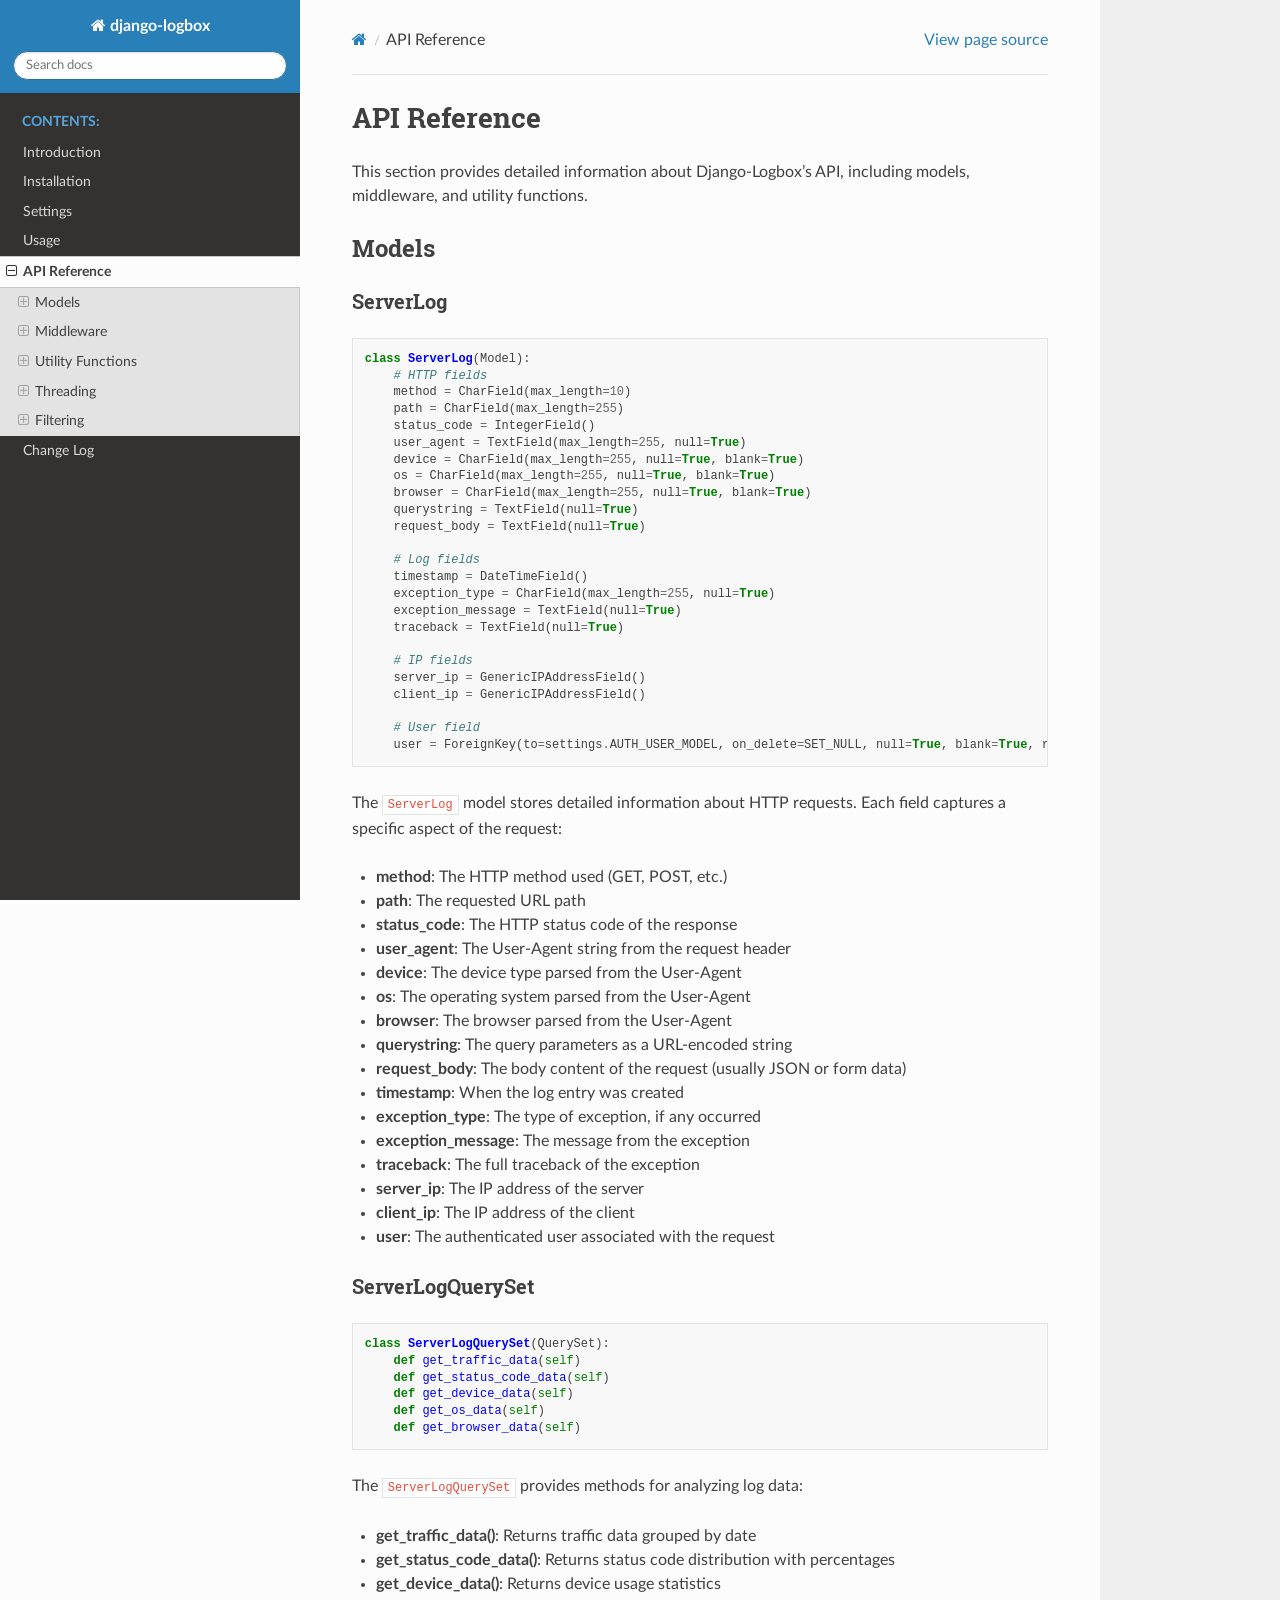
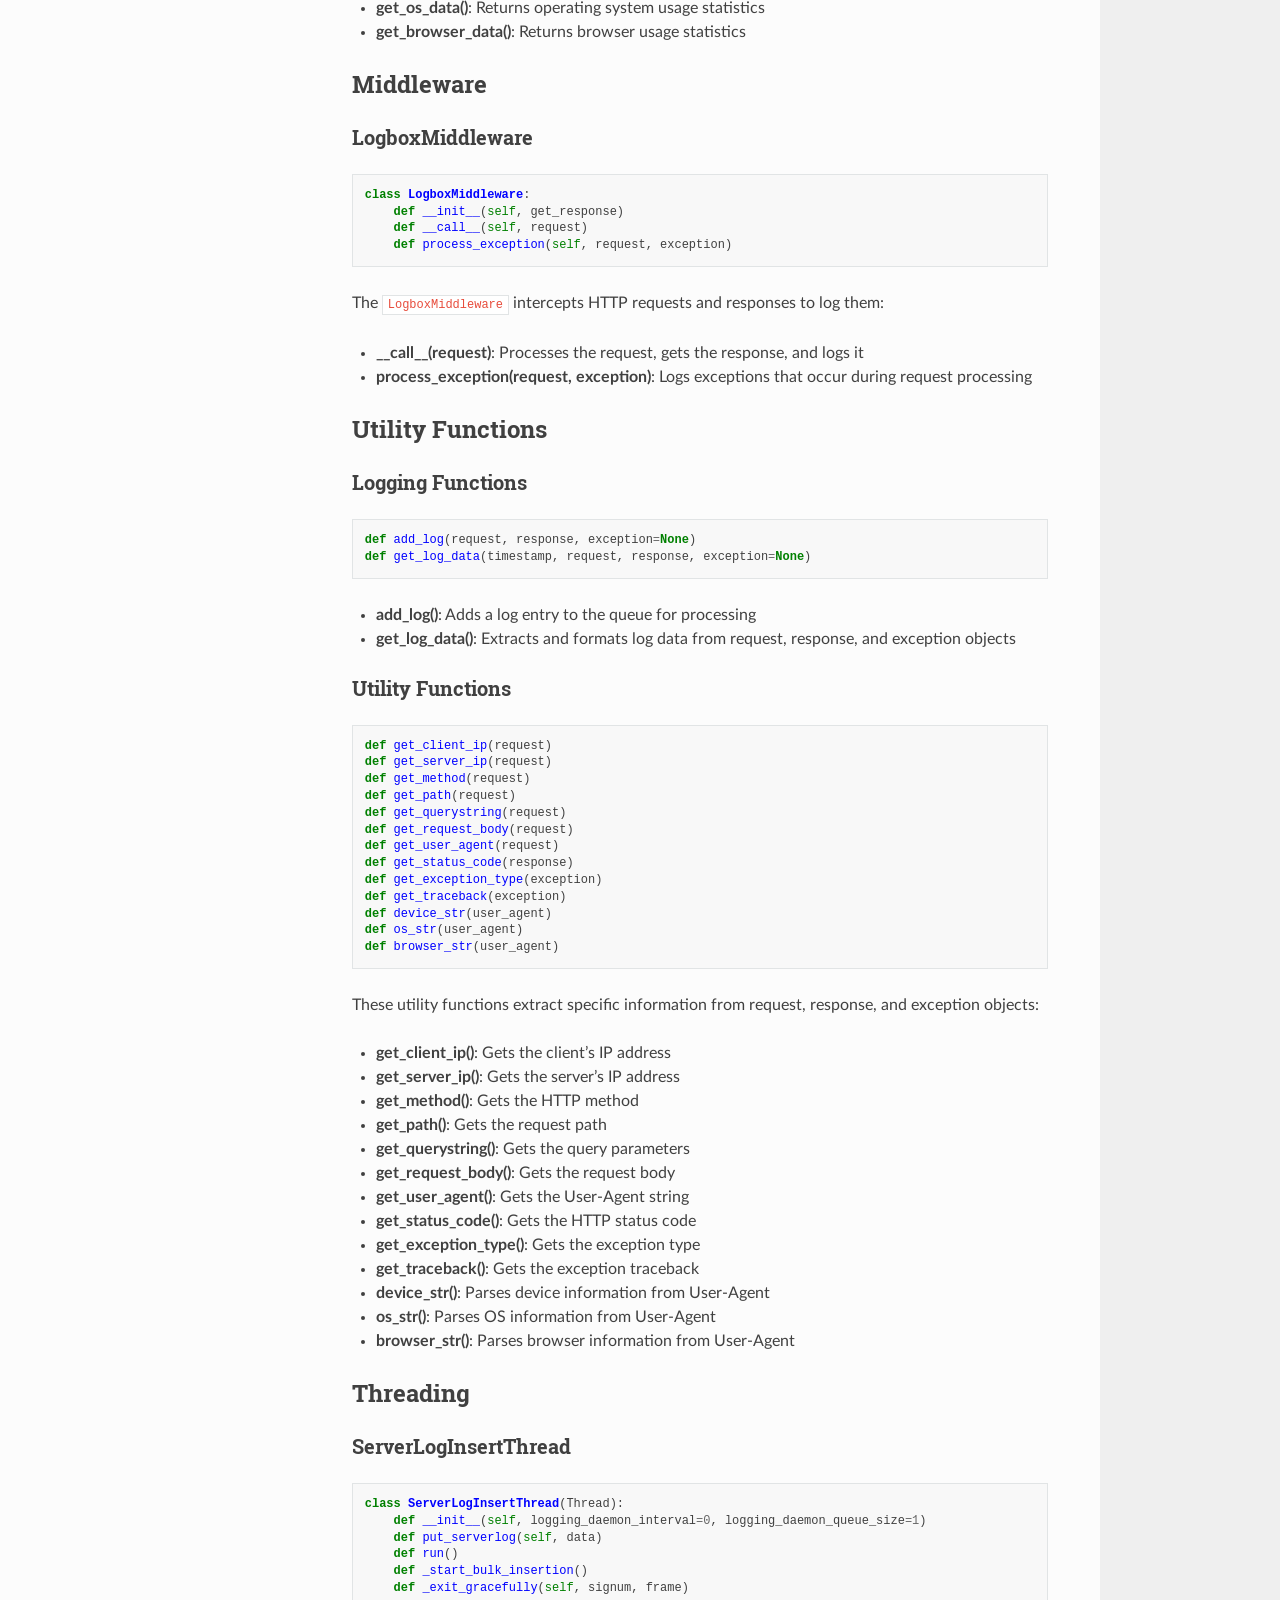
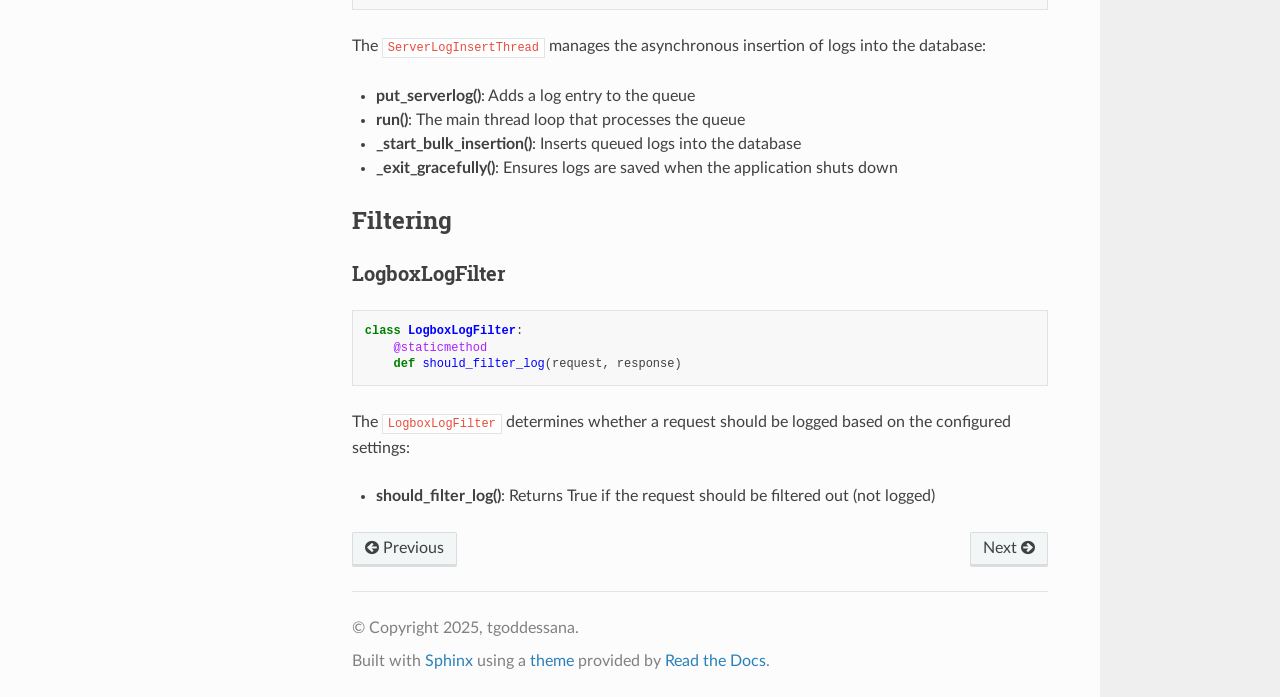
==== commit 52ab6698: "deploy: d945d49d87af1b1e8675d8da786ccc3c5366b2a5" ====
--- a/api.html
+++ b/api.html
@@ -19,6 +19,7 @@
     <script src="_static/js/theme.js"></script>
     <link rel="index" title="Index" href="genindex.html" />
     <link rel="search" title="Search" href="search.html" />
+    <link rel="next" title="Change Log" href="changelog.html" />
     <link rel="prev" title="Usage" href="usage.html" /> 
 </head>
 
@@ -72,6 +73,7 @@
 </li>
 </ul>
 </li>
+<li class="toctree-l1"><a class="reference internal" href="changelog.html">Change Log</a></li>
 </ul>
 
         </div>
@@ -279,6 +281,7 @@
           </div>
           <footer><div class="rst-footer-buttons" role="navigation" aria-label="Footer">
         <a href="usage.html" class="btn btn-neutral float-left" title="Usage" accesskey="p" rel="prev"><span class="fa fa-arrow-circle-left" aria-hidden="true"></span> Previous</a>
+        <a href="changelog.html" class="btn btn-neutral float-right" title="Change Log" accesskey="n" rel="next">Next <span class="fa fa-arrow-circle-right" aria-hidden="true"></span></a>
     </div>
 
   <hr/>
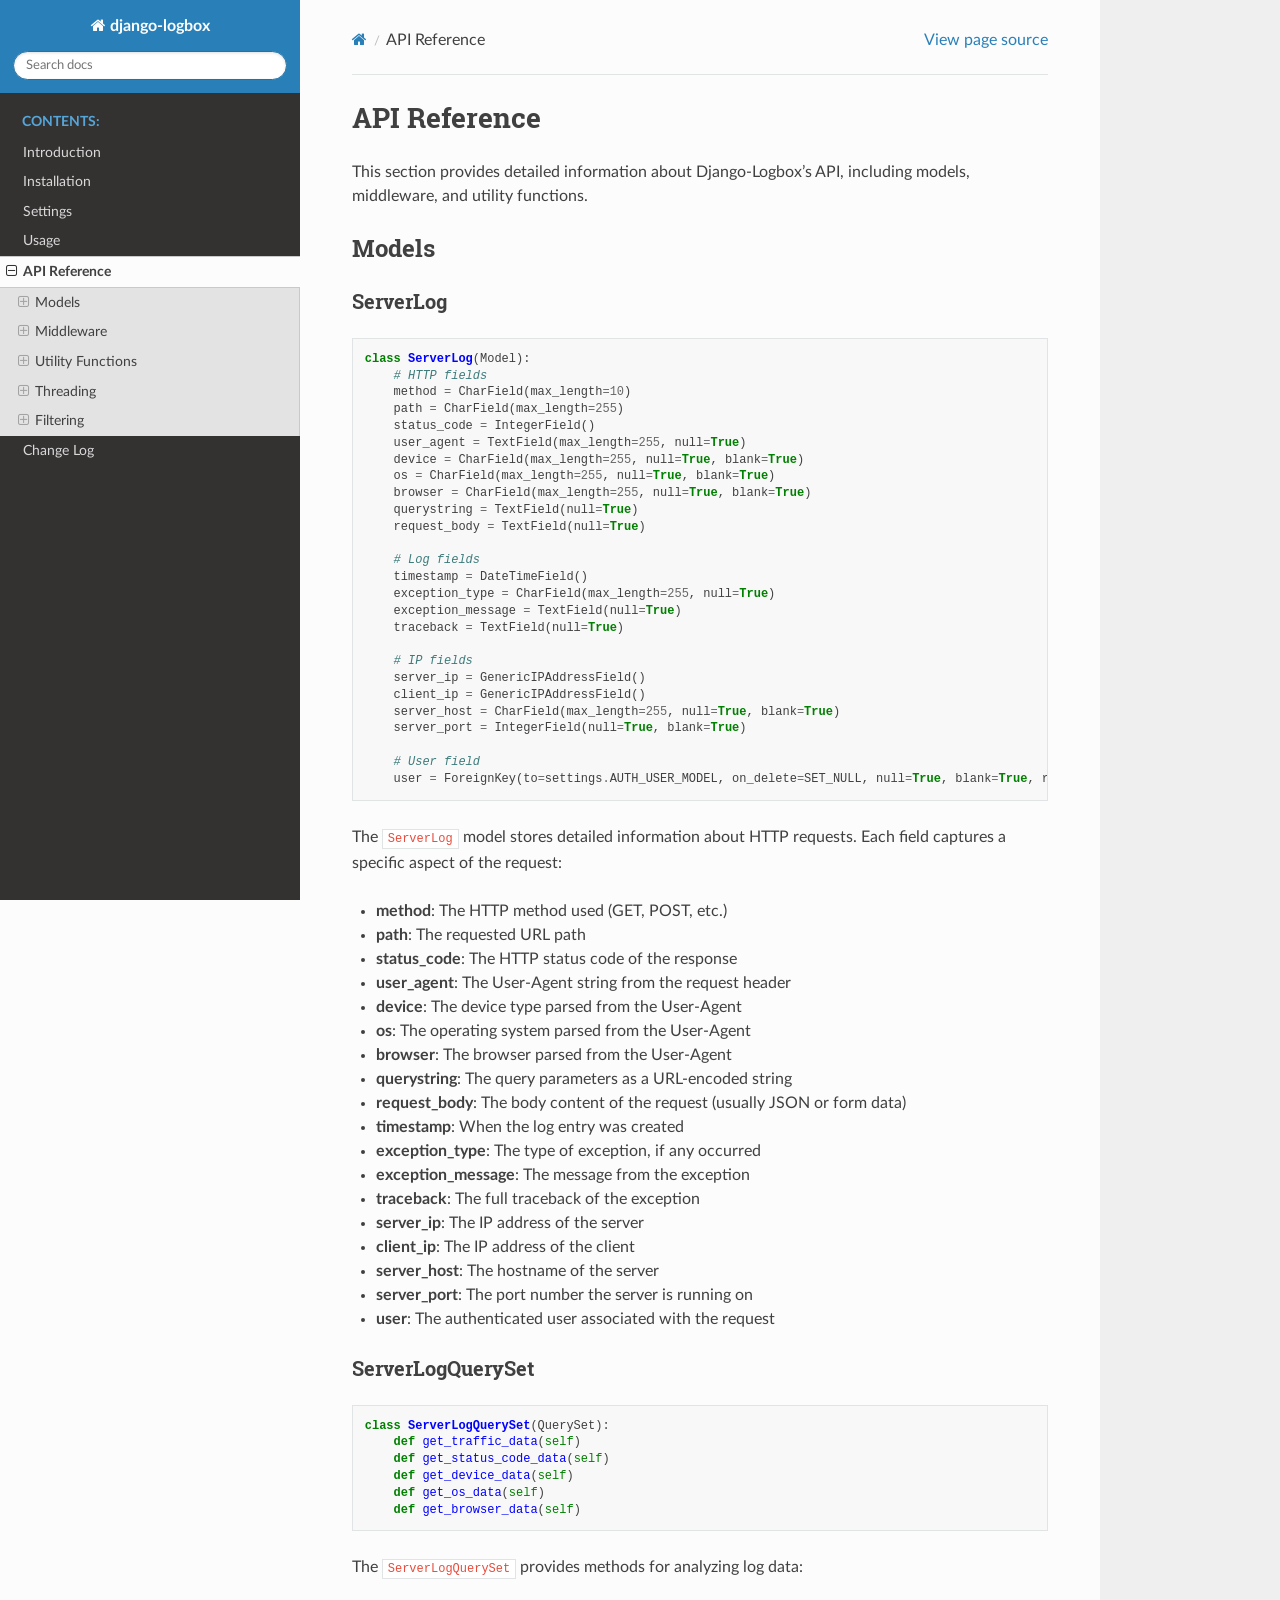
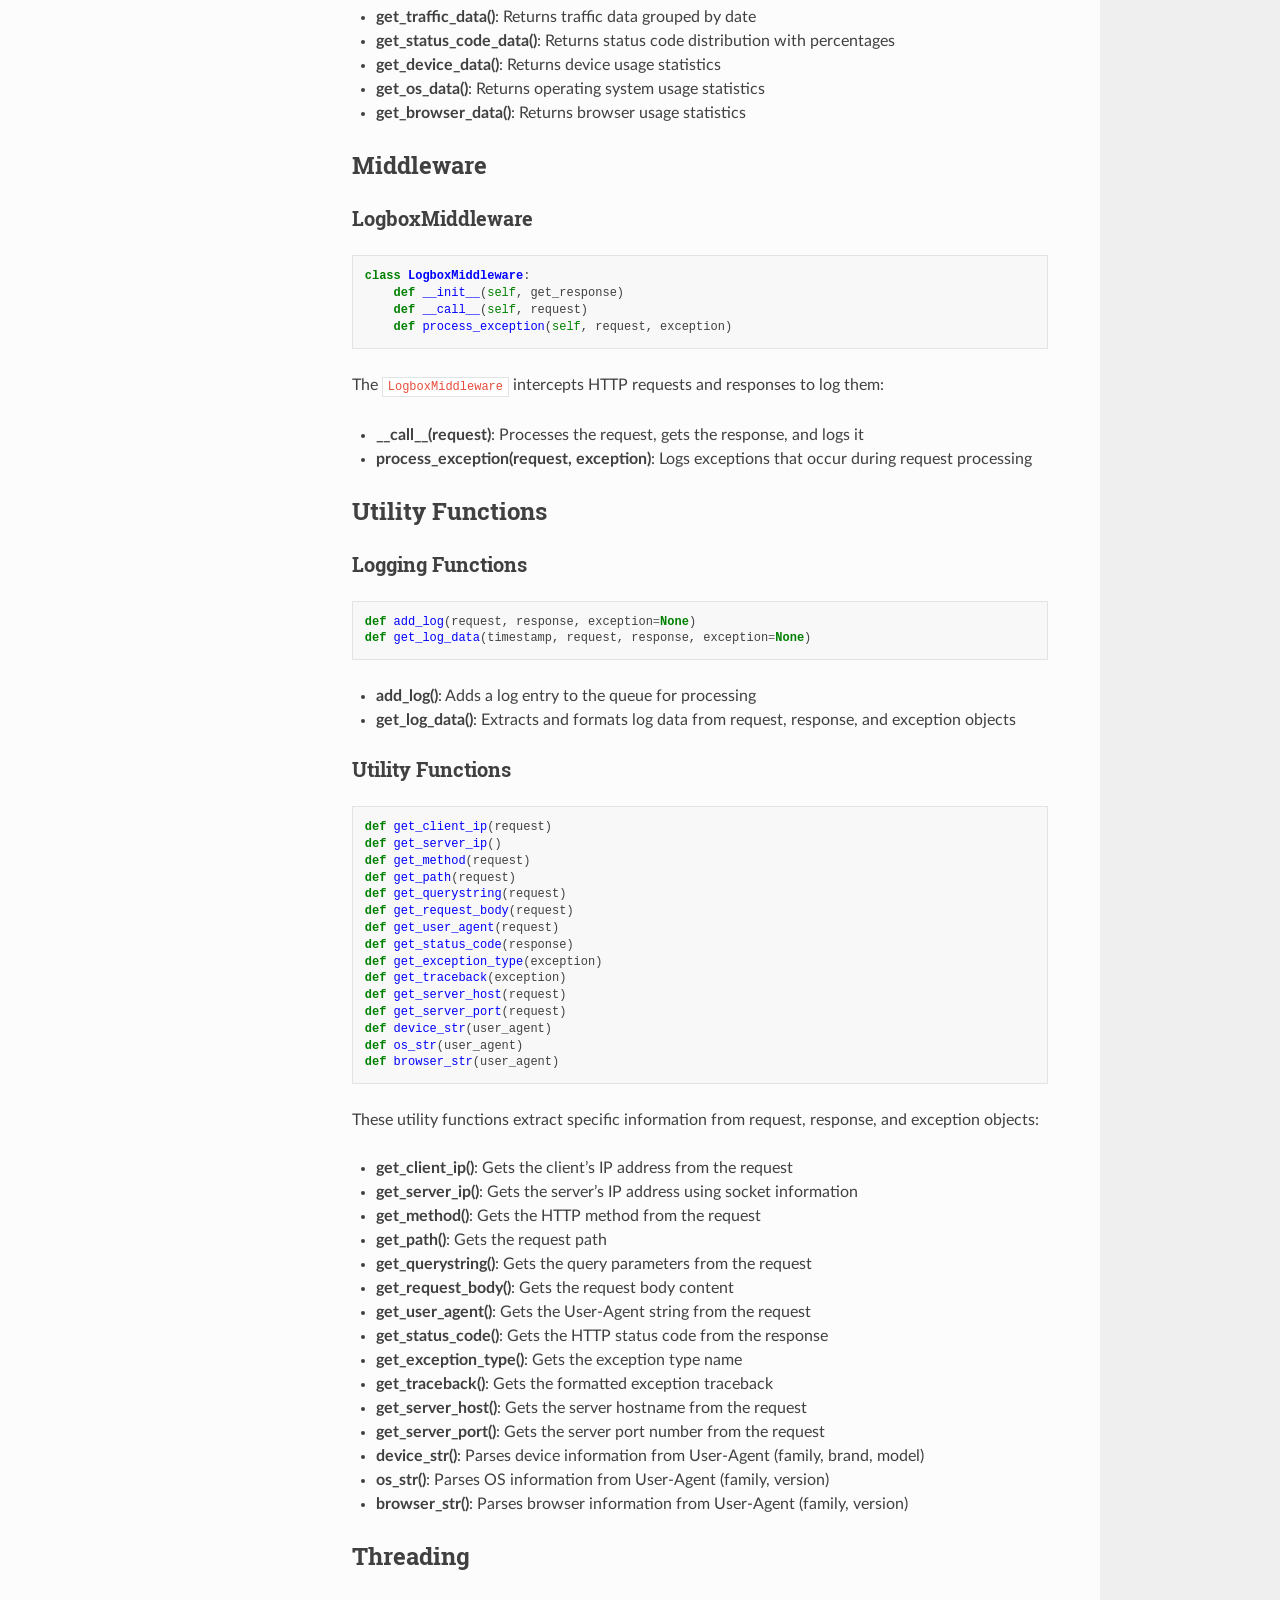
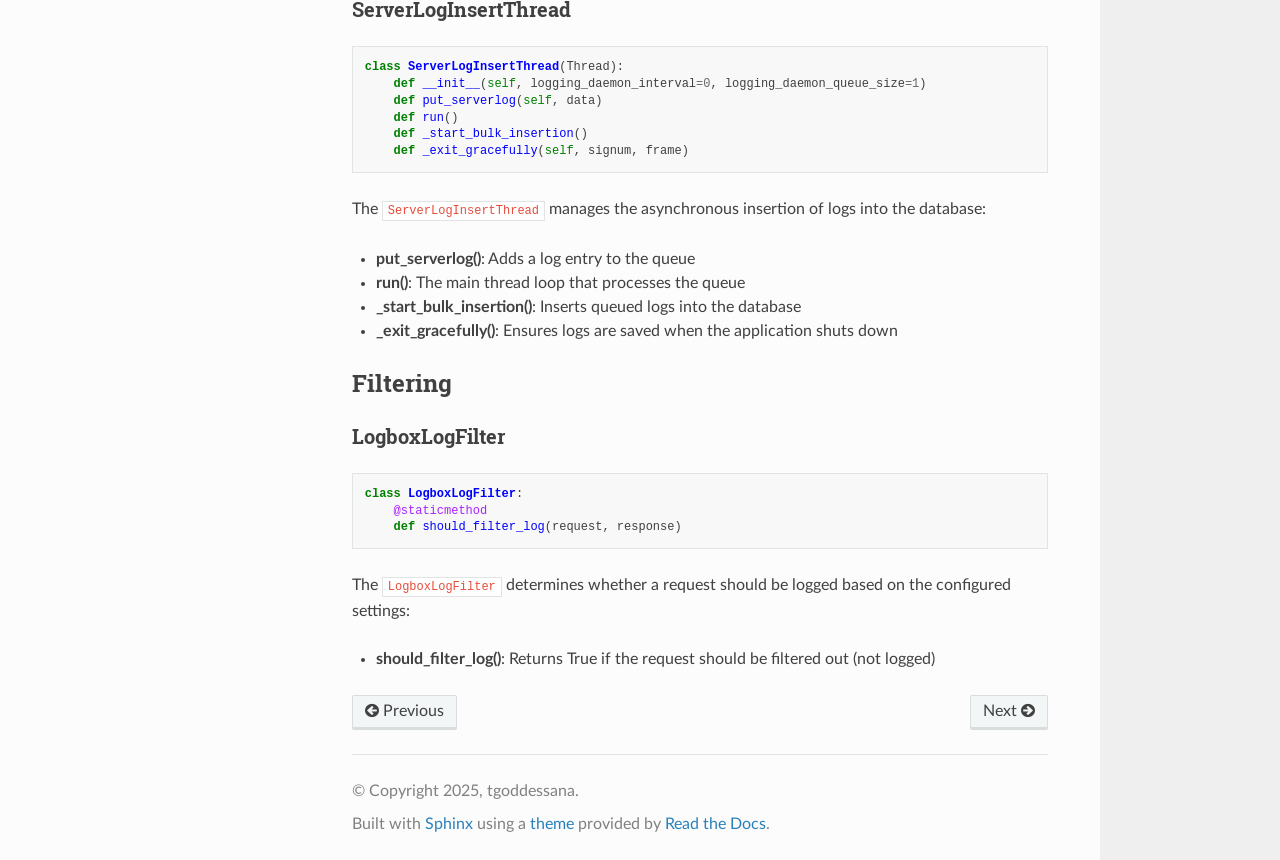
==== commit dbf62e9f: "deploy: 2e04b729e72a938cbfcb9d76d04f4f6f1ac4d658" ====
--- a/api.html
+++ b/api.html
@@ -128,6 +128,8 @@
     <span class="c1"># IP fields</span>
     <span class="n">server_ip</span> <span class="o">=</span> <span class="n">GenericIPAddressField</span><span class="p">()</span>
     <span class="n">client_ip</span> <span class="o">=</span> <span class="n">GenericIPAddressField</span><span class="p">()</span>
+    <span class="n">server_host</span> <span class="o">=</span> <span class="n">CharField</span><span class="p">(</span><span class="n">max_length</span><span class="o">=</span><span class="mi">255</span><span class="p">,</span> <span class="n">null</span><span class="o">=</span><span class="kc">True</span><span class="p">,</span> <span class="n">blank</span><span class="o">=</span><span class="kc">True</span><span class="p">)</span>
+    <span class="n">server_port</span> <span class="o">=</span> <span class="n">IntegerField</span><span class="p">(</span><span class="n">null</span><span class="o">=</span><span class="kc">True</span><span class="p">,</span> <span class="n">blank</span><span class="o">=</span><span class="kc">True</span><span class="p">)</span>
 
     <span class="c1"># User field</span>
     <span class="n">user</span> <span class="o">=</span> <span class="n">ForeignKey</span><span class="p">(</span><span class="n">to</span><span class="o">=</span><span class="n">settings</span><span class="o">.</span><span class="n">AUTH_USER_MODEL</span><span class="p">,</span> <span class="n">on_delete</span><span class="o">=</span><span class="n">SET_NULL</span><span class="p">,</span> <span class="n">null</span><span class="o">=</span><span class="kc">True</span><span class="p">,</span> <span class="n">blank</span><span class="o">=</span><span class="kc">True</span><span class="p">,</span> <span class="n">related_name</span><span class="o">=</span><span class="s2">&quot;server_logs&quot;</span><span class="p">)</span>
@@ -150,6 +152,8 @@
 <li><p><strong>traceback</strong>: The full traceback of the exception</p></li>
 <li><p><strong>server_ip</strong>: The IP address of the server</p></li>
 <li><p><strong>client_ip</strong>: The IP address of the client</p></li>
+<li><p><strong>server_host</strong>: The hostname of the server</p></li>
+<li><p><strong>server_port</strong>: The port number the server is running on</p></li>
 <li><p><strong>user</strong>: The authenticated user associated with the request</p></li>
 </ul>
 </section>
@@ -206,7 +210,7 @@
 <section id="id1">
 <h3>Utility Functions<a class="headerlink" href="#id1" title="Permalink to this heading"></a></h3>
 <div class="highlight-python notranslate"><div class="highlight"><pre><span></span><span class="k">def</span><span class="w"> </span><span class="nf">get_client_ip</span><span class="p">(</span><span class="n">request</span><span class="p">)</span>
-<span class="k">def</span><span class="w"> </span><span class="nf">get_server_ip</span><span class="p">(</span><span class="n">request</span><span class="p">)</span>
+<span class="k">def</span><span class="w"> </span><span class="nf">get_server_ip</span><span class="p">()</span>
 <span class="k">def</span><span class="w"> </span><span class="nf">get_method</span><span class="p">(</span><span class="n">request</span><span class="p">)</span>
 <span class="k">def</span><span class="w"> </span><span class="nf">get_path</span><span class="p">(</span><span class="n">request</span><span class="p">)</span>
 <span class="k">def</span><span class="w"> </span><span class="nf">get_querystring</span><span class="p">(</span><span class="n">request</span><span class="p">)</span>
@@ -215,6 +219,8 @@
 <span class="k">def</span><span class="w"> </span><span class="nf">get_status_code</span><span class="p">(</span><span class="n">response</span><span class="p">)</span>
 <span class="k">def</span><span class="w"> </span><span class="nf">get_exception_type</span><span class="p">(</span><span class="n">exception</span><span class="p">)</span>
 <span class="k">def</span><span class="w"> </span><span class="nf">get_traceback</span><span class="p">(</span><span class="n">exception</span><span class="p">)</span>
+<span class="k">def</span><span class="w"> </span><span class="nf">get_server_host</span><span class="p">(</span><span class="n">request</span><span class="p">)</span>
+<span class="k">def</span><span class="w"> </span><span class="nf">get_server_port</span><span class="p">(</span><span class="n">request</span><span class="p">)</span>
 <span class="k">def</span><span class="w"> </span><span class="nf">device_str</span><span class="p">(</span><span class="n">user_agent</span><span class="p">)</span>
 <span class="k">def</span><span class="w"> </span><span class="nf">os_str</span><span class="p">(</span><span class="n">user_agent</span><span class="p">)</span>
 <span class="k">def</span><span class="w"> </span><span class="nf">browser_str</span><span class="p">(</span><span class="n">user_agent</span><span class="p">)</span>
@@ -222,19 +228,21 @@
 </div>
 <p>These utility functions extract specific information from request, response, and exception objects:</p>
 <ul class="simple">
-<li><p><strong>get_client_ip()</strong>: Gets the client’s IP address</p></li>
-<li><p><strong>get_server_ip()</strong>: Gets the server’s IP address</p></li>
-<li><p><strong>get_method()</strong>: Gets the HTTP method</p></li>
+<li><p><strong>get_client_ip()</strong>: Gets the client’s IP address from the request</p></li>
+<li><p><strong>get_server_ip()</strong>: Gets the server’s IP address using socket information</p></li>
+<li><p><strong>get_method()</strong>: Gets the HTTP method from the request</p></li>
 <li><p><strong>get_path()</strong>: Gets the request path</p></li>
-<li><p><strong>get_querystring()</strong>: Gets the query parameters</p></li>
-<li><p><strong>get_request_body()</strong>: Gets the request body</p></li>
-<li><p><strong>get_user_agent()</strong>: Gets the User-Agent string</p></li>
-<li><p><strong>get_status_code()</strong>: Gets the HTTP status code</p></li>
-<li><p><strong>get_exception_type()</strong>: Gets the exception type</p></li>
-<li><p><strong>get_traceback()</strong>: Gets the exception traceback</p></li>
-<li><p><strong>device_str()</strong>: Parses device information from User-Agent</p></li>
-<li><p><strong>os_str()</strong>: Parses OS information from User-Agent</p></li>
-<li><p><strong>browser_str()</strong>: Parses browser information from User-Agent</p></li>
+<li><p><strong>get_querystring()</strong>: Gets the query parameters from the request</p></li>
+<li><p><strong>get_request_body()</strong>: Gets the request body content</p></li>
+<li><p><strong>get_user_agent()</strong>: Gets the User-Agent string from the request</p></li>
+<li><p><strong>get_status_code()</strong>: Gets the HTTP status code from the response</p></li>
+<li><p><strong>get_exception_type()</strong>: Gets the exception type name</p></li>
+<li><p><strong>get_traceback()</strong>: Gets the formatted exception traceback</p></li>
+<li><p><strong>get_server_host()</strong>: Gets the server hostname from the request</p></li>
+<li><p><strong>get_server_port()</strong>: Gets the server port number from the request</p></li>
+<li><p><strong>device_str()</strong>: Parses device information from User-Agent (family, brand, model)</p></li>
+<li><p><strong>os_str()</strong>: Parses OS information from User-Agent (family, version)</p></li>
+<li><p><strong>browser_str()</strong>: Parses browser information from User-Agent (family, version)</p></li>
 </ul>
 </section>
 </section>
